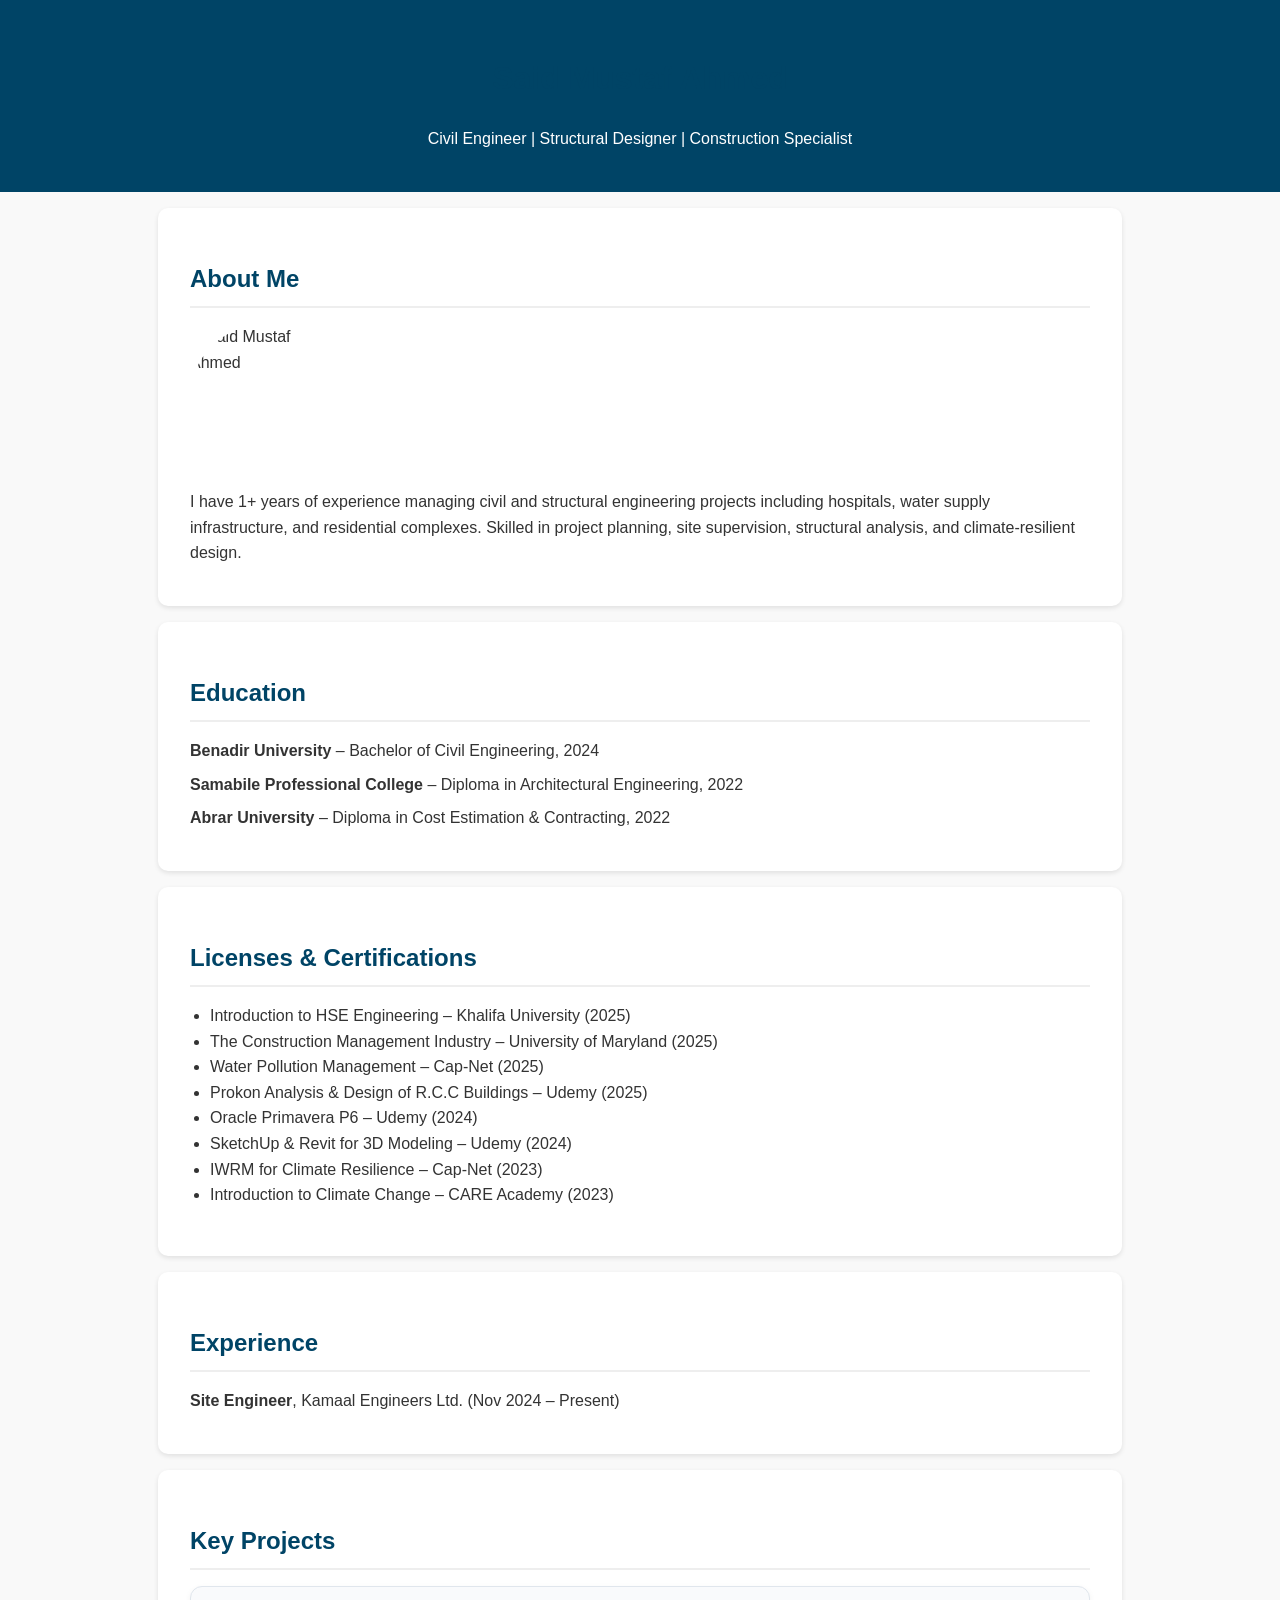
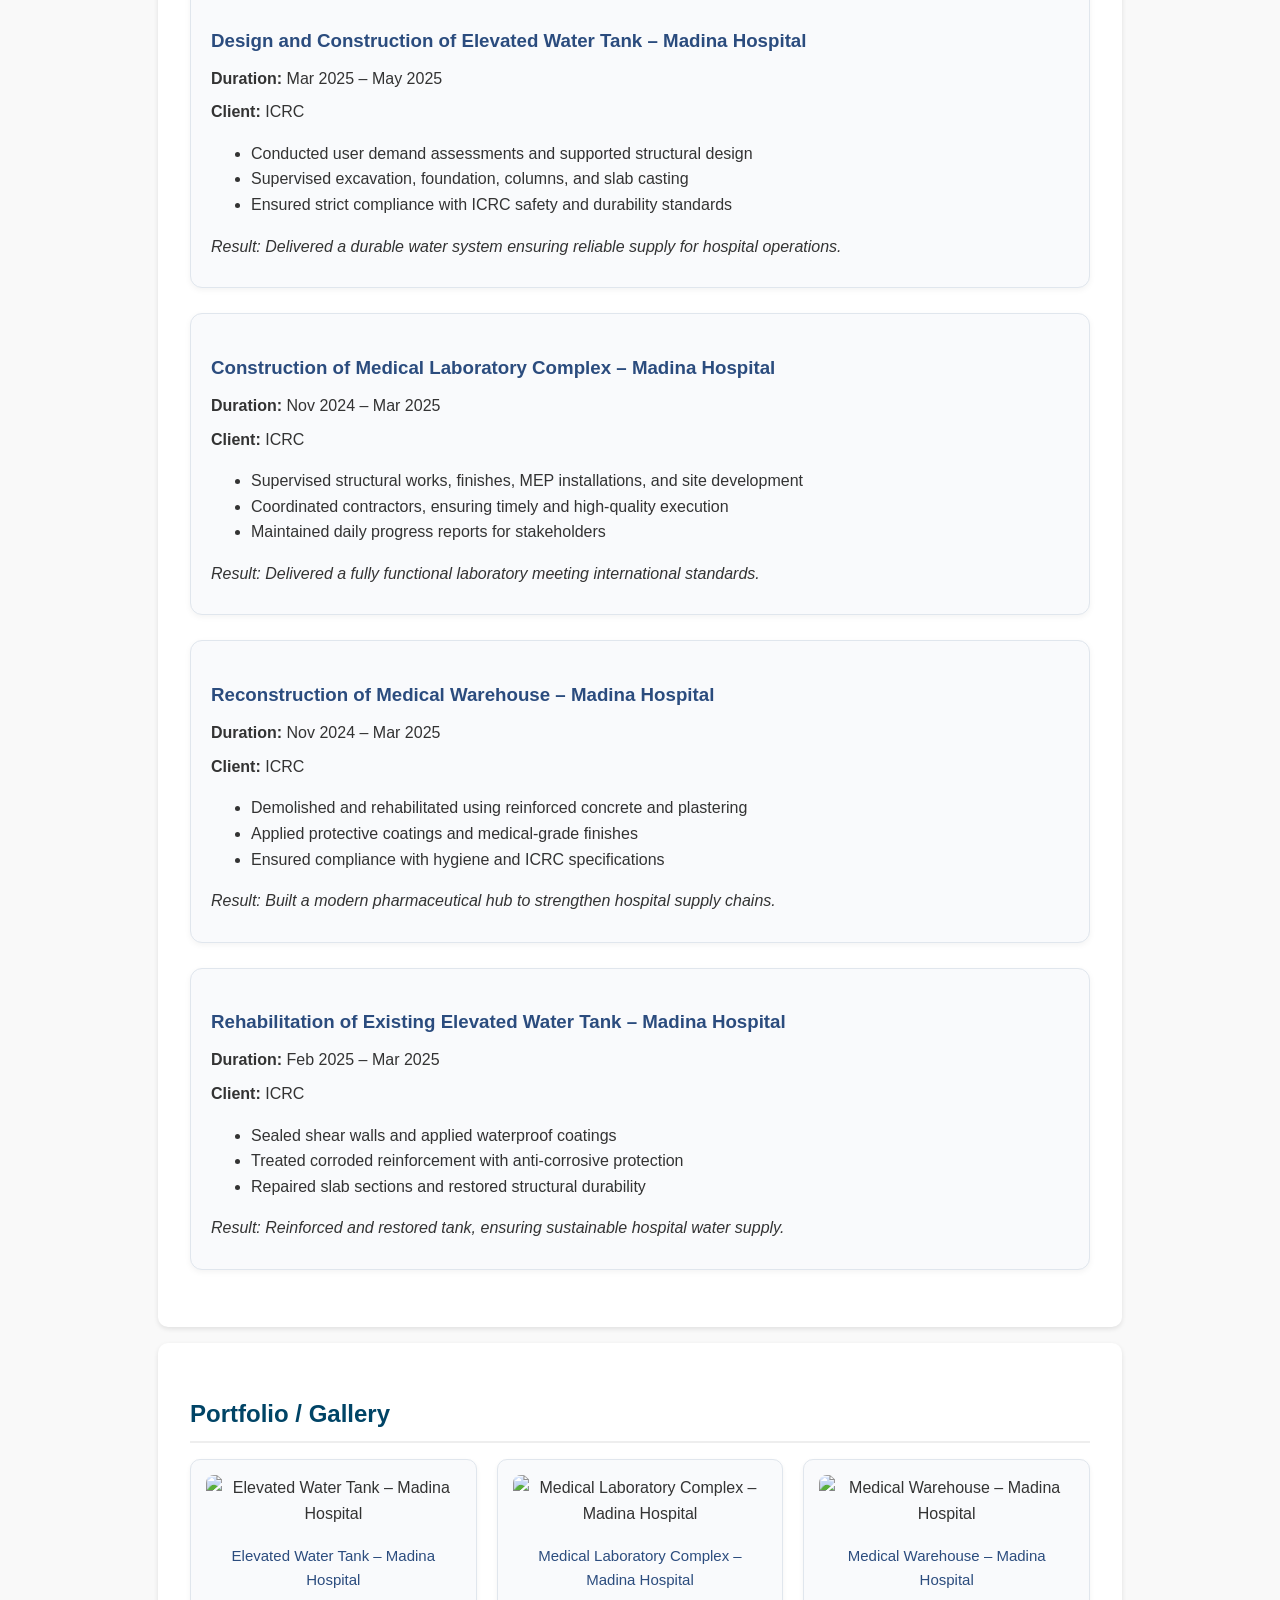
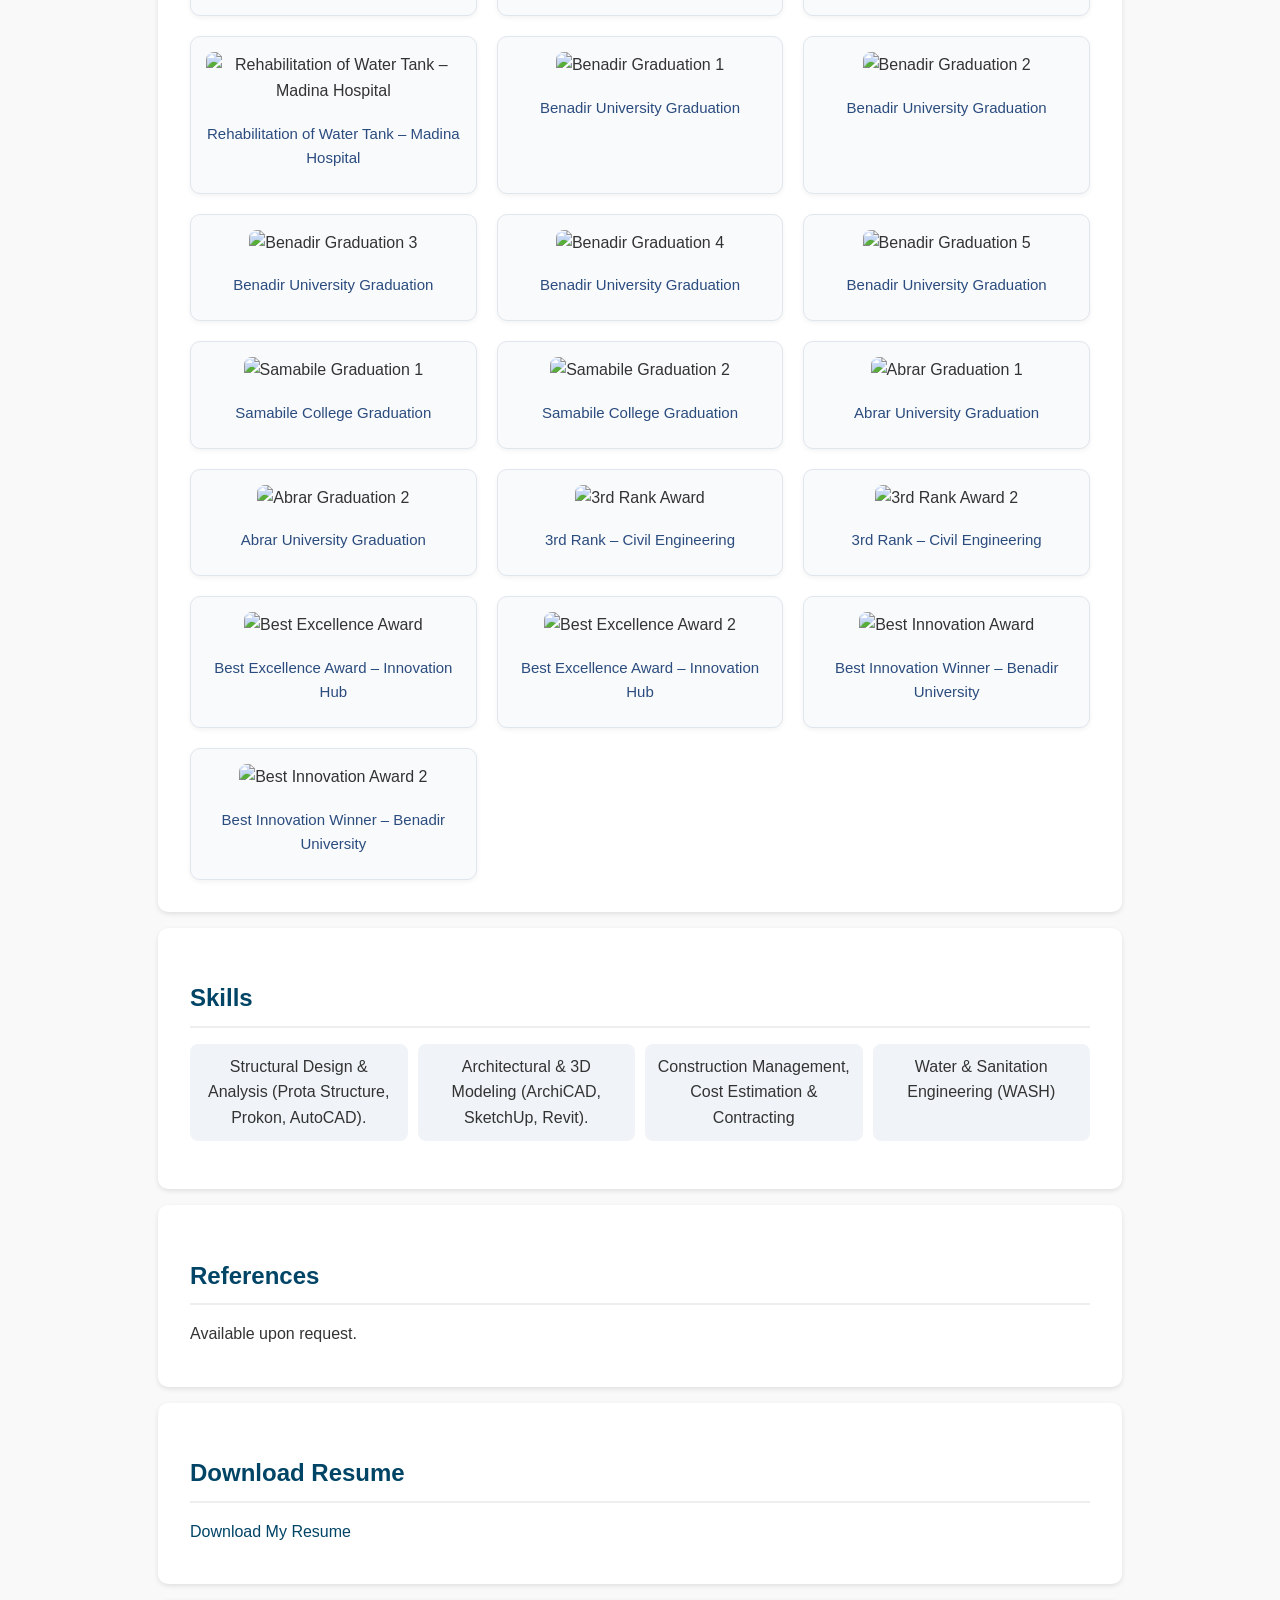
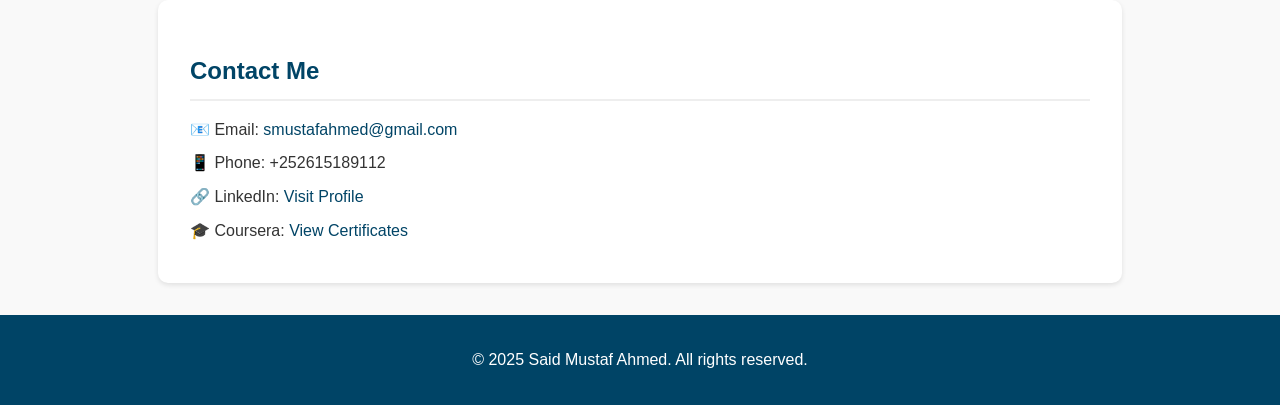
==== index.html @ cac0deac "Fix name and add images Updated index.html to include full name and uploaded all portfolio/gallery i" ====
<!DOCTYPE html>
<html lang="en">
<head>
  <meta charset="UTF-8">
  <meta name="viewport" content="width=device-width, initial-scale=1.0">
  <title>Said Mustaf Ahmed | Civil Engineer Portfolio</title>
  <style>
    body {
      font-family: Arial, sans-serif;
      margin: 0;
      padding: 0;
      line-height: 1.6;
      background-color: #f9f9f9;
      color: #333;
    }
    header {
      background: #004466;
      color: #fff;
      padding: 2rem;
      text-align: center;
    }
    section {
      padding: 2rem;
      margin: 1rem auto;
      max-width: 900px;
      background: #fff;
      border-radius: 10px;
      box-shadow: 0 2px 5px rgba(0,0,0,0.1);
    }
    h1, h2 {
      color: #004466;
    }
    h2 {
      border-bottom: 2px solid #eee;
      padding-bottom: 0.5rem;
      margin-bottom: 1rem;
    }
    h3 {
      color: #2b4c7e;
      margin-bottom: 10px;
    }
    p {
      margin: 0.5rem 0;
    }
    ul {
      padding-left: 20px;
    }
    footer {
      text-align: center;
      padding: 1.5rem;
      background: #004466;
      color: #fff;
      margin-top: 2rem;
    }
    a {
      color: #004466;
      text-decoration: none;
    }
    a:hover {
      text-decoration: underline;
    }

    /* Portfolio Gallery */
    .gallery {
      display: grid;
      grid-template-columns: repeat(auto-fit, minmax(250px, 1fr));
      gap: 20px;
    }
    .project-item {
      text-align: center;
      background: #f9fafc;
      border: 1px solid #e0e6ed;
      border-radius: 10px;
      padding: 15px;
      box-shadow: 0 2px 5px rgba(0,0,0,0.05);
      transition: transform 0.2s ease-in-out;
    }
    .project-item:hover {
      transform: scale(1.02);
    }
    .project-item img {
      width: 100%;
      height: 180px;
      object-fit: cover;
      border-radius: 8px;
      margin-bottom: 10px;
    }
    .project-item p {
      font-size: 15px;
      color: #2b4c7e;
      font-weight: 500;
    }
    /* Projects list */
    .project {
      background: #f9fafc;
      border: 1px solid #e0e6ed;
      border-radius: 12px;
      padding: 20px;
      margin-bottom: 25px;
      box-shadow: 0 2px 6px rgba(0,0,0,0.05);
    }
    .project ul {
      list-style: disc;
      margin-left: 20px;
    }
    /* Profile picture */
    .profile img {
      width: 150px;
      height: 150px;
      border-radius: 50%;
      display: block;
      margin: auto 0 15px;
    }
    /* Skills */
    #skills ul {
      list-style: none;
      padding: 0;
      display: grid;
      grid-template-columns: repeat(auto-fit, minmax(200px, 1fr));
      gap: 10px;
    }
    #skills li {
      background: #f0f4f8;
      padding: 10px;
      border-radius: 8px;
      text-align: center;
    }
  </style>
</head>
<body>

<header>
  <h1>Said Mustaf Ahmed</h1>
  <p>Civil Engineer | Structural Designer | Construction Specialist</p>
</header>

<!-- About Me -->
<section id="about">
  <h2>About Me</h2>
  <div class="profile">
    <img src="images/profile.jpg" alt="Said Mustaf Ahmed">
  </div>
  <p>
    I have 1+ years of experience managing civil and structural engineering projects including hospitals, water supply infrastructure, and residential complexes. 
    Skilled in project planning, site supervision, structural analysis, and climate-resilient design.
  </p>
</section>

<!-- Education -->
<section id="education">
  <h2>Education</h2>
  <p><strong>Benadir University</strong> – Bachelor of Civil Engineering, 2024</p>
  <p><strong>Samabile Professional College</strong> – Diploma in Architectural Engineering, 2022</p>
  <p><strong>Abrar University</strong> – Diploma in Cost Estimation & Contracting, 2022</p>
</section>

<!-- Certifications -->
<section id="certifications">
  <h2>Licenses & Certifications</h2>
  <ul>
    <li>Introduction to HSE Engineering – Khalifa University (2025)</li>
    <li>The Construction Management Industry – University of Maryland (2025)</li>
    <li>Water Pollution Management – Cap-Net (2025)</li>
    <li>Prokon Analysis & Design of R.C.C Buildings – Udemy (2025)</li>
    <li>Oracle Primavera P6 – Udemy (2024)</li>
    <li>SketchUp & Revit for 3D Modeling – Udemy (2024)</li>
    <li>IWRM for Climate Resilience – Cap-Net (2023)</li>
    <li>Introduction to Climate Change – CARE Academy (2023)</li>
  </ul>
</section>

<!-- Experience -->
<section id="experience">
  <h2>Experience</h2>
  <p><strong>Site Engineer</strong>, Kamaal Engineers Ltd. (Nov 2024 – Present)</p>
</section>

<!-- Key Projects -->
<section id="projects">
  <h2>Key Projects</h2>
  
  <div class="project">
    <h3>Design and Construction of Elevated Water Tank – Madina Hospital</h3>
    <p><strong>Duration:</strong> Mar 2025 – May 2025</p>
    <p><strong>Client:</strong> ICRC</p>
    <ul>
      <li>Conducted user demand assessments and supported structural design</li>
      <li>Supervised excavation, foundation, columns, and slab casting</li>
      <li>Ensured strict compliance with ICRC safety and durability standards</li>
    </ul>
    <p><em>Result: Delivered a durable water system ensuring reliable supply for hospital operations.</em></p>
  </div>

  <div class="project">
    <h3>Construction of Medical Laboratory Complex – Madina Hospital</h3>
    <p><strong>Duration:</strong> Nov 2024 – Mar 2025</p>
    <p><strong>Client:</strong> ICRC</p>
    <ul>
      <li>Supervised structural works, finishes, MEP installations, and site development</li>
      <li>Coordinated contractors, ensuring timely and high-quality execution</li>
      <li>Maintained daily progress reports for stakeholders</li>
    </ul>
    <p><em>Result: Delivered a fully functional laboratory meeting international standards.</em></p>
  </div>

  <div class="project">
    <h3>Reconstruction of Medical Warehouse – Madina Hospital</h3>
    <p><strong>Duration:</strong> Nov 2024 – Mar 2025</p>
    <p><strong>Client:</strong> ICRC</p>
    <ul>
      <li>Demolished and rehabilitated using reinforced concrete and plastering</li>
      <li>Applied protective coatings and medical-grade finishes</li>
      <li>Ensured compliance with hygiene and ICRC specifications</li>
    </ul>
    <p><em>Result: Built a modern pharmaceutical hub to strengthen hospital supply chains.</em></p>
  </div>

  <div class="project">
    <h3>Rehabilitation of Existing Elevated Water Tank – Madina Hospital</h3>
    <p><strong>Duration:</strong> Feb 2025 – Mar 2025</p>
    <p><strong>Client:</strong> ICRC</p>
    <ul>
      <li>Sealed shear walls and applied waterproof coatings</li>
      <li>Treated corroded reinforcement with anti-corrosive protection</li>
      <li>Repaired slab sections and restored structural durability</li>
    </ul>
    <p><em>Result: Reinforced and restored tank, ensuring sustainable hospital water supply.</em></p>
  </div>
</section>

<!-- Portfolio / Gallery -->
<section id="portfolio">
  <h2>Portfolio / Gallery</h2>
  <div class="gallery">
    <!-- Projects images -->
    <div class="project-item">
      <img src="images/water-tank.jpg" alt="Elevated Water Tank – Madina Hospital">
      <p>Elevated Water Tank – Madina Hospital</p>
    </div>
    <div class="project-item">
      <img src="images/medical-lab.jpg" alt="Medical Laboratory Complex – Madina Hospital">
      <p>Medical Laboratory Complex – Madina Hospital</p>
    </div>
    <div class="project-item">
      <img src="images/warehouse.jpg" alt="Medical Warehouse – Madina Hospital">
      <p>Medical Warehouse – Madina Hospital</p>
    </div>
    <div class="project-item">
      <img src="images/water-tank-rehab.jpg" alt="Rehabilitation of Water Tank – Madina Hospital">
      <p>Rehabilitation of Water Tank – Madina Hospital</p>
    </div>

    <!-- Education images -->
    <div class="project-item">
      <img src="images/benadir1.jpg" alt="Benadir Graduation 1">
      <p>Benadir University Graduation</p>
    </div>
    <div class="project-item">
      <img src="images/benadir2.jpg" alt="Benadir Graduation 2">
      <p>Benadir University Graduation</p>
    </div>
    <div class="project-item">
      <img src="images/benadir3.jpg" alt="Benadir Graduation 3">
      <p>Benadir University Graduation</p>
    </div>
    <div class="project-item">
      <img src="images/benadir4.jpg" alt="Benadir Graduation 4">
      <p>Benadir University Graduation</p>
    </div>
    <div class="project-item">
      <img src="images/benadir5.jpg" alt="Benadir Graduation 5">
      <p>Benadir University Graduation</p>
    </div>
    <div class="project-item">
      <img src="images/samabile1.jpg" alt="Samabile Graduation 1">
      <p>Samabile College Graduation</p>
    </div>
    <div class="project-item">
      <img src="images/samabile2.jpg" alt="Samabile Graduation 2">
      <p>Samabile College Graduation</p>
    </div>
    <div class="project-item">
      <img src="images/abrar1.jpg" alt="Abrar Graduation 1">
      <p>Abrar University Graduation</p>
    </div>
    <div class="project-item">
      <img src="images/abrar2.jpg" alt="Abrar Graduation 2">
      <p>Abrar University Graduation</p>
    </div>

    <!-- Awards -->
    <div class="project-item">
      <img src="images/award1a.jpg" alt="3rd Rank Award">
      <p>3rd Rank – Civil Engineering</p>
    </div>
    <div class="project-item">
      <img src="images/award1b.jpg" alt="3rd Rank Award 2">
      <p>3rd Rank – Civil Engineering</p>
    </div>
    <div class="project-item">
      <img src="images/award2a.jpg" alt="Best Excellence Award">
      <p>Best Excellence Award – Innovation Hub</p>
    </div>
    <div class="project-item">
      <img src="images/award2b.jpg" alt="Best Excellence Award 2">
      <p>Best Excellence Award – Innovation Hub</p>
    </div>
    <div class="project-item">
      <img src="images/award3a.jpg" alt="Best Innovation Award">
      <p>Best Innovation Winner – Benadir University</p>
    </div>
    <div class="project-item">
      <img src="images/award3b.jpg" alt="Best Innovation Award 2">
      <p>Best Innovation Winner – Benadir University</p>
    </div>
  </div>
</section>

<!-- Skills -->
<section id="skills">
  <h2>Skills</h2>
  <ul>
    <li>Structural Design & Analysis (Prota Structure, Prokon, AutoCAD).</li>
    <li>Architectural & 3D Modeling (ArchiCAD, SketchUp, Revit).</li>
    <li>Construction Management, Cost Estimation & Contracting</li>
    <li>Water & Sanitation Engineering (WASH)</li>
  </ul>
</section>

<!-- References -->
<section id="references">
  <h2>References</h2>
  <p>Available upon request.</p>
</section>

<!-- Resume -->
<section id="resume">
  <h2>Download Resume</h2>
  <p><a href="SaidMustafAhmed_Resume.pdf" target="_blank">Download My Resume</a></p>
</section>

<!-- Contact -->
<section id="contact">
  <h2>Contact Me</h2>
  <p>📧 Email: <a href="mailto:smustafahmed@gmail.com">smustafahmed@gmail.com</a></p>
  <p>📱 Phone: +252615189112</p>
  <p>🔗 LinkedIn: <a href="https://www.linkedin.com/in/said-mustaf-ahmed-91b057261" target="_blank">Visit Profile</a></p>
  <p>🎓 Coursera: <a href="https://www.coursera.org/user/694917381c6d16af2bbca8b3efa19165" target="_blank">View Certificates</a></p>
</section>

<footer>
  <p>© 2025 Said Mustaf Ahmed. All rights reserved.</p>
</footer>

</body>
</html>
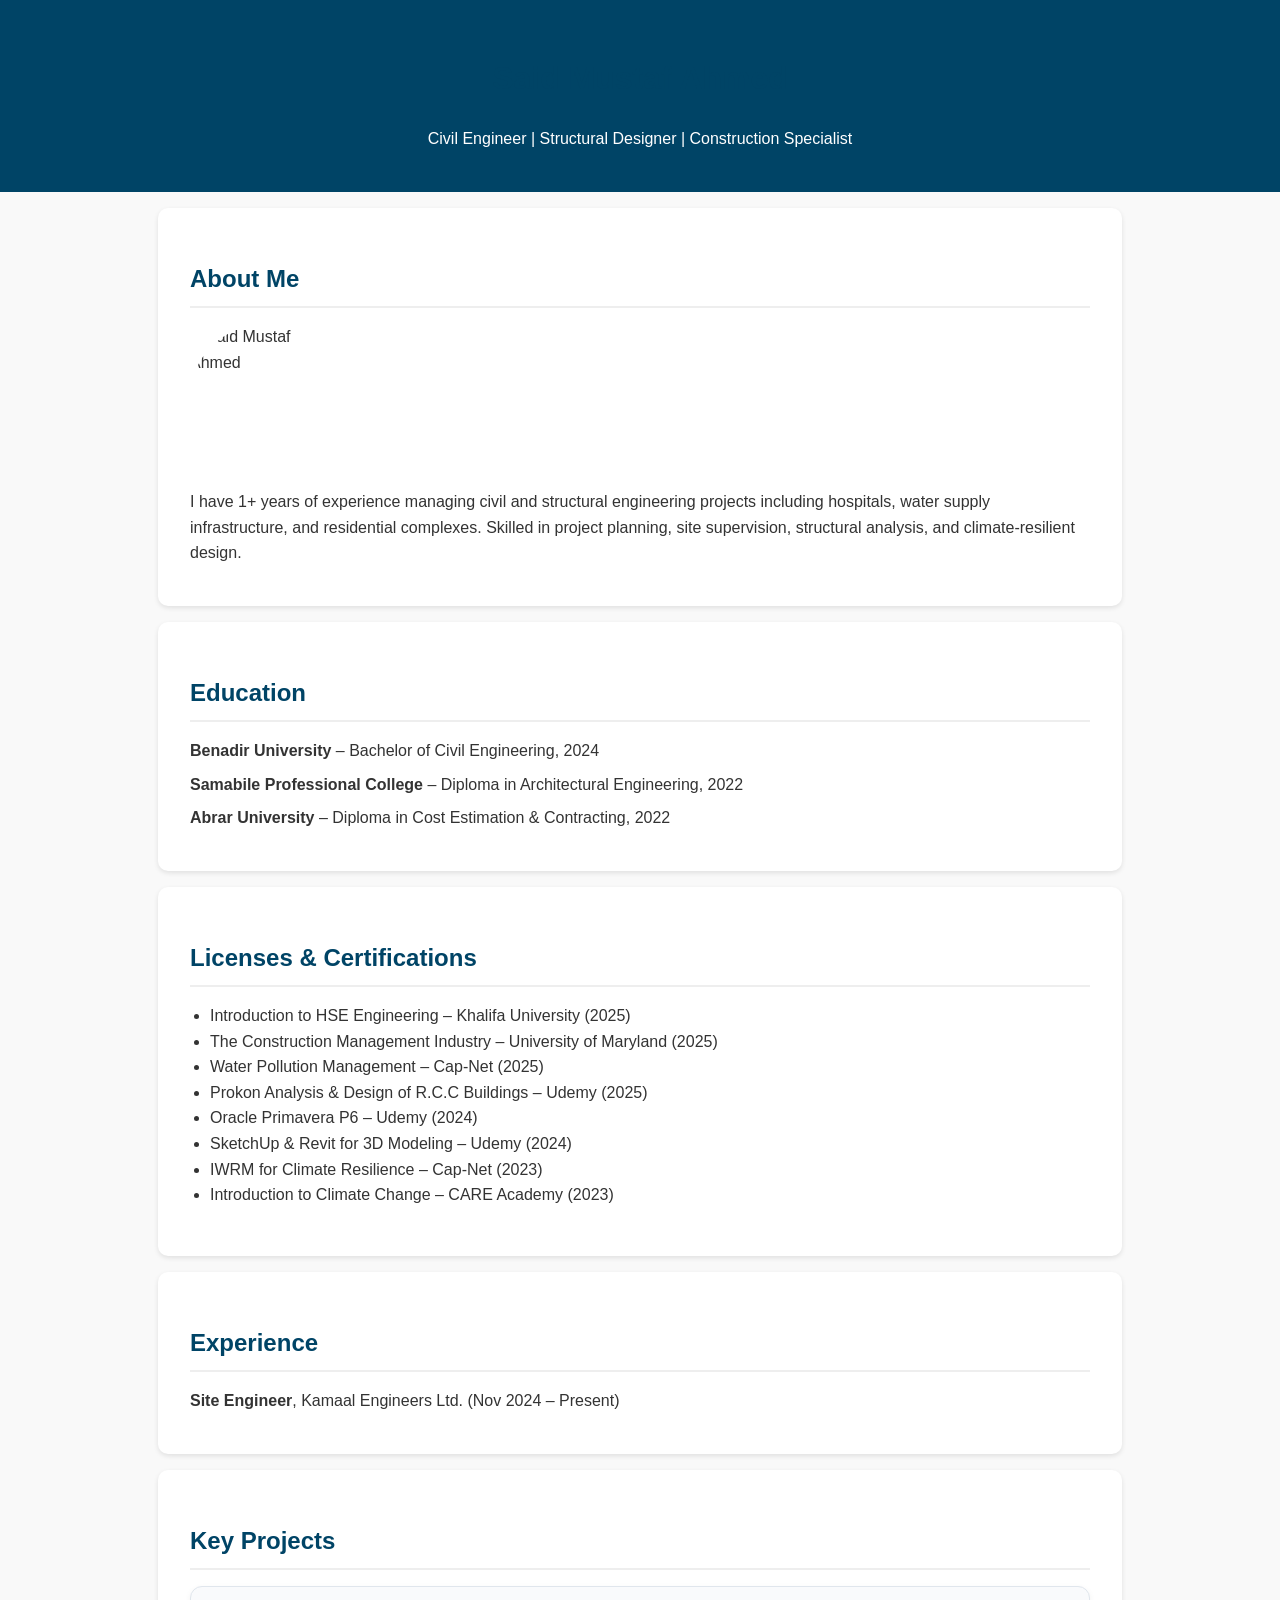
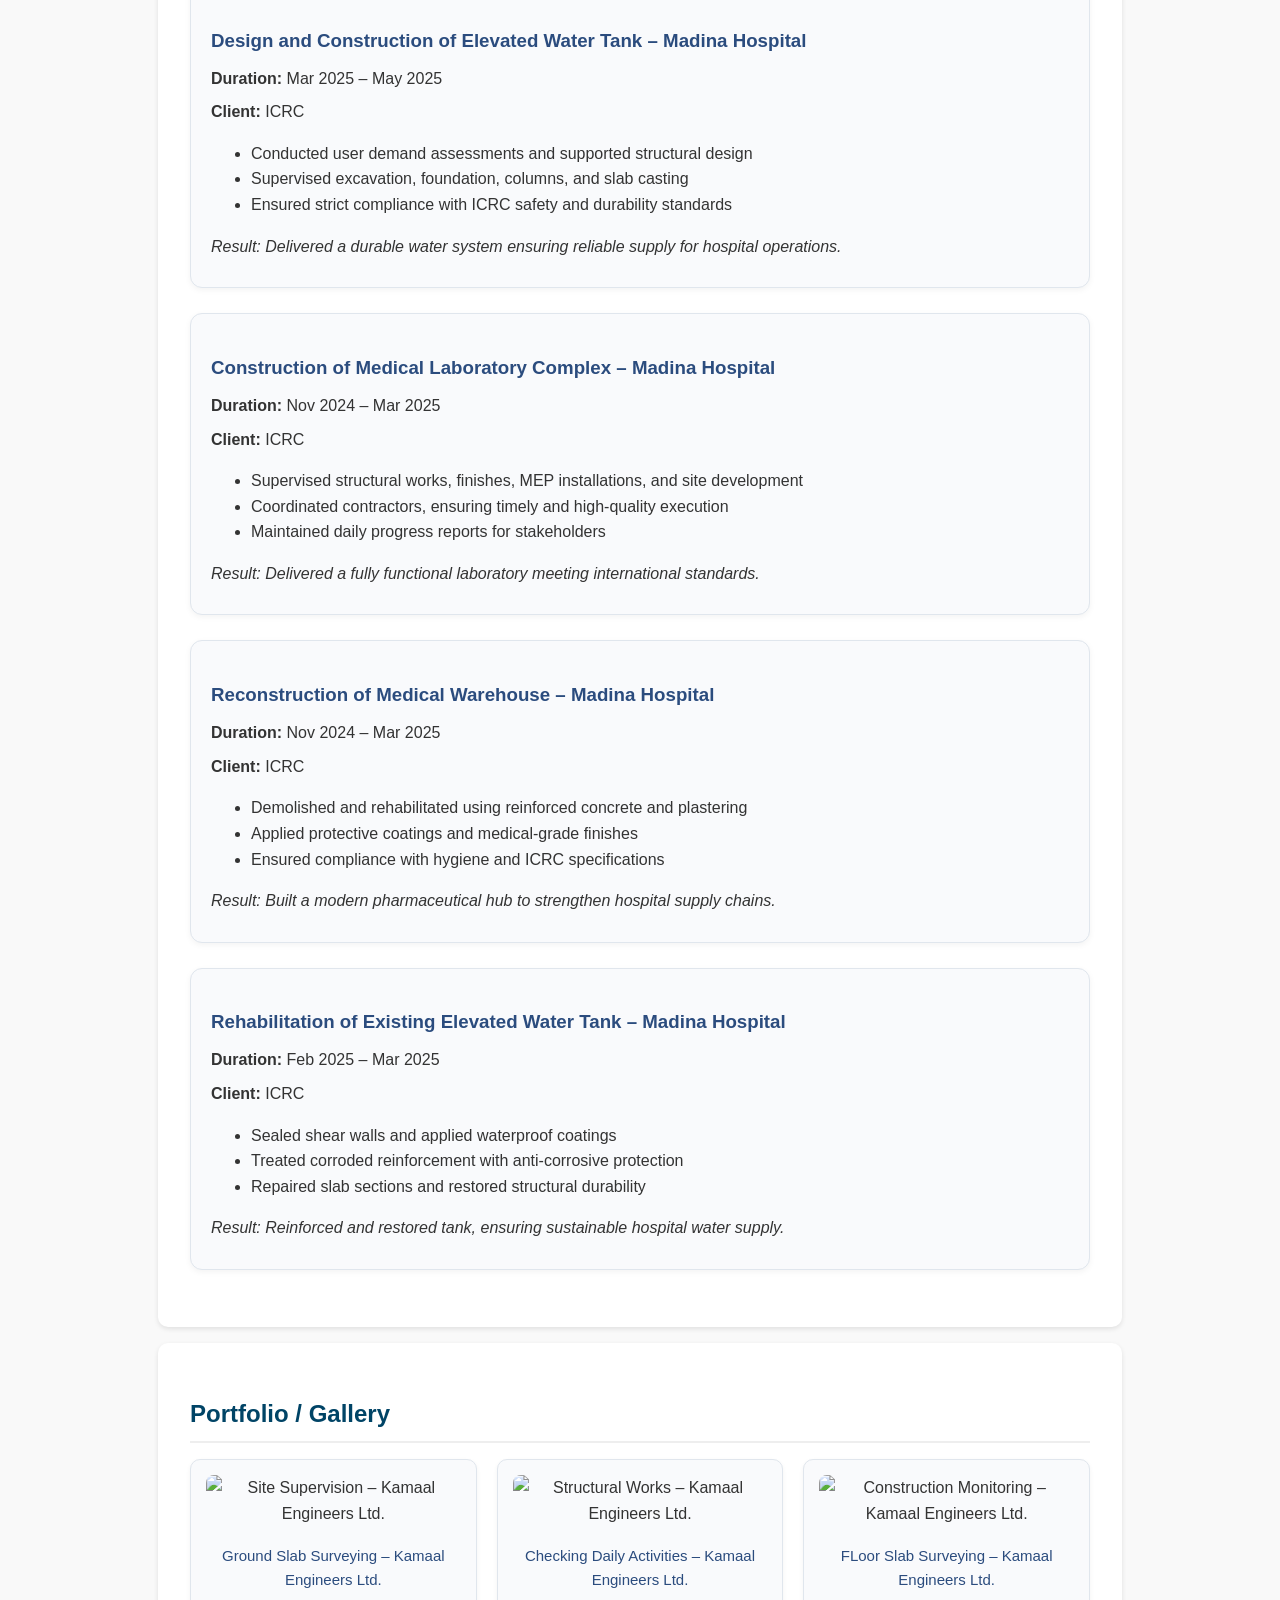
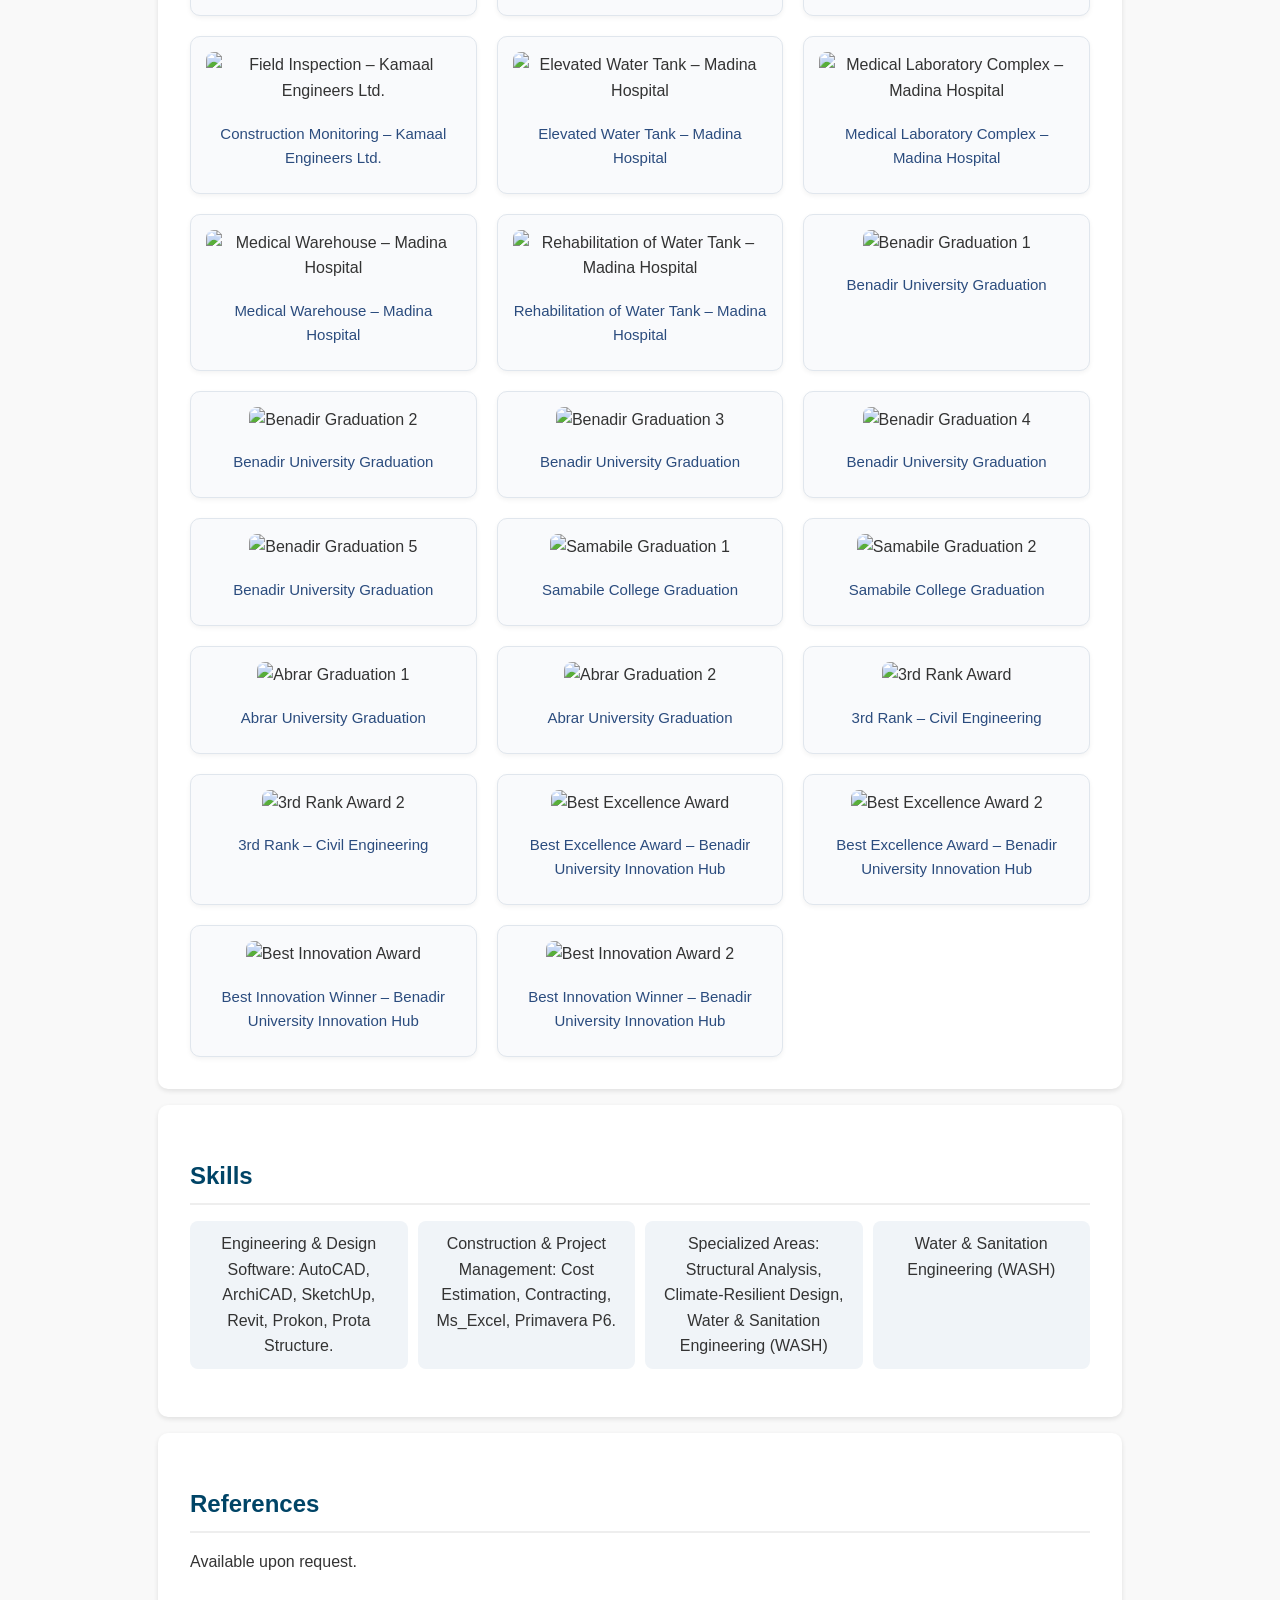
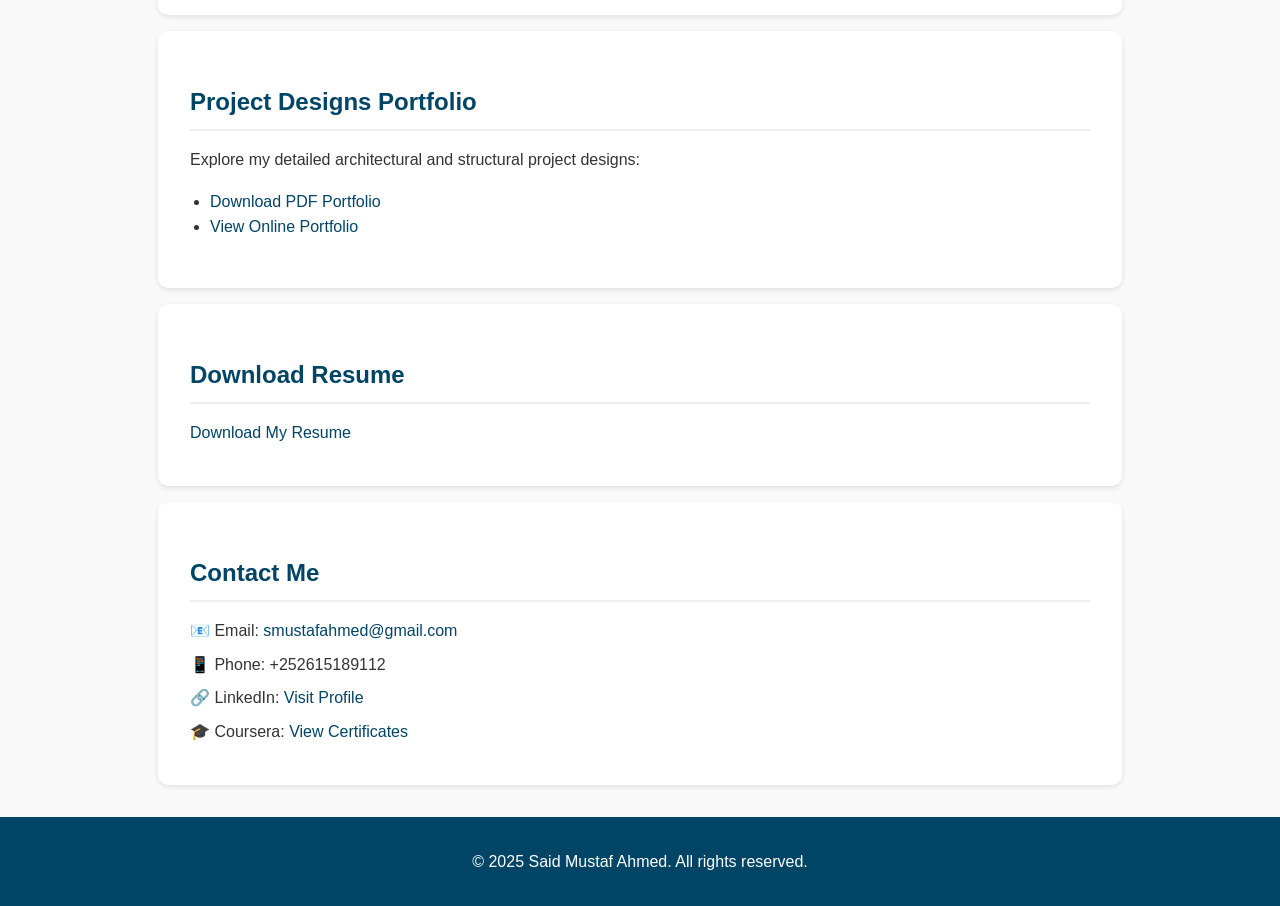
==== commit 3f8e6f14: "Update portfolio images and paths" ====
--- a/index.html
+++ b/index.html
@@ -232,6 +232,25 @@
 <section id="portfolio">
   <h2>Portfolio / Gallery</h2>
   <div class="gallery">
+
+    <!-- Work Experience (Kamaal Engineers Ltd.) -->
+    <div class="project-item">
+      <img src="images/site1.jpg" alt="Site Supervision – Kamaal Engineers Ltd.">
+      <p>Ground Slab Surveying – Kamaal Engineers Ltd.</p>
+    </div>
+    <div class="project-item">
+      <img src="images/site2.jpg" alt="Structural Works – Kamaal Engineers Ltd.">
+      <p>Checking Daily Activities – Kamaal Engineers Ltd.</p>
+    </div>
+    <div class="project-item">
+      <img src="images/site3.jpg" alt="Construction Monitoring – Kamaal Engineers Ltd.">
+      <p>FLoor Slab Surveying – Kamaal Engineers Ltd.</p>
+    </div>
+    <div class="project-item">
+      <img src="images/site4.jpg" alt="Field Inspection – Kamaal Engineers Ltd.">
+      <p>Construction Monitoring – Kamaal Engineers Ltd.</p>
+    </div>
+
     <!-- Projects images -->
     <div class="project-item">
       <img src="images/water-tank.jpg" alt="Elevated Water Tank – Madina Hospital">
@@ -299,30 +318,31 @@
     </div>
     <div class="project-item">
       <img src="images/award2a.jpg" alt="Best Excellence Award">
-      <p>Best Excellence Award – Innovation Hub</p>
+      <p>Best Excellence Award – Benadir University Innovation Hub</p>
     </div>
     <div class="project-item">
       <img src="images/award2b.jpg" alt="Best Excellence Award 2">
-      <p>Best Excellence Award – Innovation Hub</p>
+      <p>Best Excellence Award – Benadir University Innovation Hub</p>
     </div>
     <div class="project-item">
       <img src="images/award3a.jpg" alt="Best Innovation Award">
-      <p>Best Innovation Winner – Benadir University</p>
+      <p>Best Innovation Winner – Benadir University Innovation Hub</p>
     </div>
     <div class="project-item">
       <img src="images/award3b.jpg" alt="Best Innovation Award 2">
-      <p>Best Innovation Winner – Benadir University</p>
-    </div>
-  </div>
-</section>
+      <p>Best Innovation Winner – Benadir University Innovation Hub</p>
+    </div>
+  </div>
+</section>
+
 
 <!-- Skills -->
 <section id="skills">
   <h2>Skills</h2>
   <ul>
-    <li>Structural Design & Analysis (Prota Structure, Prokon, AutoCAD).</li>
-    <li>Architectural & 3D Modeling (ArchiCAD, SketchUp, Revit).</li>
-    <li>Construction Management, Cost Estimation & Contracting</li>
+    <li>Engineering & Design Software: AutoCAD, ArchiCAD, SketchUp, Revit, Prokon, Prota Structure.</li>
+    <li>Construction & Project Management: Cost Estimation, Contracting, Ms_Excel, Primavera P6.</li>
+    <li>Specialized Areas: Structural Analysis, Climate-Resilient Design, Water & Sanitation Engineering (WASH)</li>
     <li>Water & Sanitation Engineering (WASH)</li>
   </ul>
 </section>
@@ -331,6 +351,16 @@
 <section id="references">
   <h2>References</h2>
   <p>Available upon request.</p>
+</section>
+
+<!-- Project Designs Portfolio -->
+<section id="project-designs">
+  <h2>Project Designs Portfolio</h2>
+  <p>Explore my detailed architectural and structural project designs:</p>
+  <ul>
+    <li><a href="SaidMustafAhmed_DesignPortfolio.pdf" target="_blank">Download PDF Portfolio</a></li>
+    <li><a href="https://www.behance.net/saidmustafahmed" target="_blank">View Online Portfolio</a></li>
+  </ul>
 </section>
 
 <!-- Resume -->
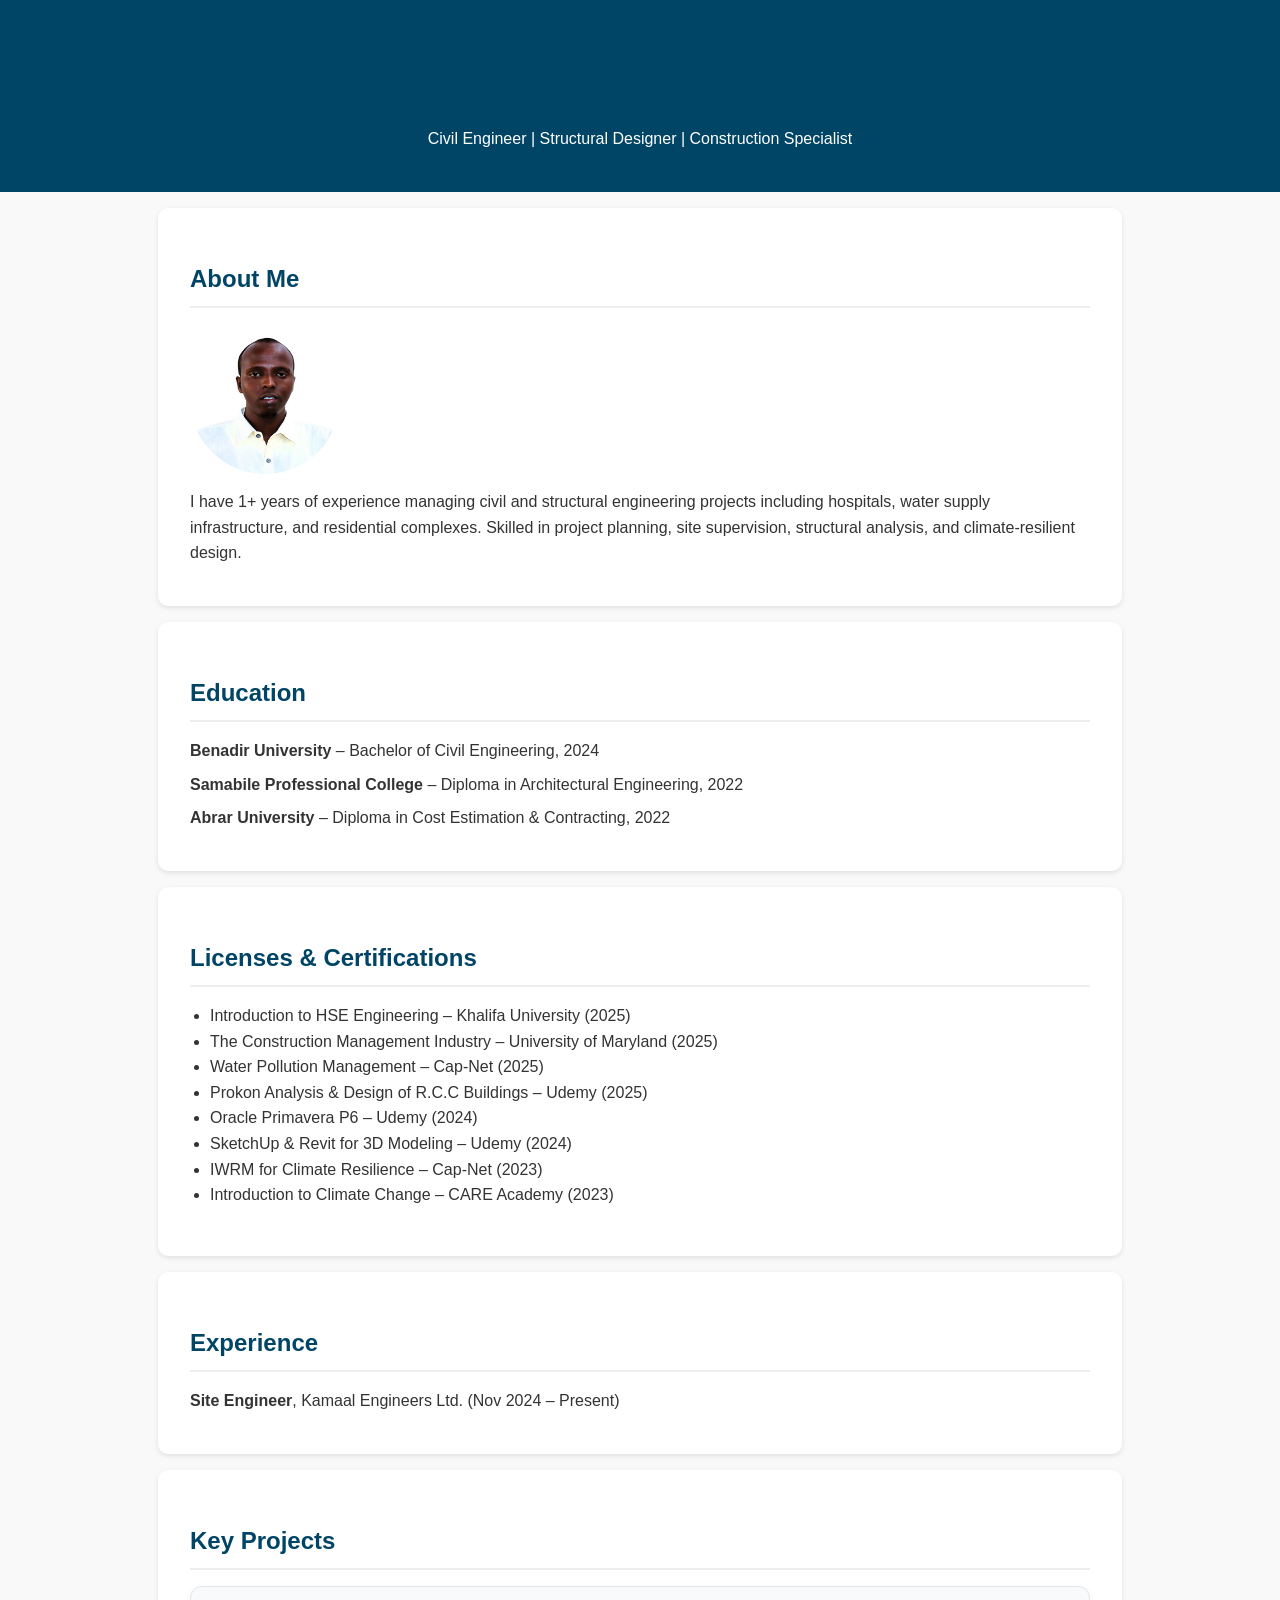
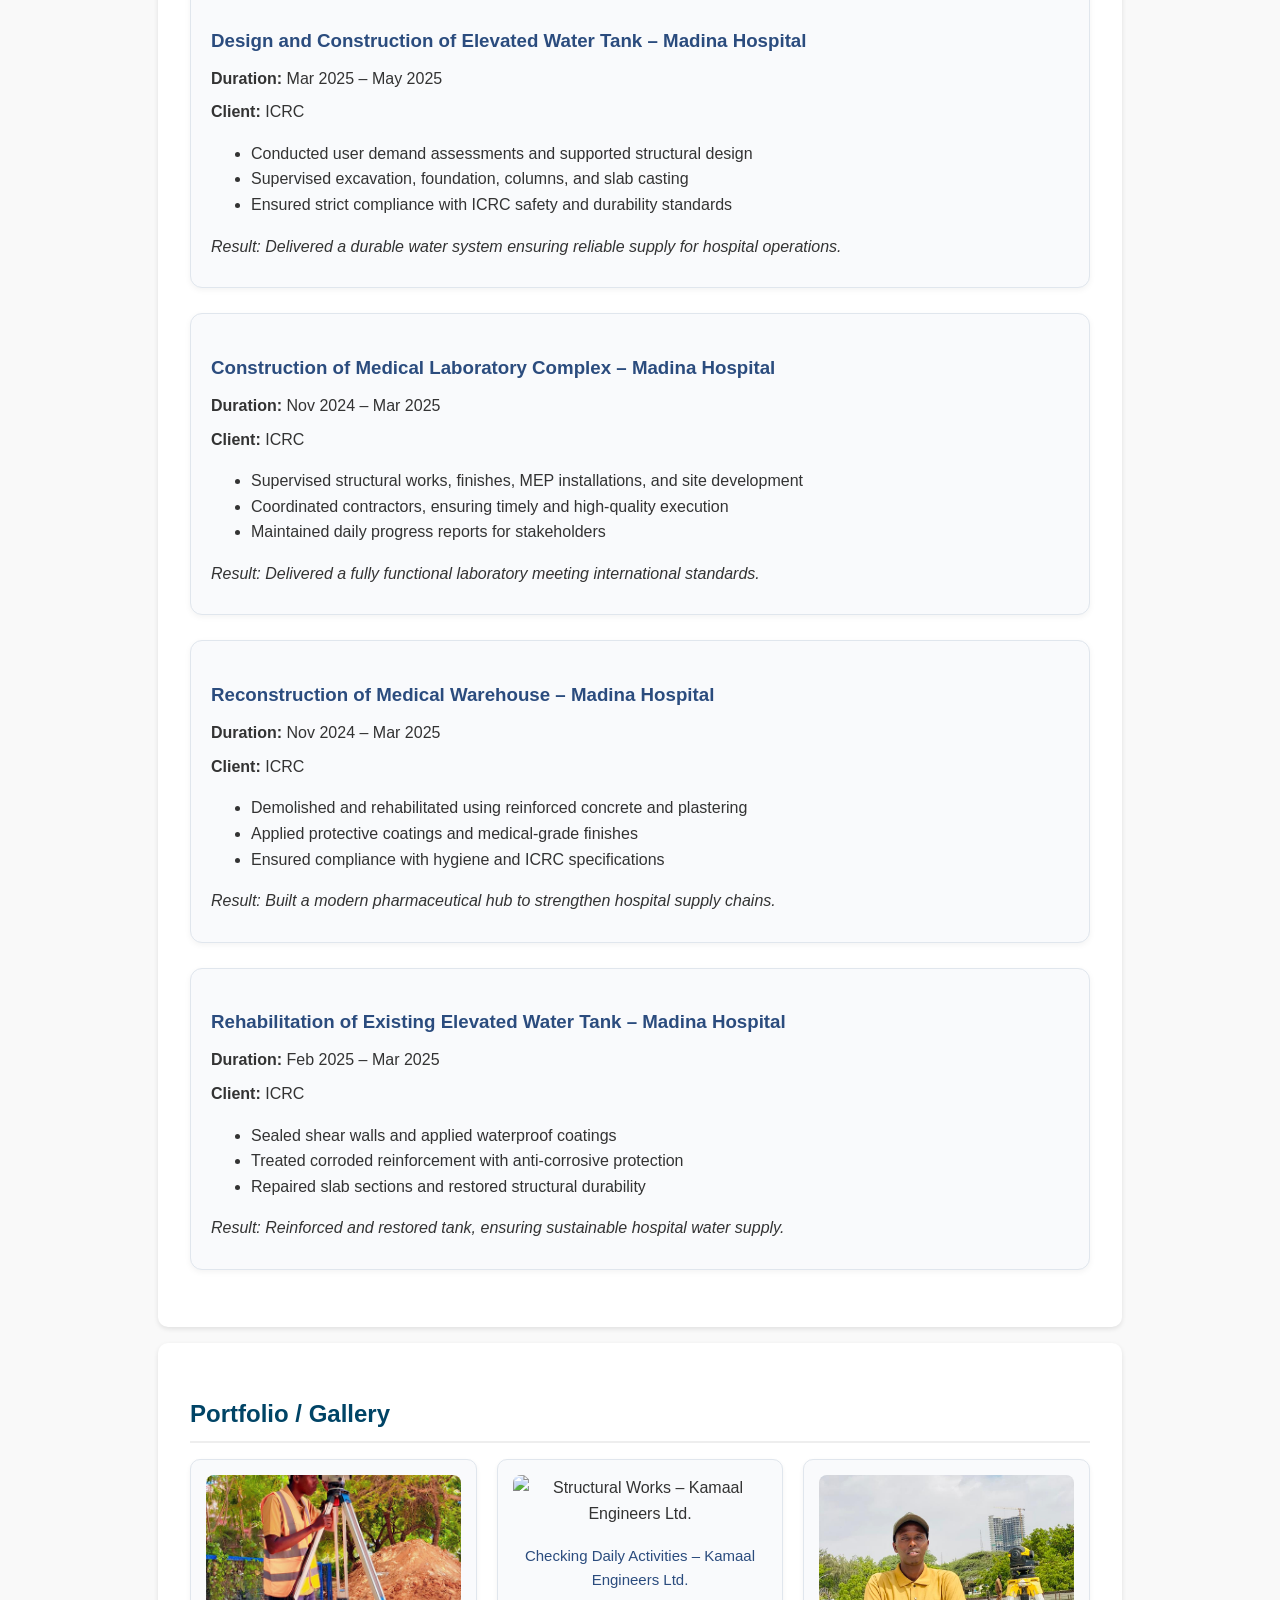
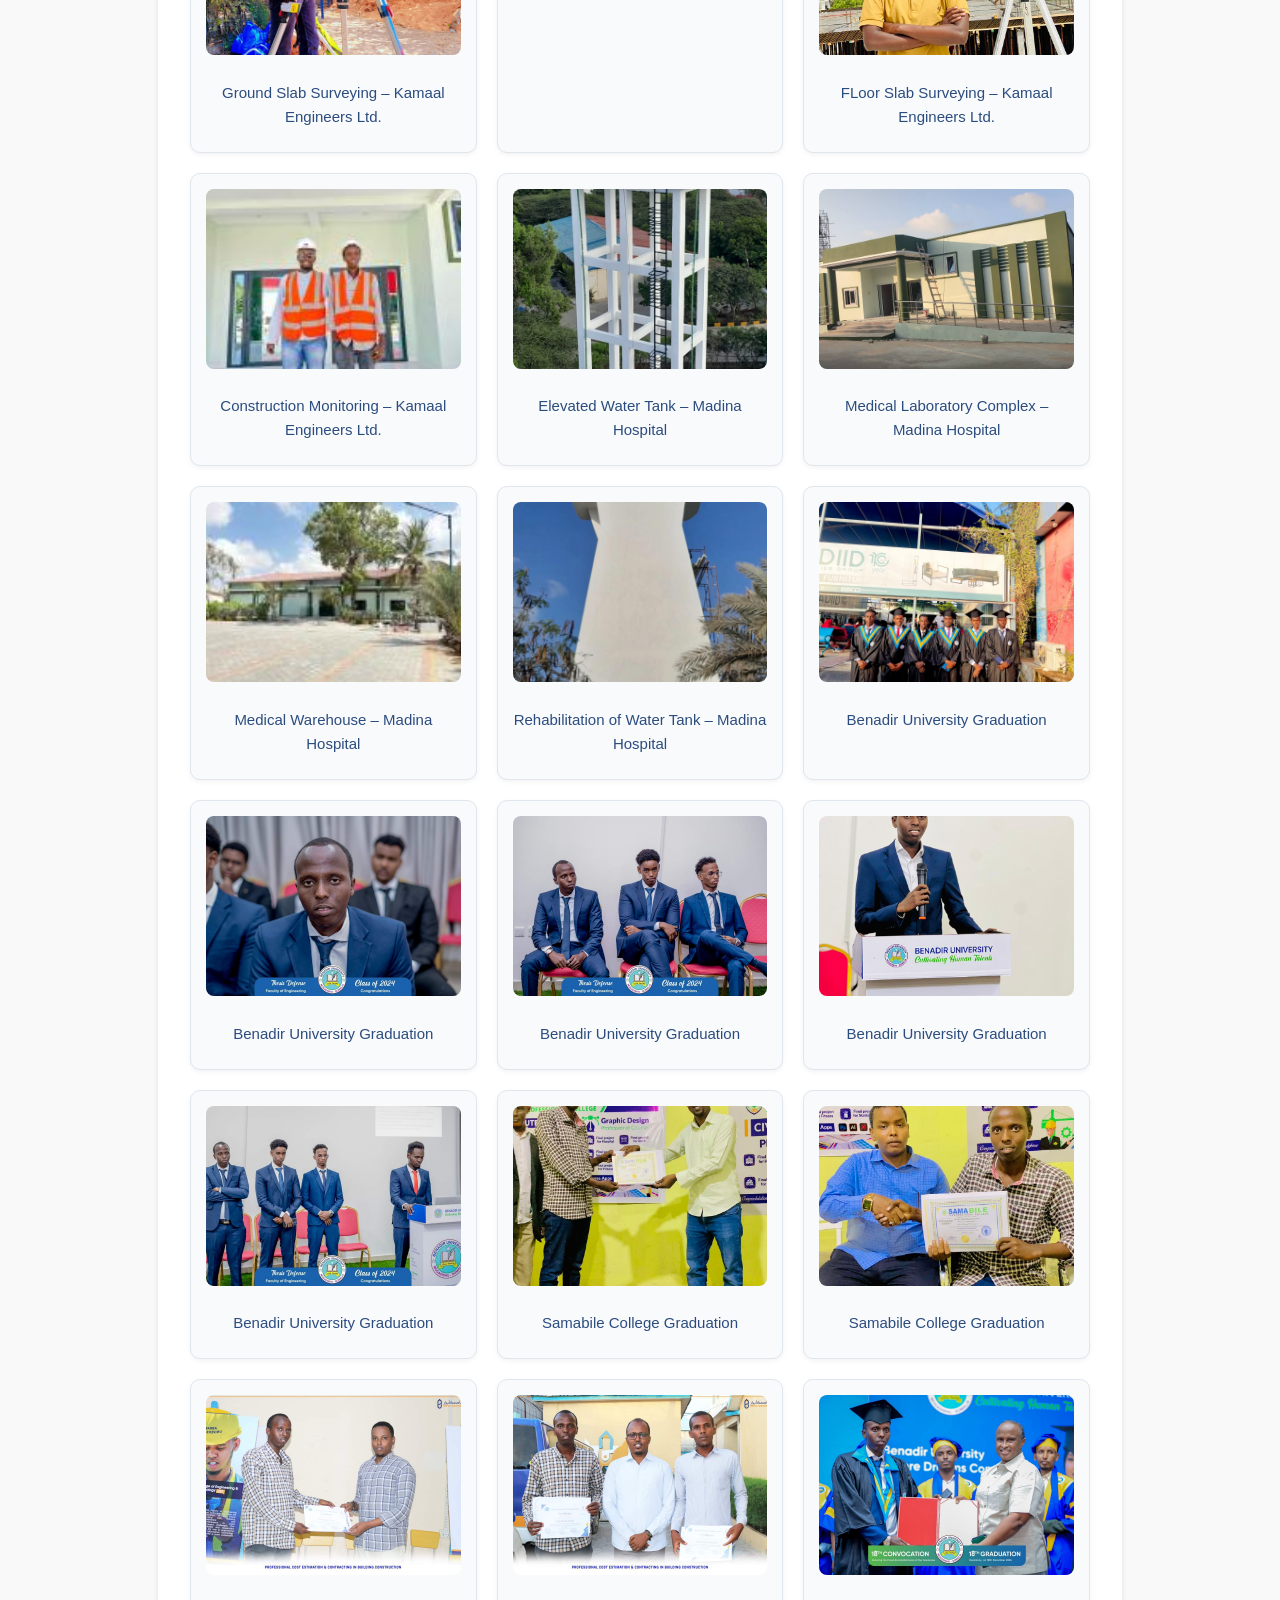
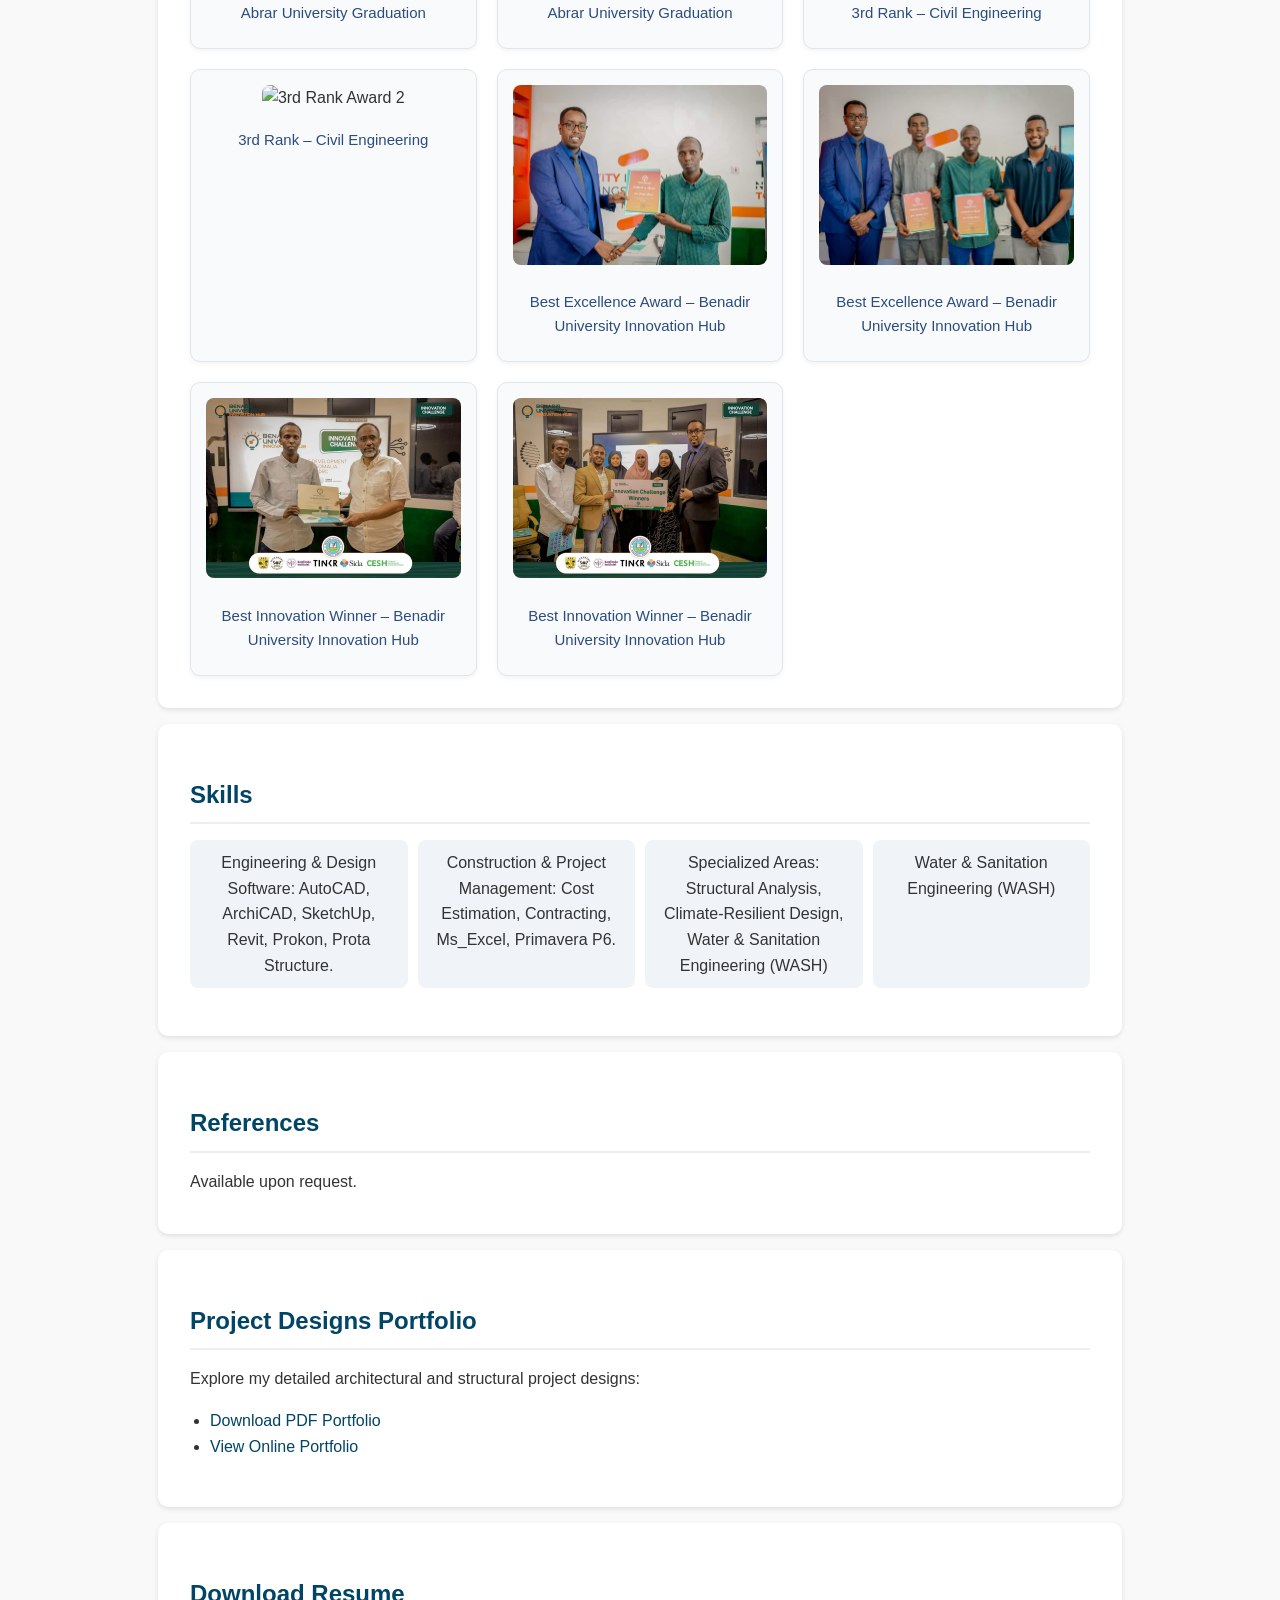
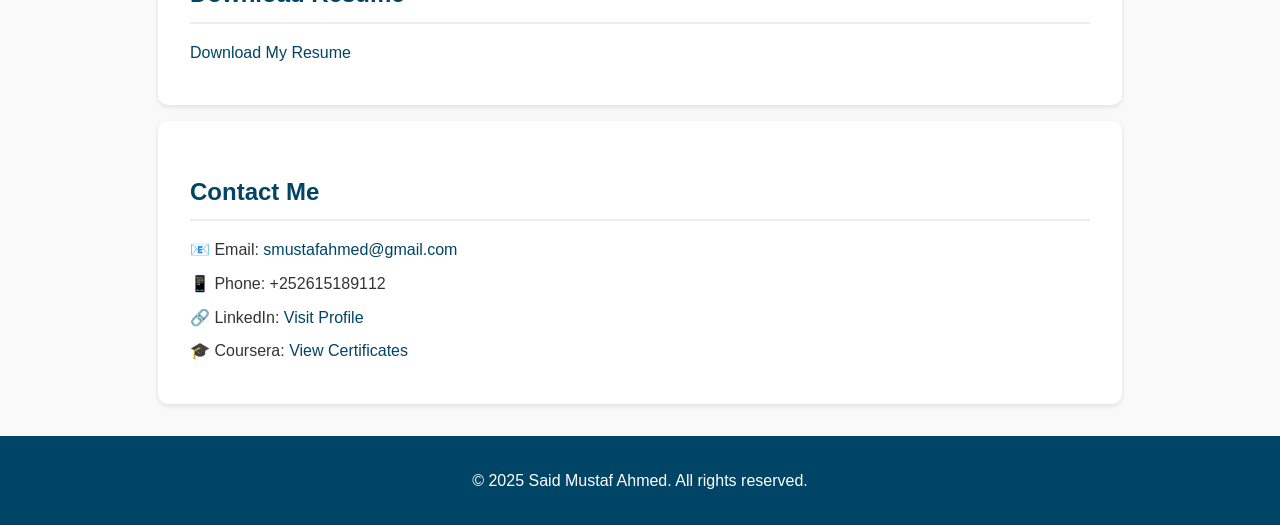
==== commit 70b63260: "Fix image paths to root" ====
--- a/index.html
+++ b/index.html
@@ -138,7 +138,7 @@
 <section id="about">
   <h2>About Me</h2>
   <div class="profile">
-    <img src="images/profile.jpg" alt="Said Mustaf Ahmed">
+    <img src="profile.jpg" alt="Said Mustaf Ahmed">
   </div>
   <p>
     I have 1+ years of experience managing civil and structural engineering projects including hospitals, water supply infrastructure, and residential complexes. 
@@ -235,7 +235,7 @@
 
     <!-- Work Experience (Kamaal Engineers Ltd.) -->
     <div class="project-item">
-      <img src="images/site1.jpg" alt="Site Supervision – Kamaal Engineers Ltd.">
+      <img src="site1.jpg" alt="Site Supervision – Kamaal Engineers Ltd.">
       <p>Ground Slab Surveying – Kamaal Engineers Ltd.</p>
     </div>
     <div class="project-item">
@@ -243,93 +243,93 @@
       <p>Checking Daily Activities – Kamaal Engineers Ltd.</p>
     </div>
     <div class="project-item">
-      <img src="images/site3.jpg" alt="Construction Monitoring – Kamaal Engineers Ltd.">
+      <img src="site3.jpg" alt="Construction Monitoring – Kamaal Engineers Ltd.">
       <p>FLoor Slab Surveying – Kamaal Engineers Ltd.</p>
     </div>
     <div class="project-item">
-      <img src="images/site4.jpg" alt="Field Inspection – Kamaal Engineers Ltd.">
+      <img src="site4.jpg" alt="Field Inspection – Kamaal Engineers Ltd.">
       <p>Construction Monitoring – Kamaal Engineers Ltd.</p>
     </div>
 
     <!-- Projects images -->
     <div class="project-item">
-      <img src="images/water-tank.jpg" alt="Elevated Water Tank – Madina Hospital">
+      <img src="water-tank.jpg" alt="Elevated Water Tank – Madina Hospital">
       <p>Elevated Water Tank – Madina Hospital</p>
     </div>
     <div class="project-item">
-      <img src="images/medical-lab.jpg" alt="Medical Laboratory Complex – Madina Hospital">
+      <img src="medical-lab.jpg" alt="Medical Laboratory Complex – Madina Hospital">
       <p>Medical Laboratory Complex – Madina Hospital</p>
     </div>
     <div class="project-item">
-      <img src="images/warehouse.jpg" alt="Medical Warehouse – Madina Hospital">
+      <img src="warehouse.jpg" alt="Medical Warehouse – Madina Hospital">
       <p>Medical Warehouse – Madina Hospital</p>
     </div>
     <div class="project-item">
-      <img src="images/water-tank-rehab.jpg" alt="Rehabilitation of Water Tank – Madina Hospital">
+      <img src="water-tank-rehab.jpg" alt="Rehabilitation of Water Tank – Madina Hospital">
       <p>Rehabilitation of Water Tank – Madina Hospital</p>
     </div>
 
     <!-- Education images -->
     <div class="project-item">
-      <img src="images/benadir1.jpg" alt="Benadir Graduation 1">
-      <p>Benadir University Graduation</p>
-    </div>
-    <div class="project-item">
-      <img src="images/benadir2.jpg" alt="Benadir Graduation 2">
-      <p>Benadir University Graduation</p>
-    </div>
-    <div class="project-item">
-      <img src="images/benadir3.jpg" alt="Benadir Graduation 3">
-      <p>Benadir University Graduation</p>
-    </div>
-    <div class="project-item">
-      <img src="images/benadir4.jpg" alt="Benadir Graduation 4">
-      <p>Benadir University Graduation</p>
-    </div>
-    <div class="project-item">
-      <img src="images/benadir5.jpg" alt="Benadir Graduation 5">
-      <p>Benadir University Graduation</p>
-    </div>
-    <div class="project-item">
-      <img src="images/samabile1.jpg" alt="Samabile Graduation 1">
+      <img src="benadir1.jpg" alt="Benadir Graduation 1">
+      <p>Benadir University Graduation</p>
+    </div>
+    <div class="project-item">
+      <img src="benadir2.jpg" alt="Benadir Graduation 2">
+      <p>Benadir University Graduation</p>
+    </div>
+    <div class="project-item">
+      <img src="benadir3.jpg" alt="Benadir Graduation 3">
+      <p>Benadir University Graduation</p>
+    </div>
+    <div class="project-item">
+      <img src="benadir4.jpg" alt="Benadir Graduation 4">
+      <p>Benadir University Graduation</p>
+    </div>
+    <div class="project-item">
+      <img src="benadir5.jpg" alt="Benadir Graduation 5">
+      <p>Benadir University Graduation</p>
+    </div>
+    <div class="project-item">
+      <img src="samabile1.jpg" alt="Samabile Graduation 1">
       <p>Samabile College Graduation</p>
     </div>
     <div class="project-item">
-      <img src="images/samabile2.jpg" alt="Samabile Graduation 2">
+      <img src="samabile2.jpg" alt="Samabile Graduation 2">
       <p>Samabile College Graduation</p>
     </div>
     <div class="project-item">
-      <img src="images/abrar1.jpg" alt="Abrar Graduation 1">
+      <img src="abrar1.jpg" alt="Abrar Graduation 1">
       <p>Abrar University Graduation</p>
     </div>
     <div class="project-item">
-      <img src="images/abrar2.jpg" alt="Abrar Graduation 2">
+      <img src="abrar2.jpg" alt="Abrar Graduation 2">
       <p>Abrar University Graduation</p>
     </div>
 
     <!-- Awards -->
     <div class="project-item">
-      <img src="images/award1a.jpg" alt="3rd Rank Award">
+      <img src="award1a.jpg" alt="3rd Rank Award">
       <p>3rd Rank – Civil Engineering</p>
     </div>
     <div class="project-item">
-      <img src="images/award1b.jpg" alt="3rd Rank Award 2">
+      <img src="award1b.jpg" alt="3rd Rank Award 2">
       <p>3rd Rank – Civil Engineering</p>
     </div>
     <div class="project-item">
-      <img src="images/award2a.jpg" alt="Best Excellence Award">
+      <img src="award2a.jpg" alt="Best Excellence Award">
       <p>Best Excellence Award – Benadir University Innovation Hub</p>
     </div>
     <div class="project-item">
-      <img src="images/award2b.jpg" alt="Best Excellence Award 2">
+      <img src="award2b.jpg" alt="Best Excellence Award 2">
       <p>Best Excellence Award – Benadir University Innovation Hub</p>
     </div>
     <div class="project-item">
-      <img src="images/award3a.jpg" alt="Best Innovation Award">
+      <img src="award3a.jpg" alt="Best Innovation Award">
       <p>Best Innovation Winner – Benadir University Innovation Hub</p>
     </div>
     <div class="project-item">
-      <img src="images/award3b.jpg" alt="Best Innovation Award 2">
+      <img src="award3b.jpg" alt="Best Innovation Award 2">
       <p>Best Innovation Winner – Benadir University Innovation Hub</p>
     </div>
   </div>
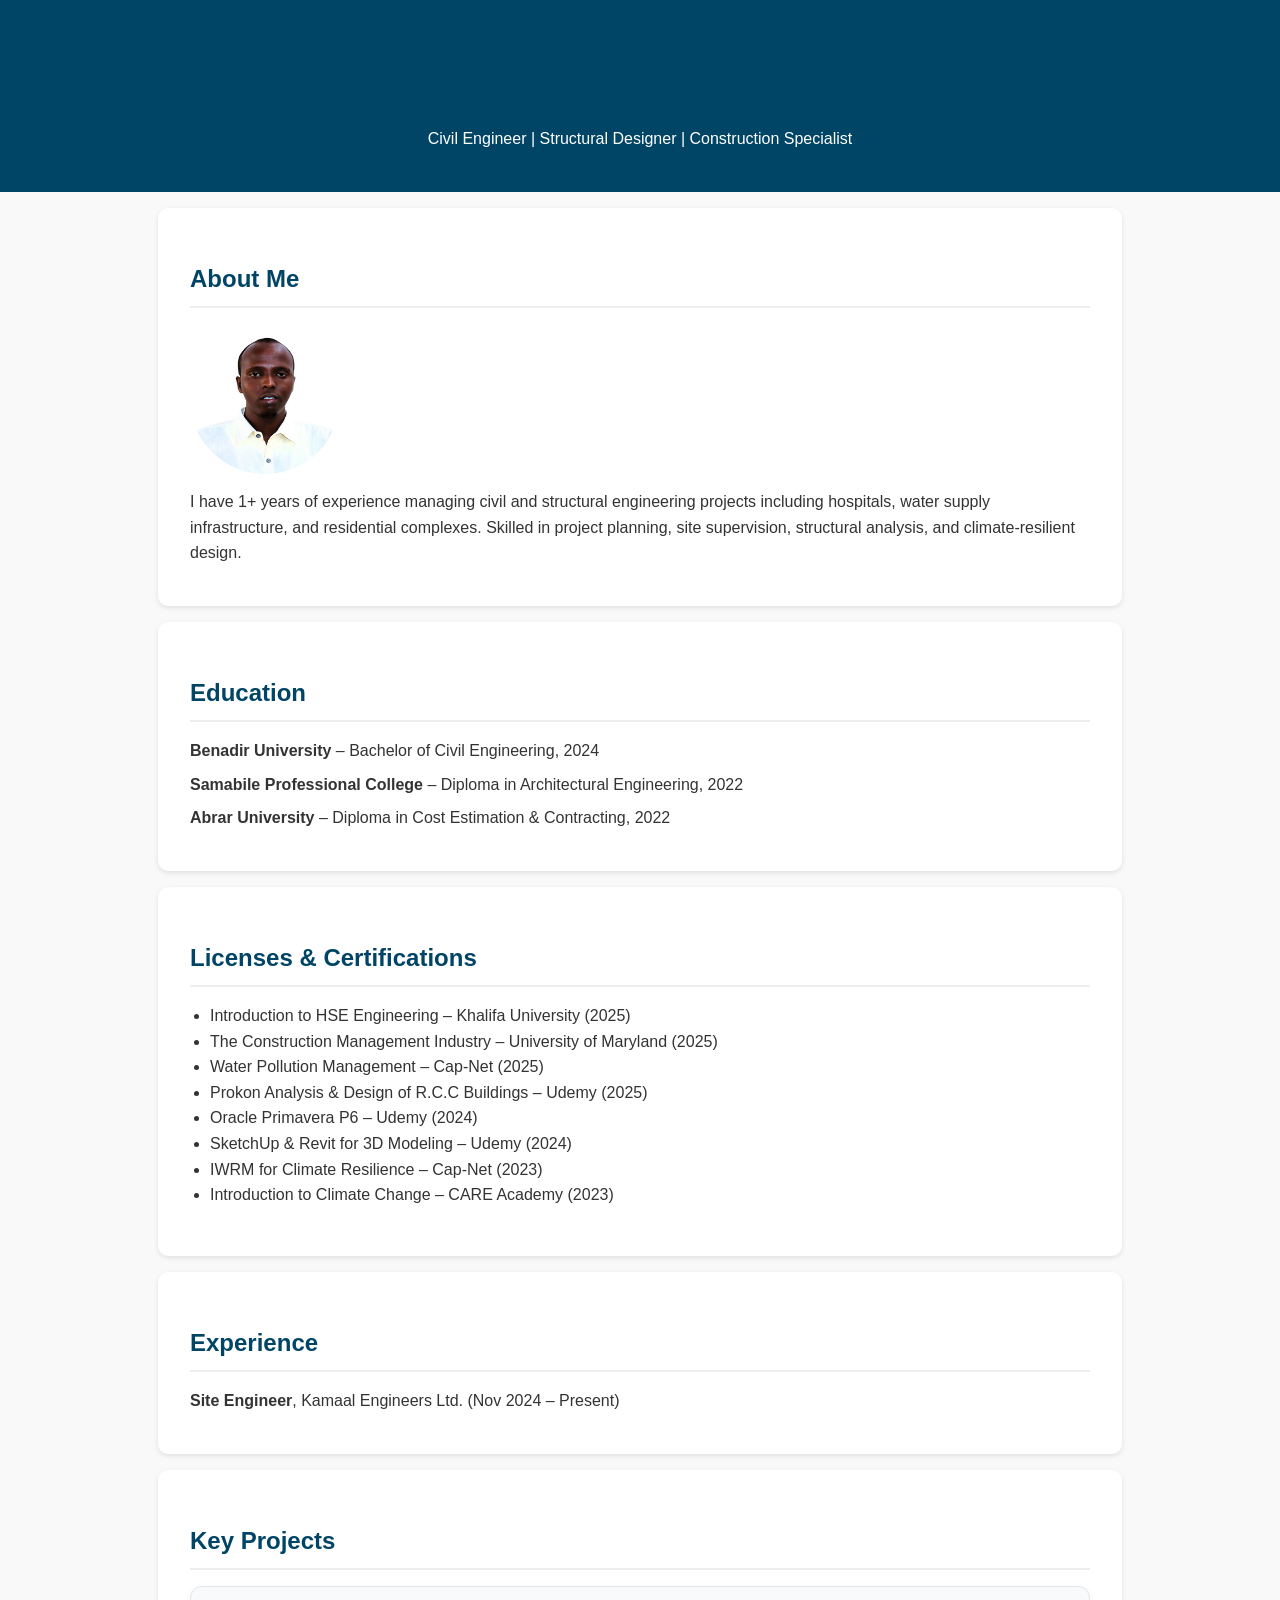
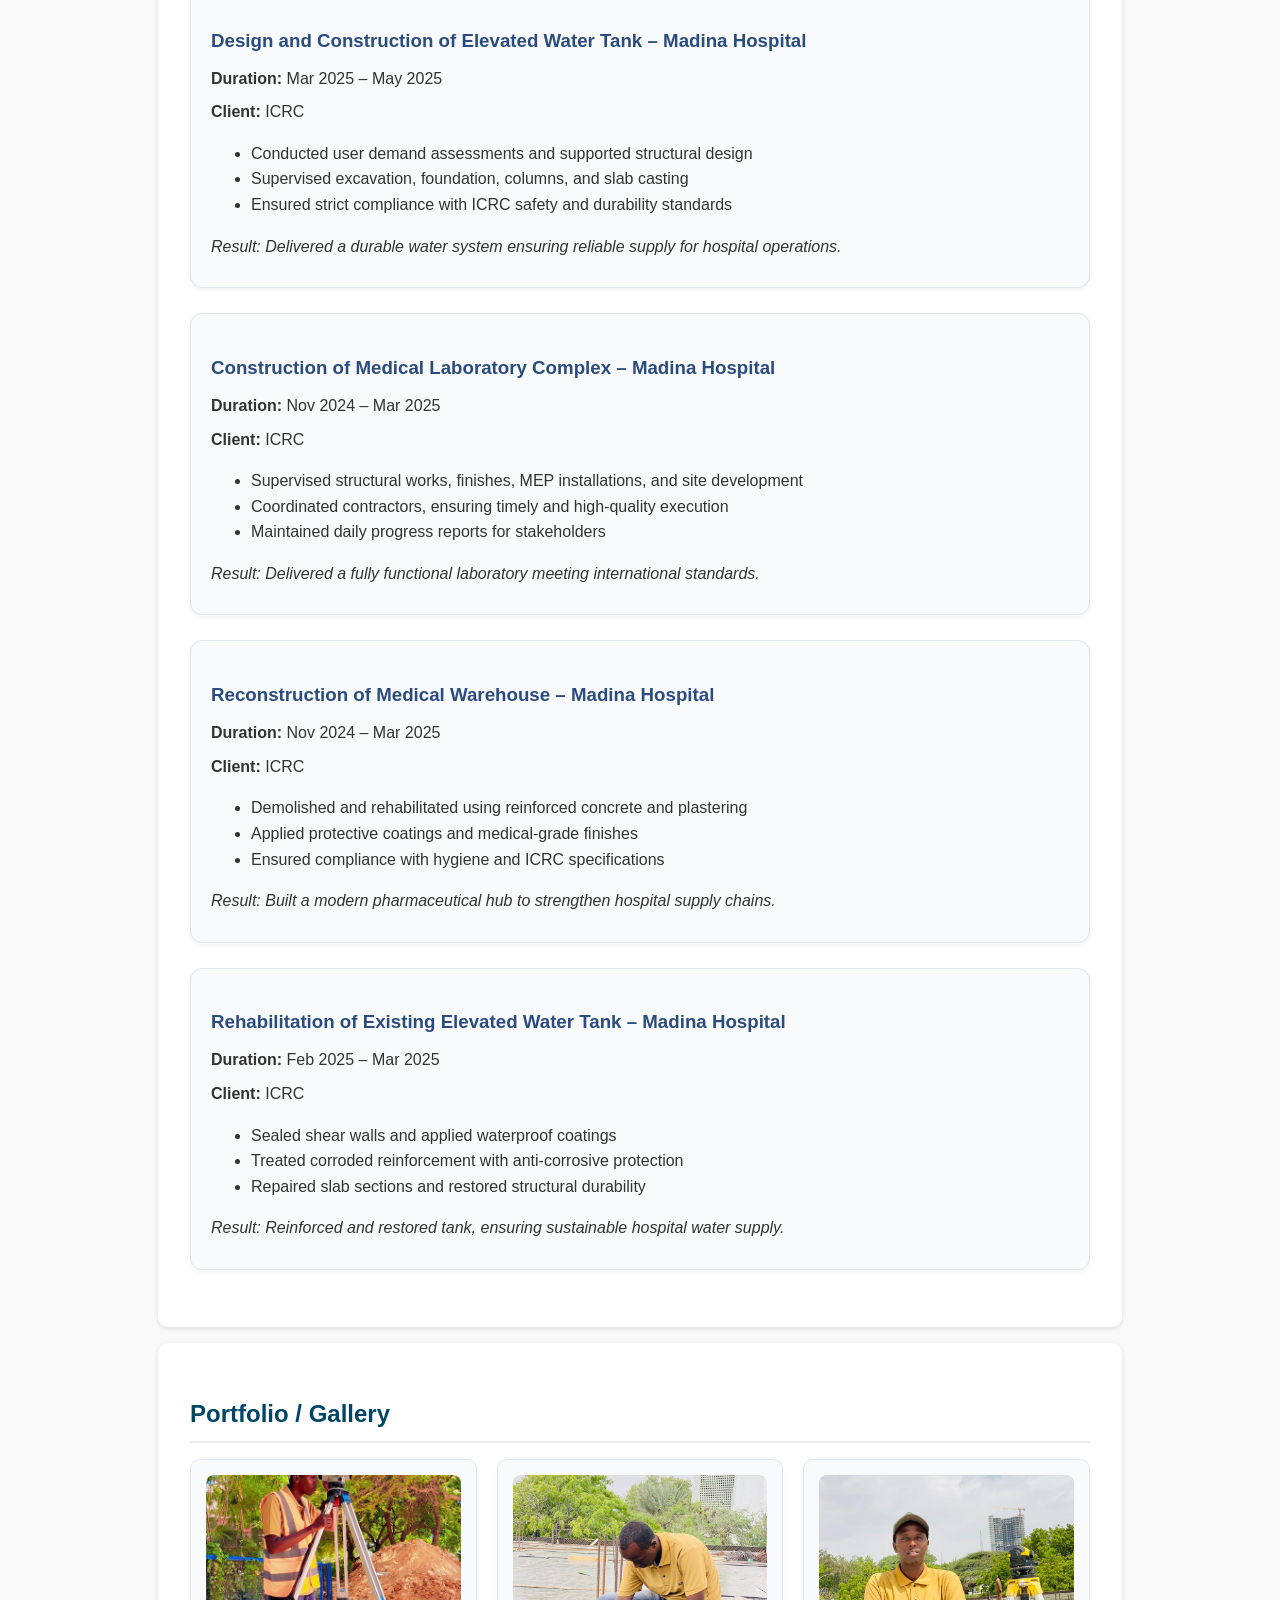
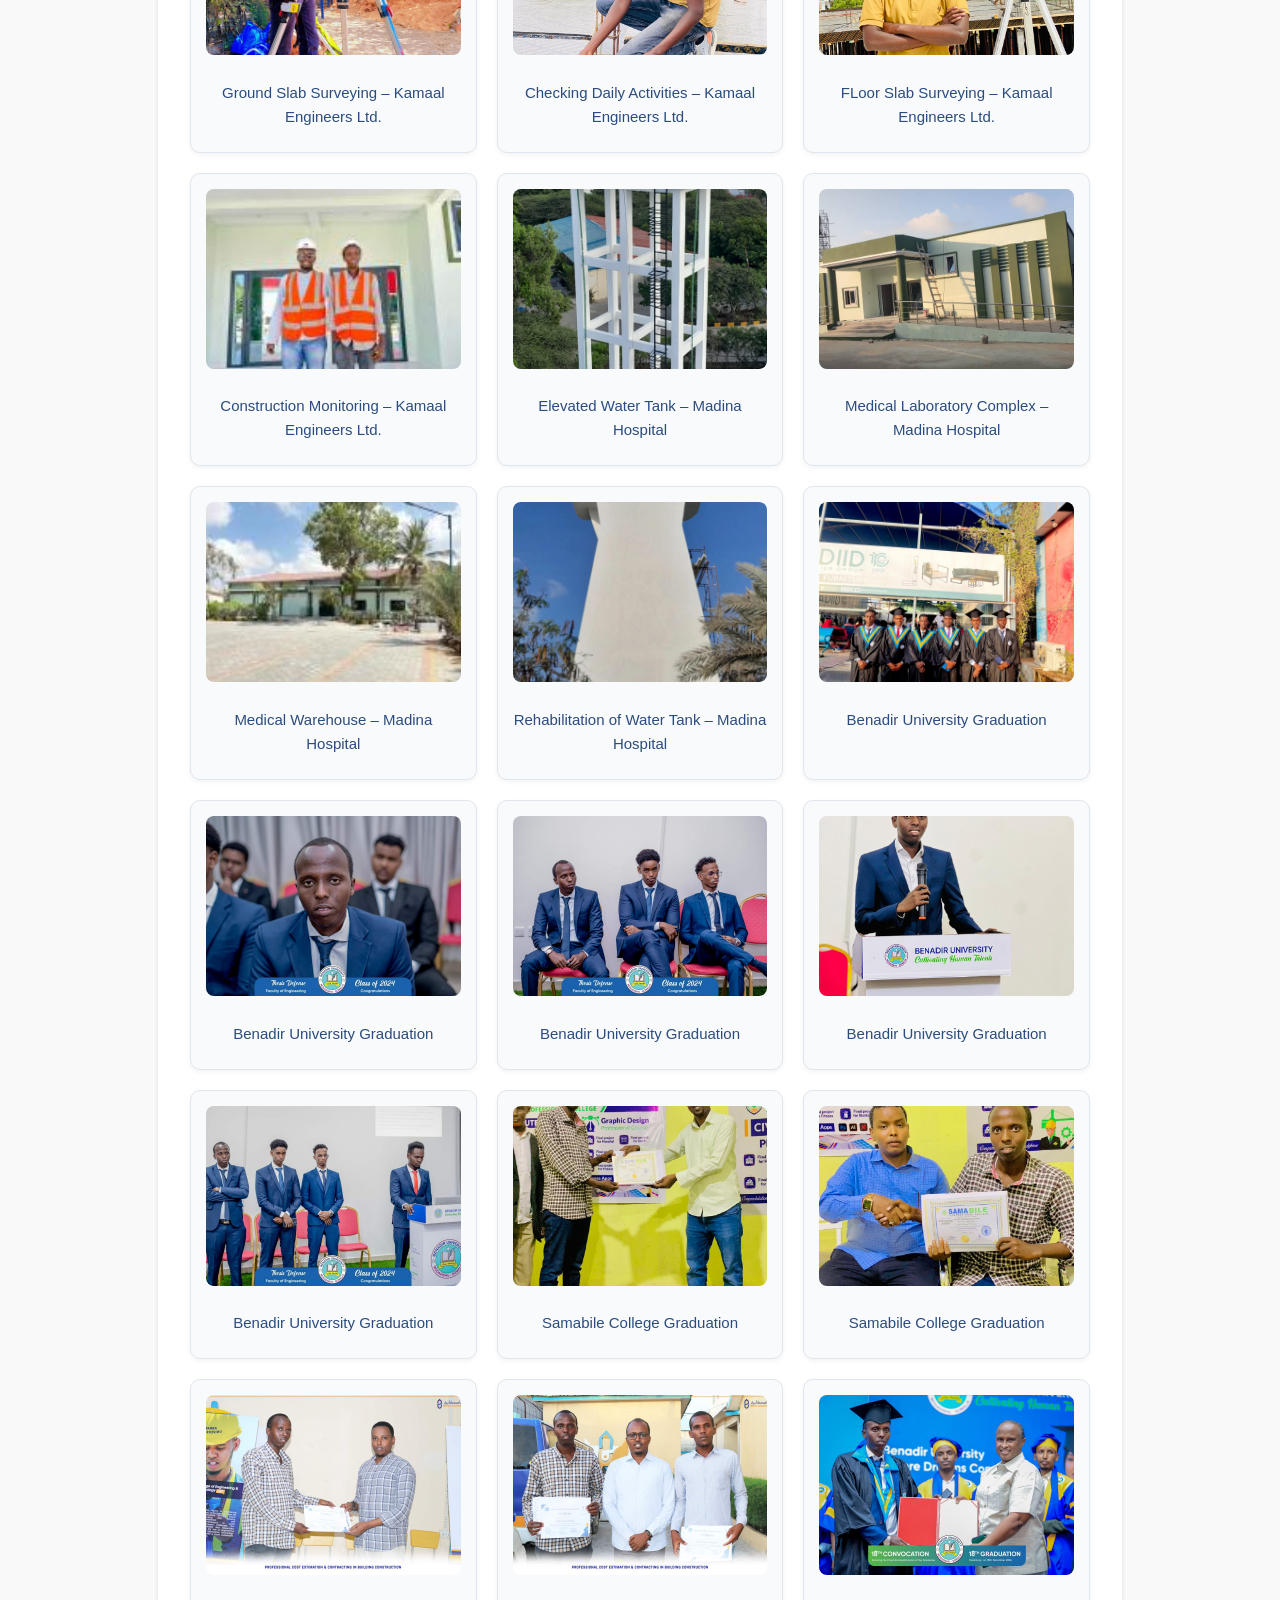
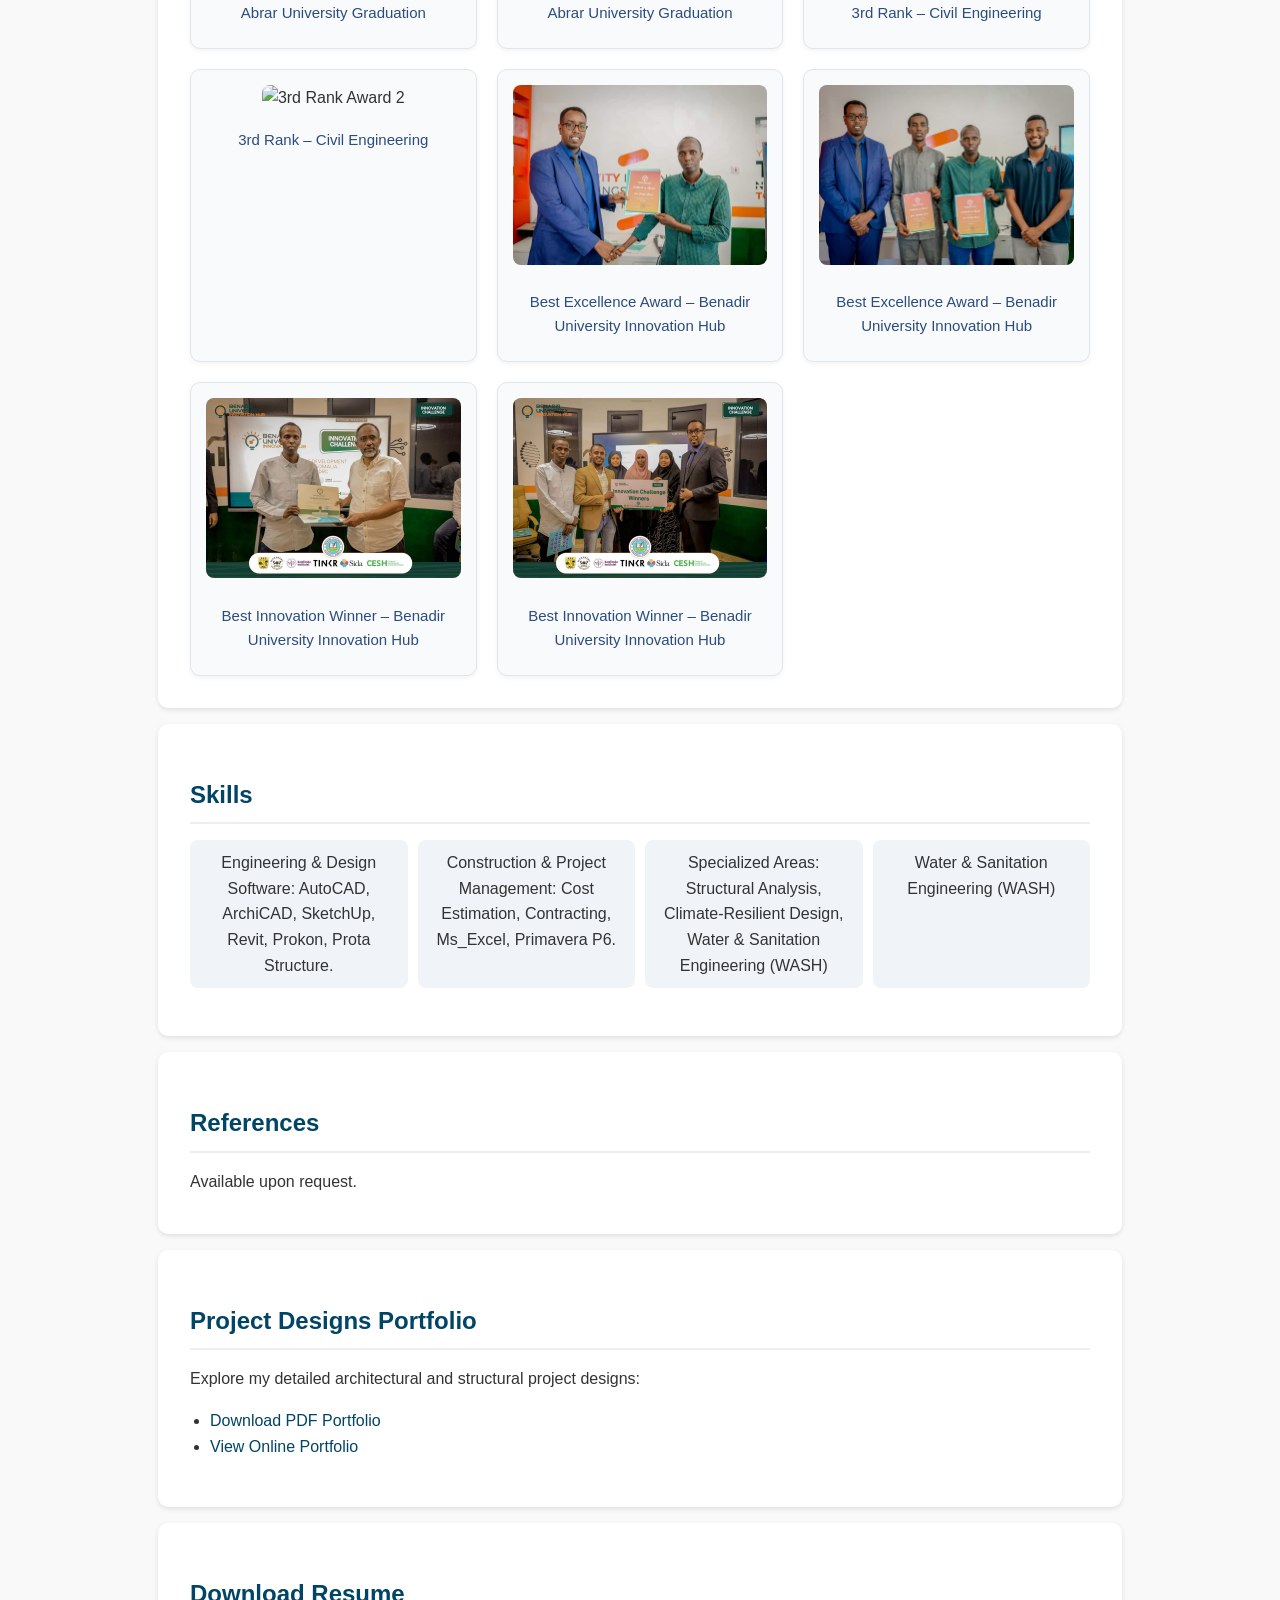
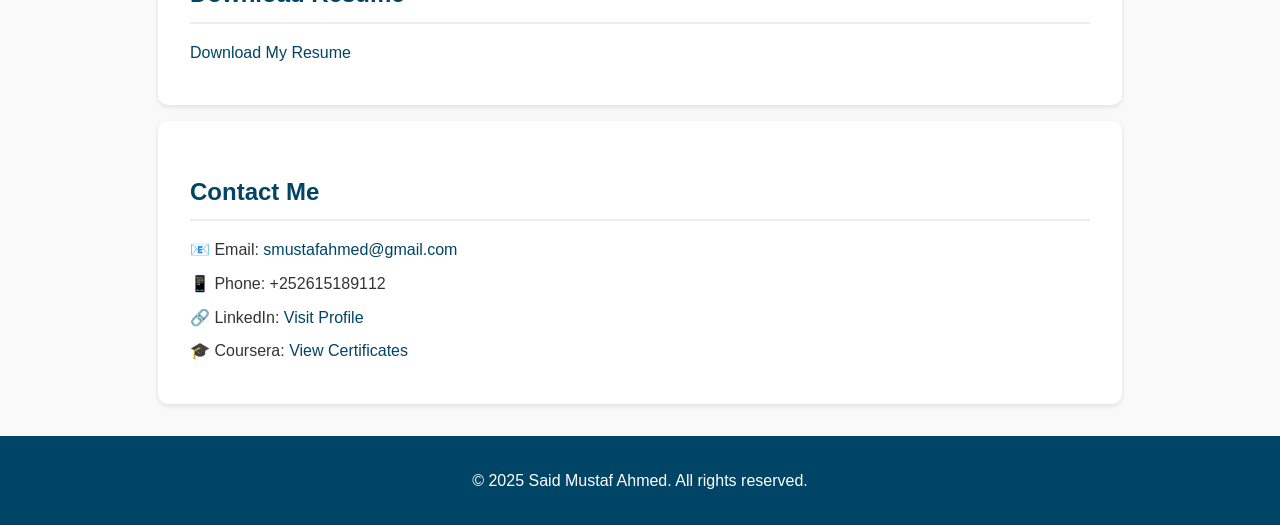
==== commit 225b7741: "Fix image paths to root" ====
--- a/index.html
+++ b/index.html
@@ -239,7 +239,7 @@
       <p>Ground Slab Surveying – Kamaal Engineers Ltd.</p>
     </div>
     <div class="project-item">
-      <img src="images/site2.jpg" alt="Structural Works – Kamaal Engineers Ltd.">
+      <img src="site2.jpg" alt="Structural Works – Kamaal Engineers Ltd.">
       <p>Checking Daily Activities – Kamaal Engineers Ltd.</p>
     </div>
     <div class="project-item">
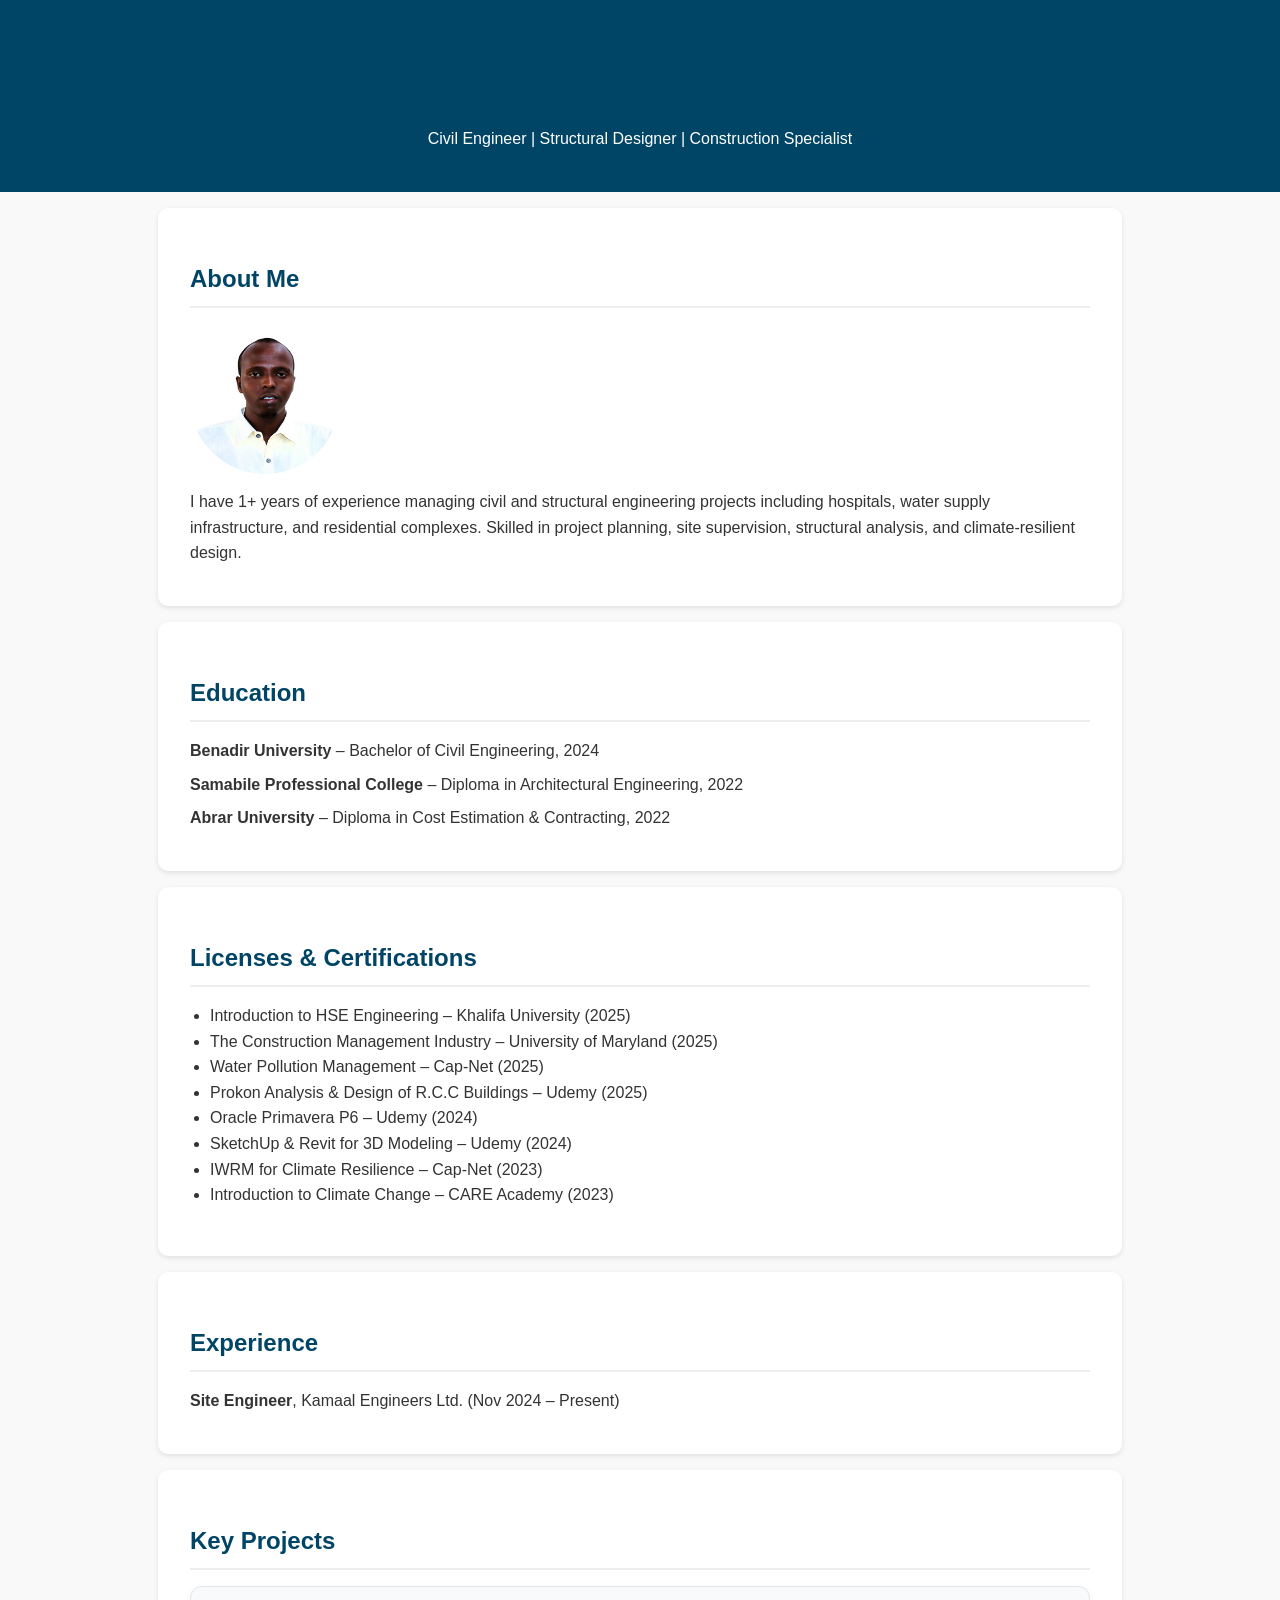
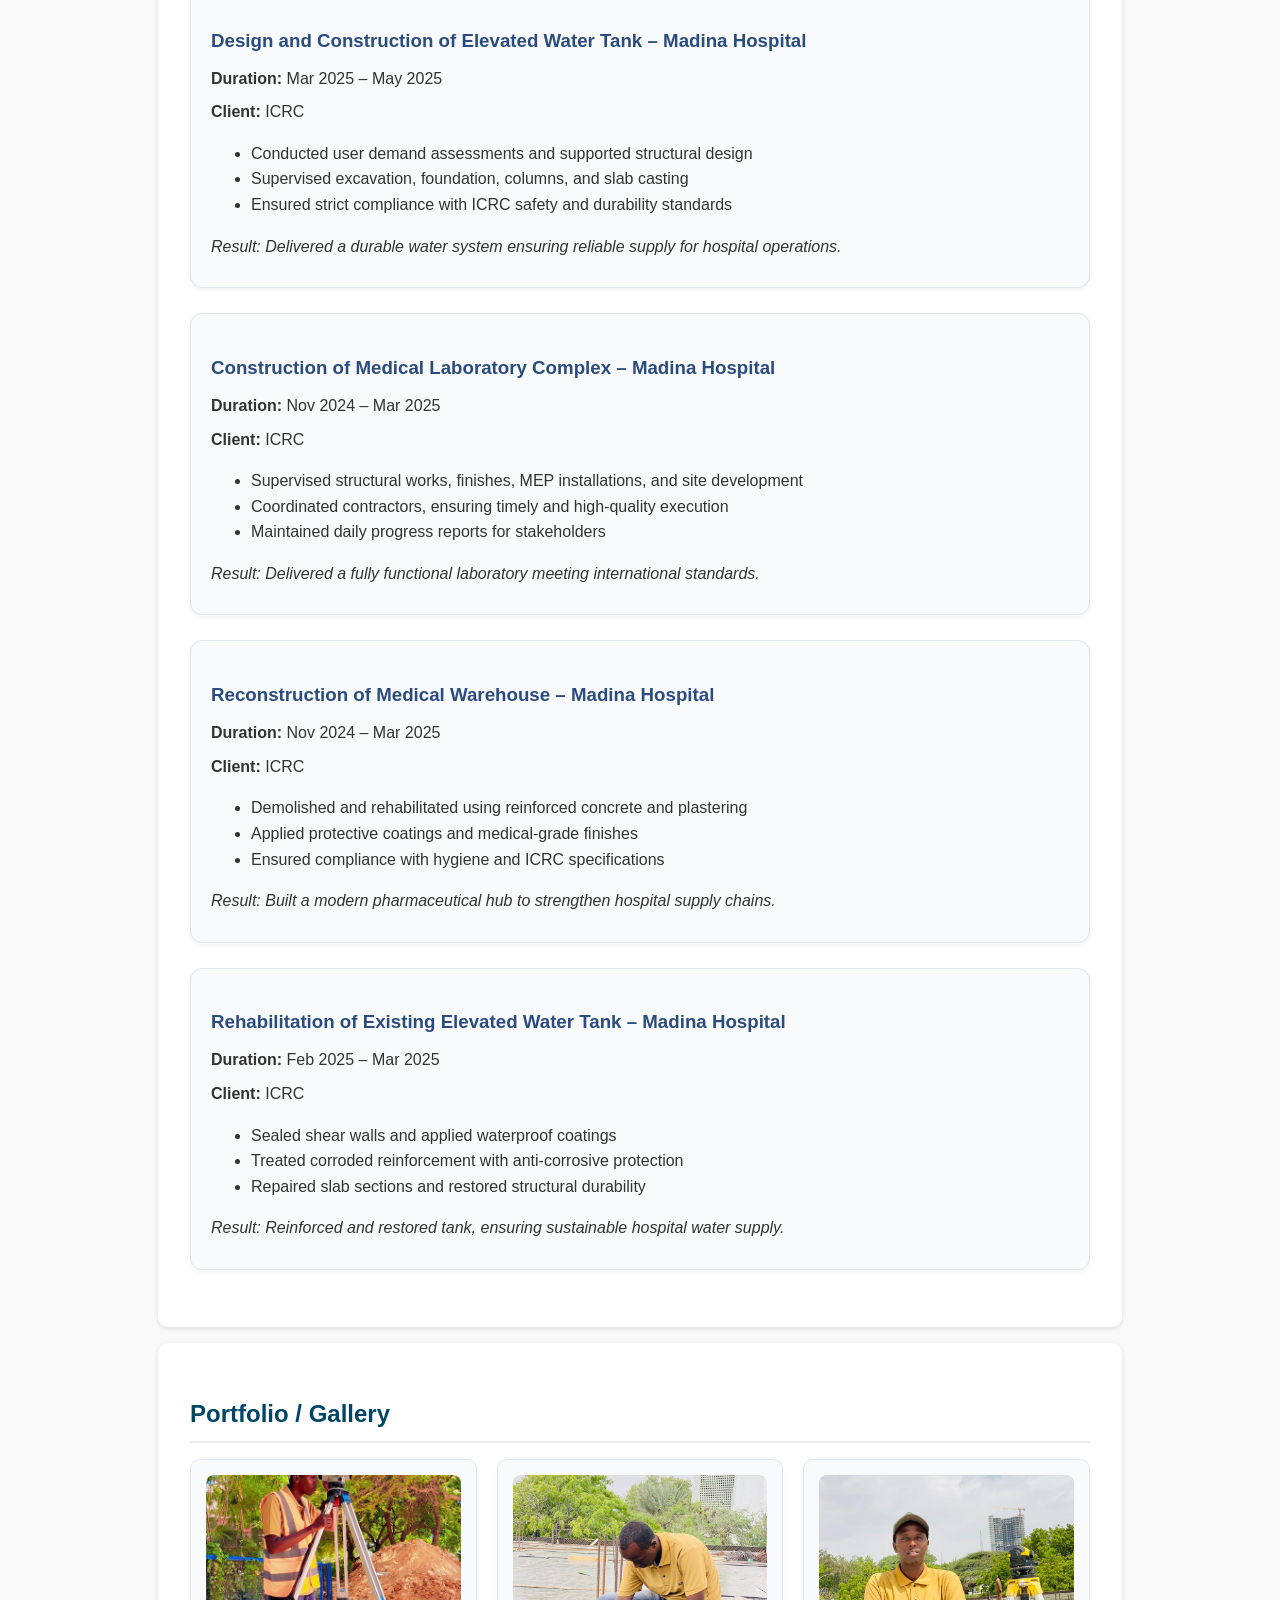
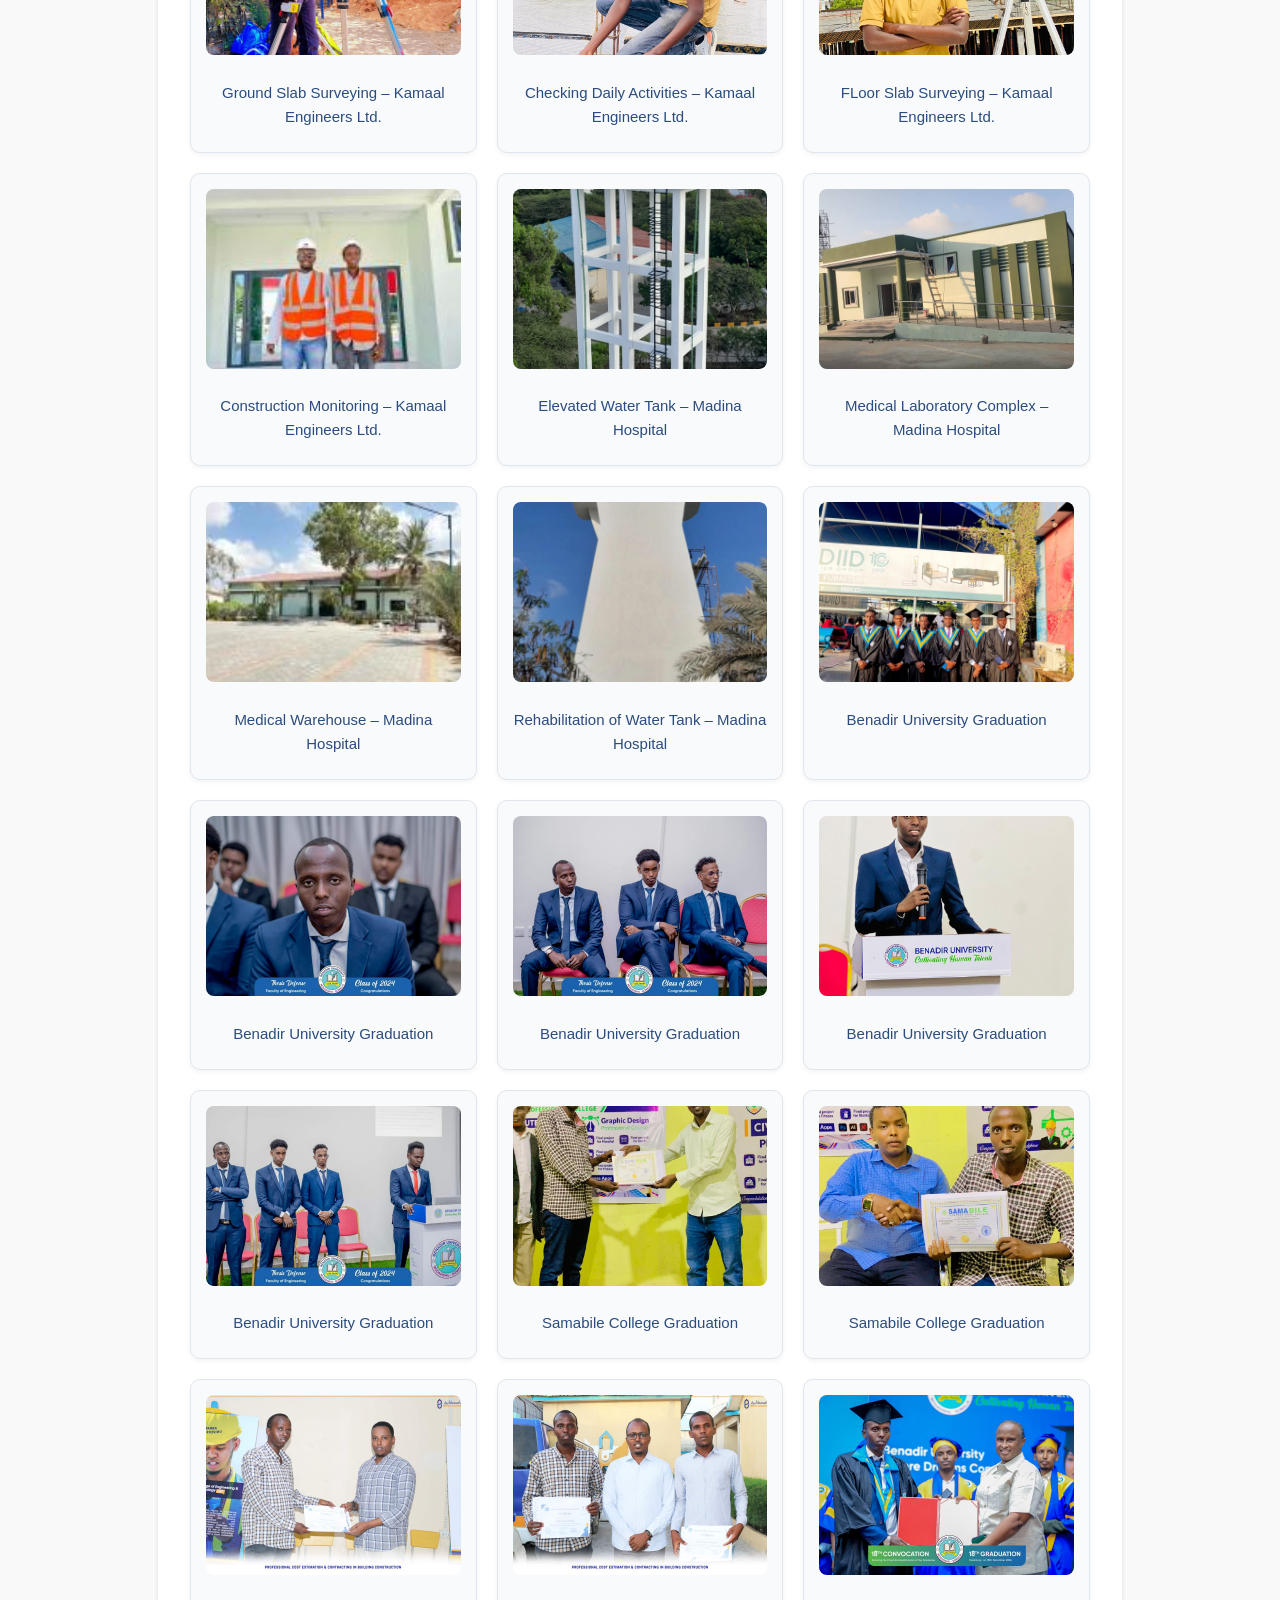
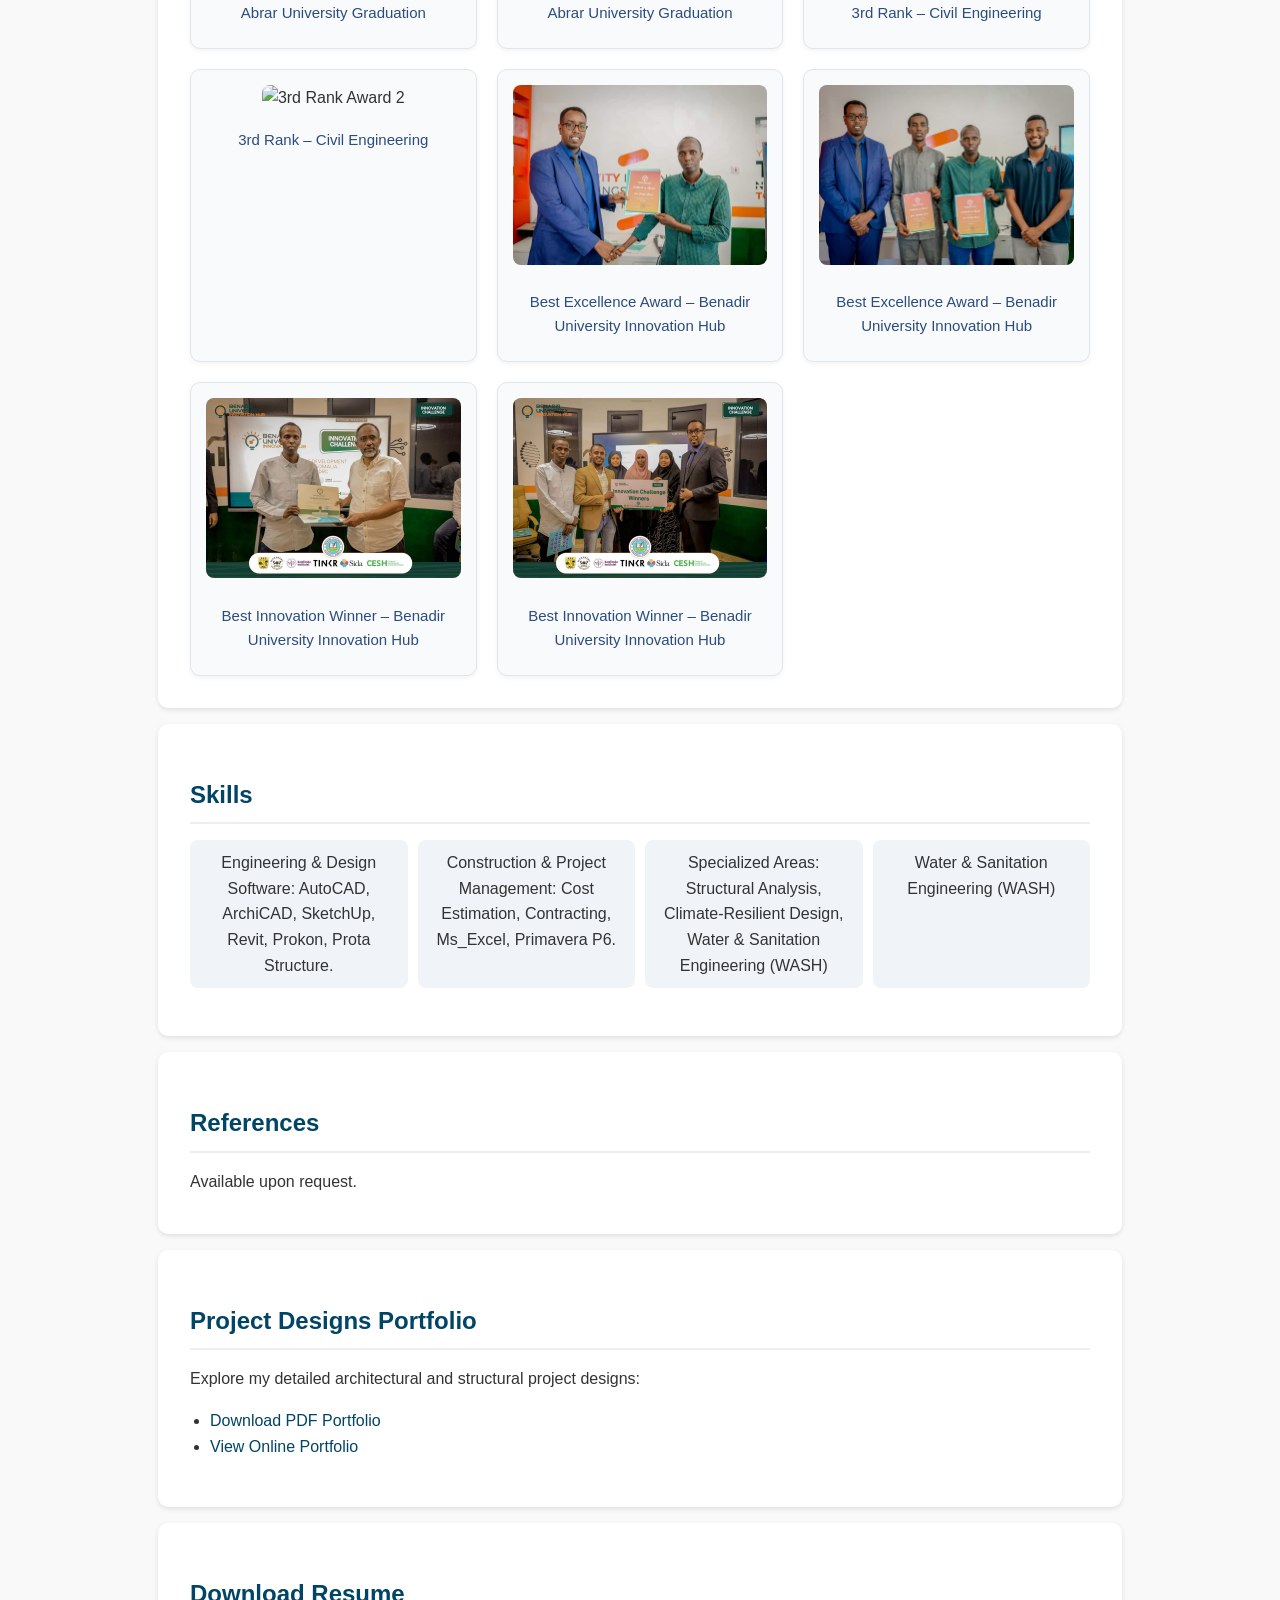
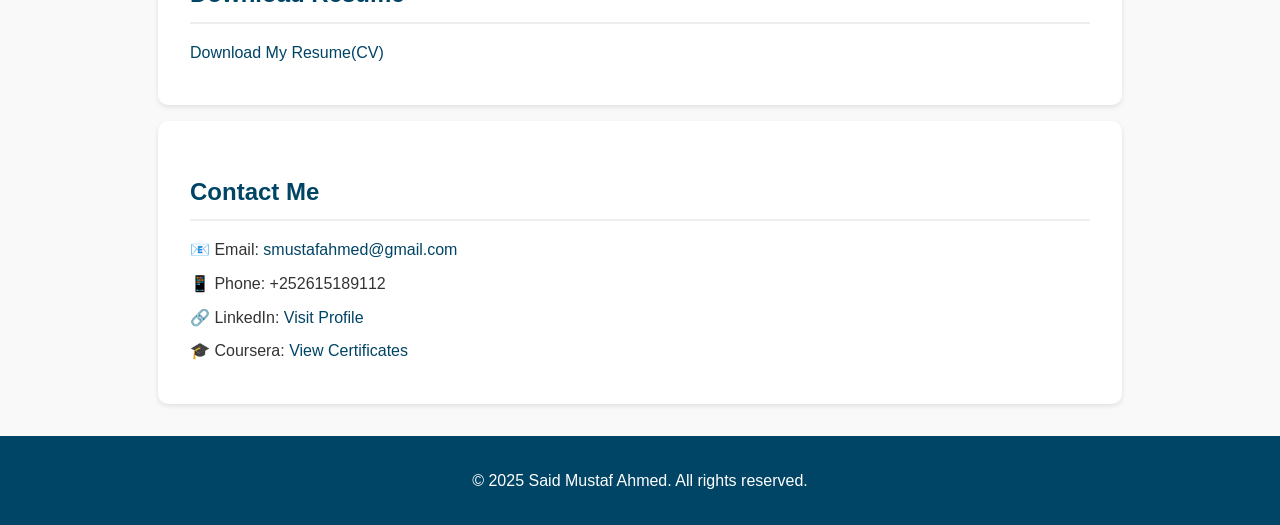
==== commit f0b0c04b: "Update index.html" ====
--- a/index.html
+++ b/index.html
@@ -366,7 +366,7 @@
 <!-- Resume -->
 <section id="resume">
   <h2>Download Resume</h2>
-  <p><a href="SaidMustafAhmed_Resume.pdf" target="_blank">Download My Resume</a></p>
+  <p><a href="SaidMustafAhmed_Resume.pdf" target="_blank">Download My Resume(CV)</a></p>
 </section>
 
 <!-- Contact -->
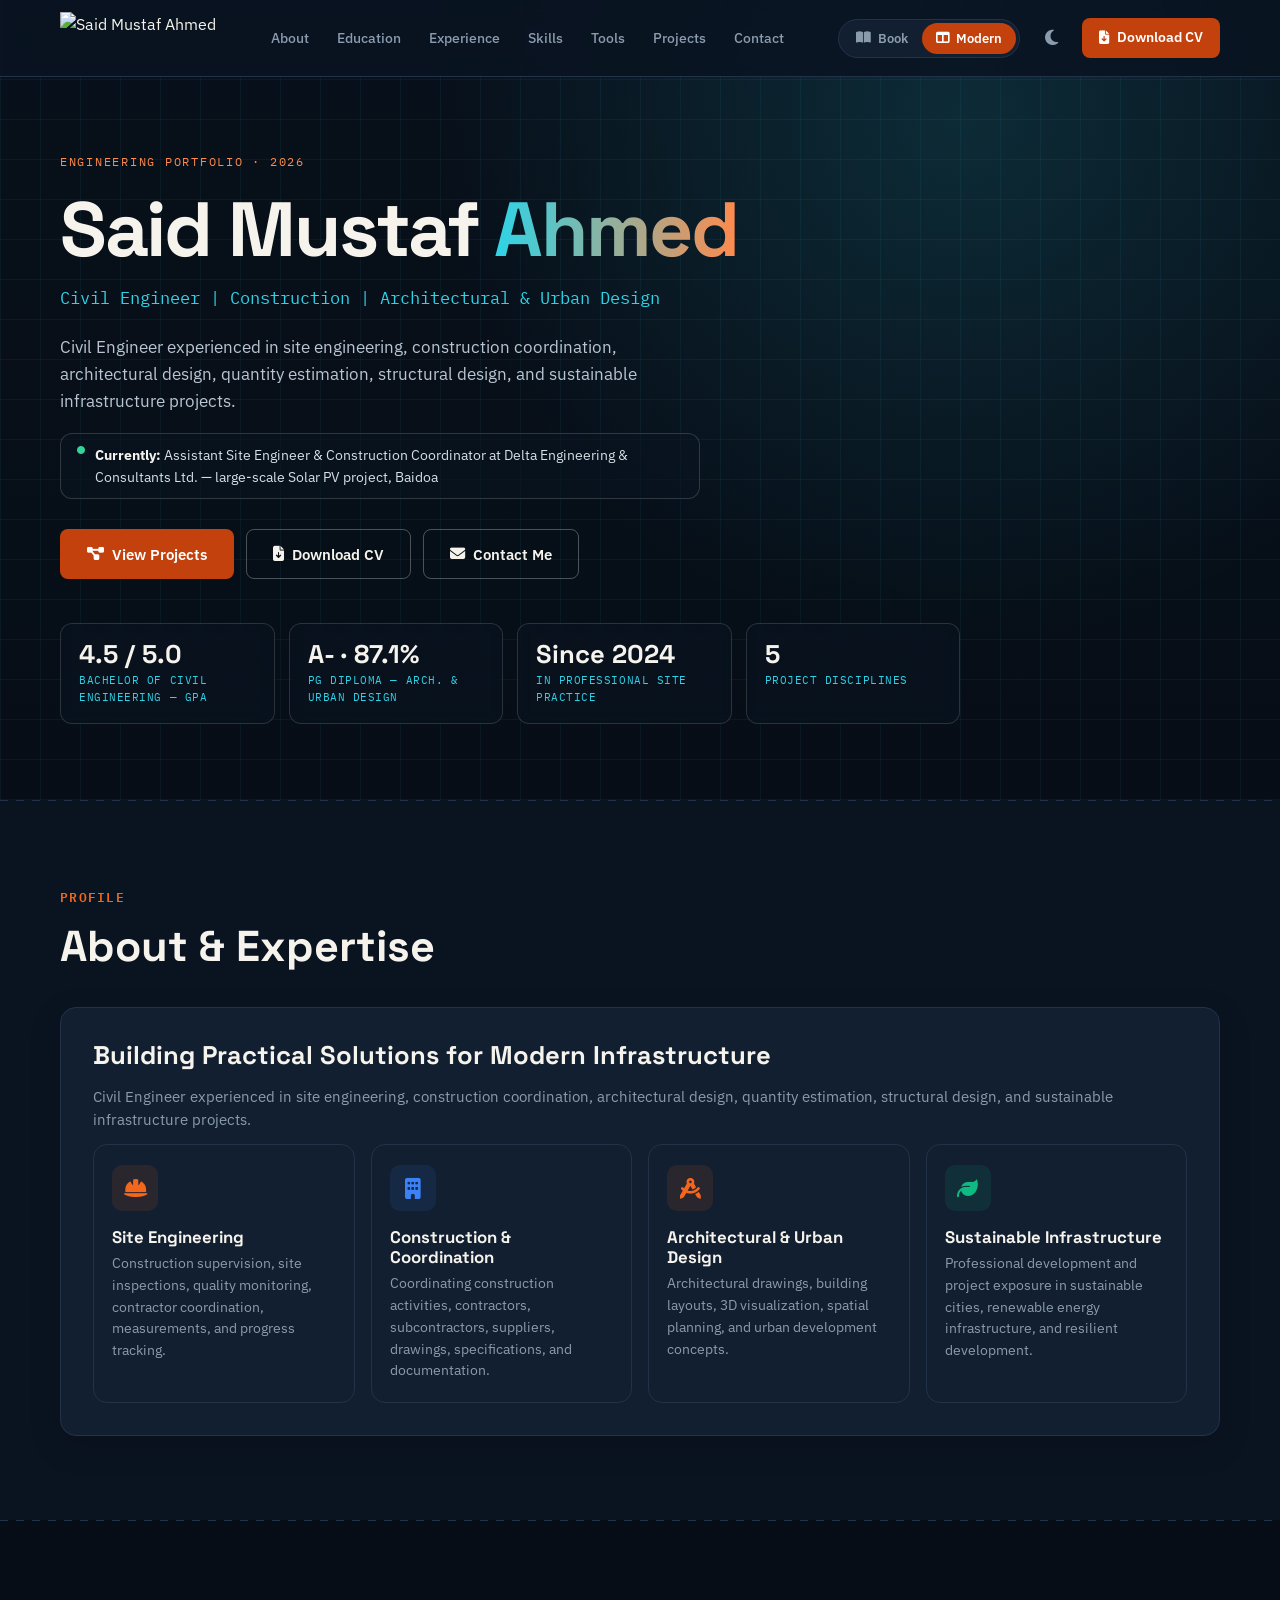
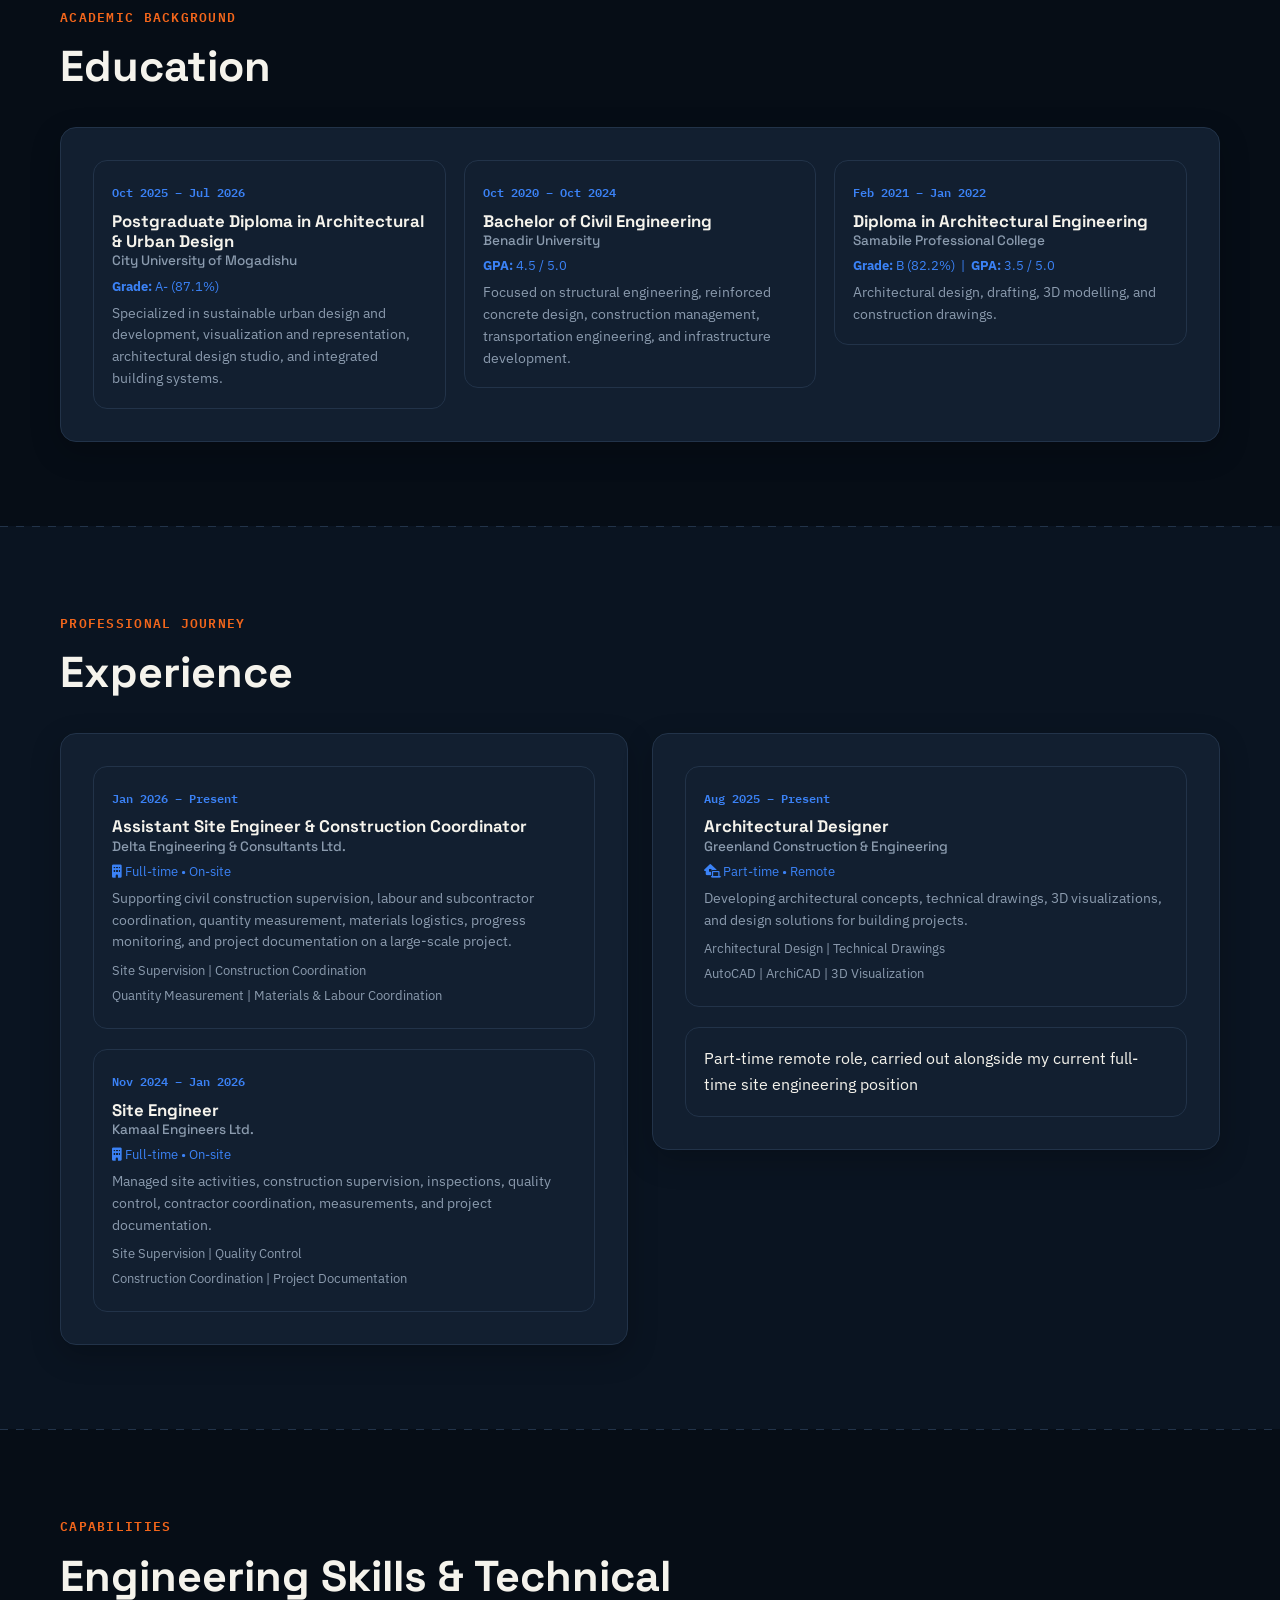
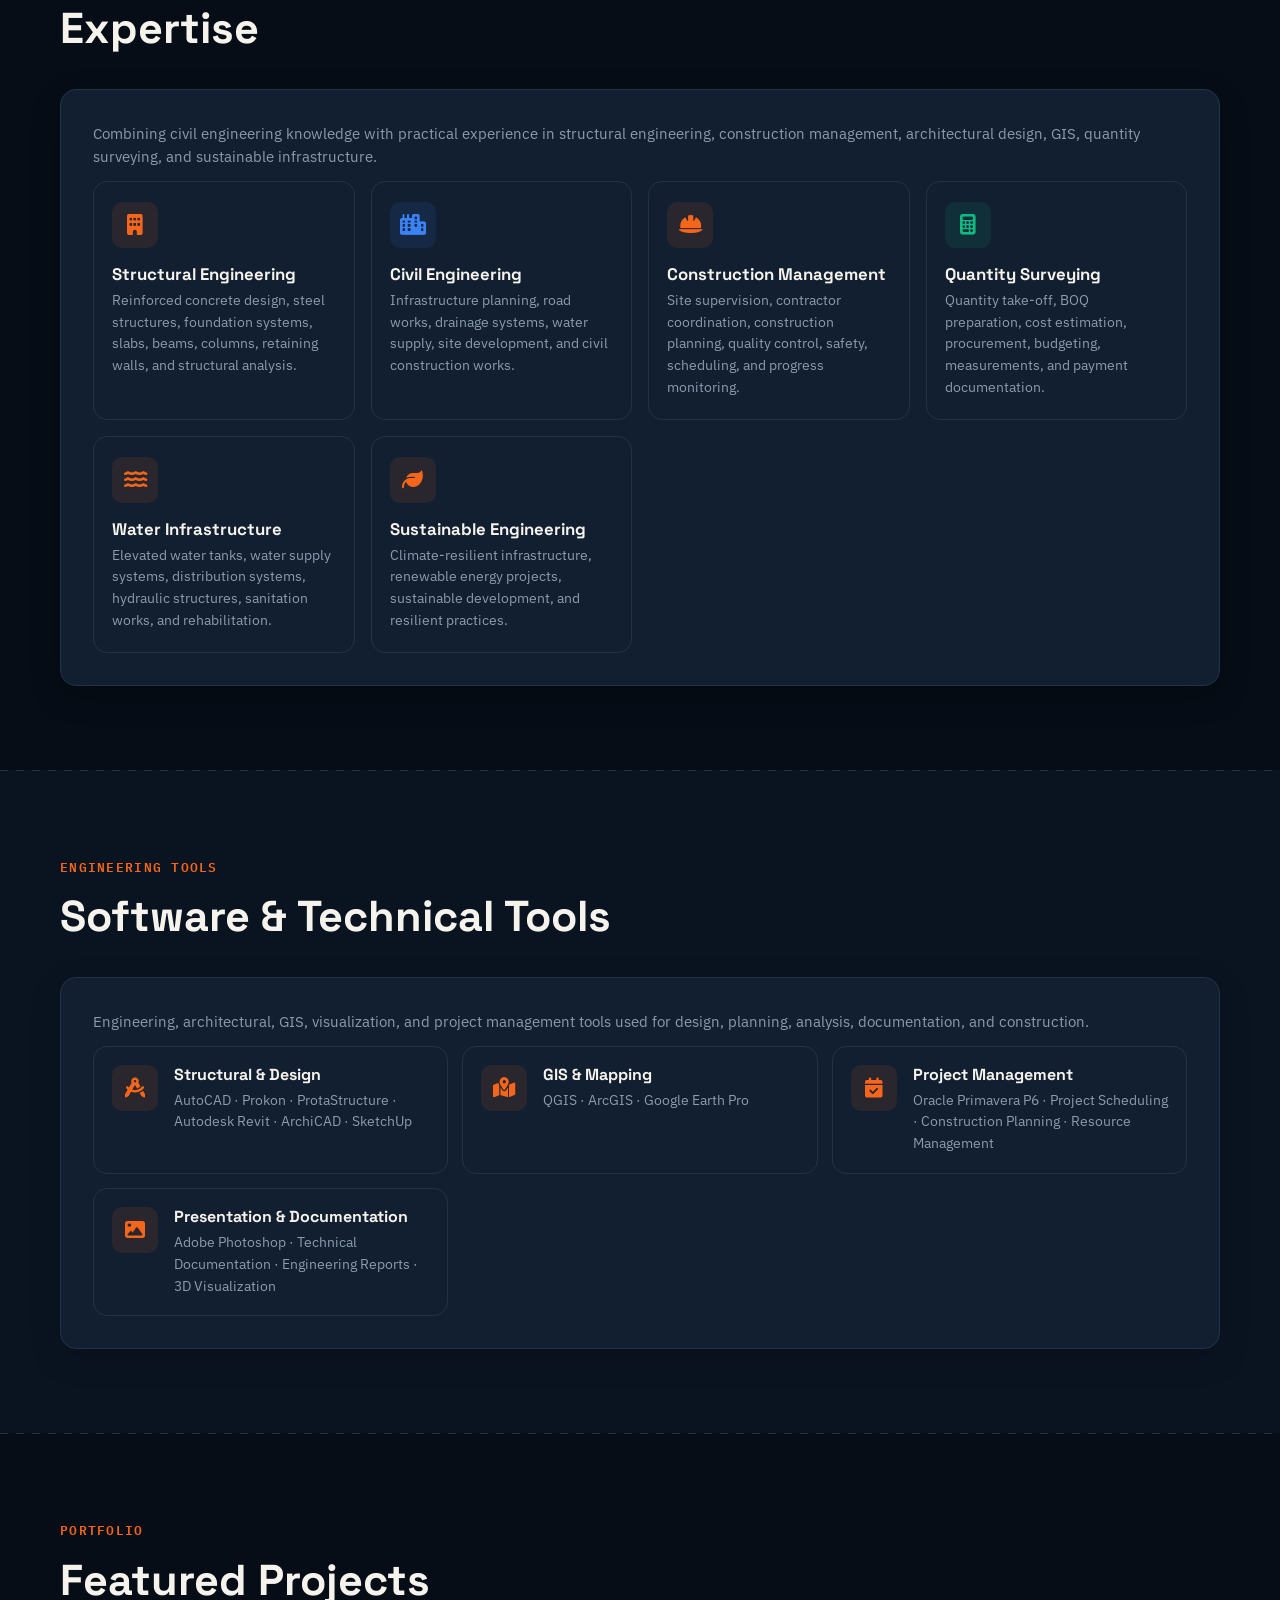
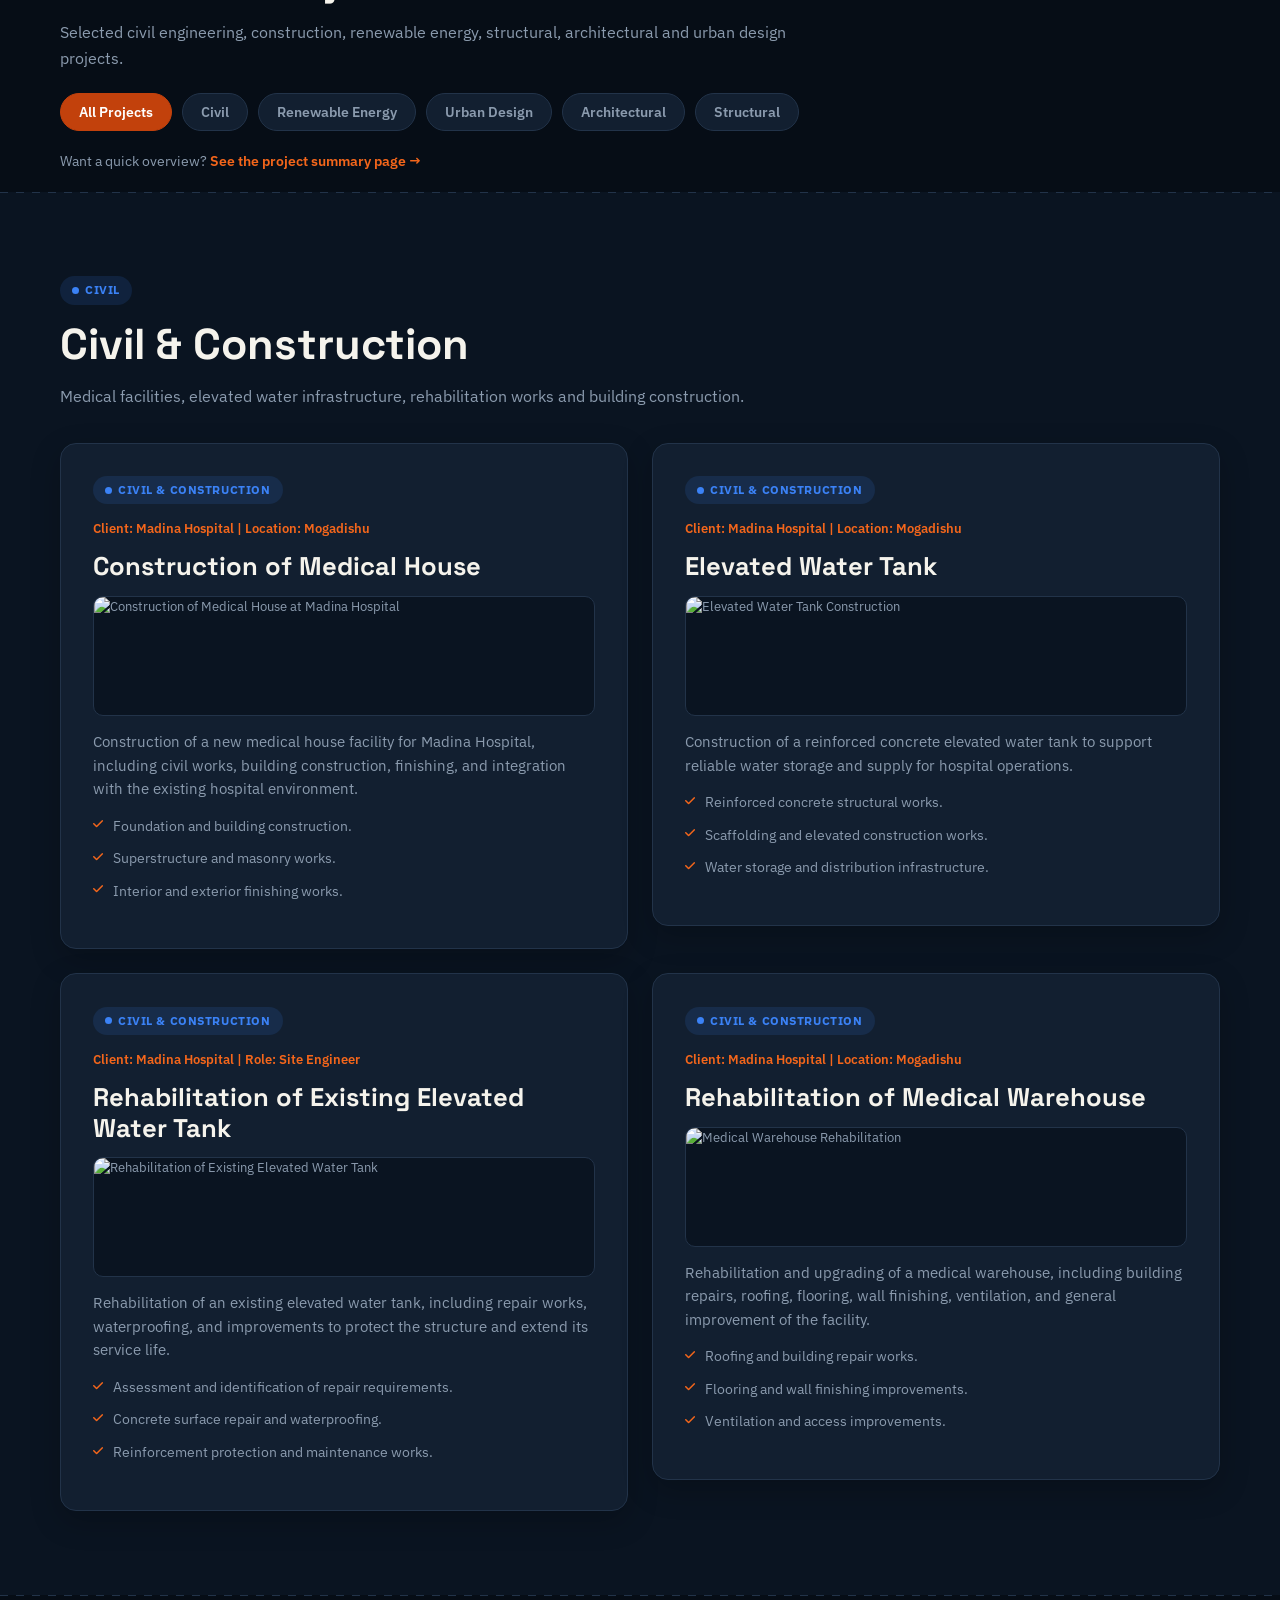
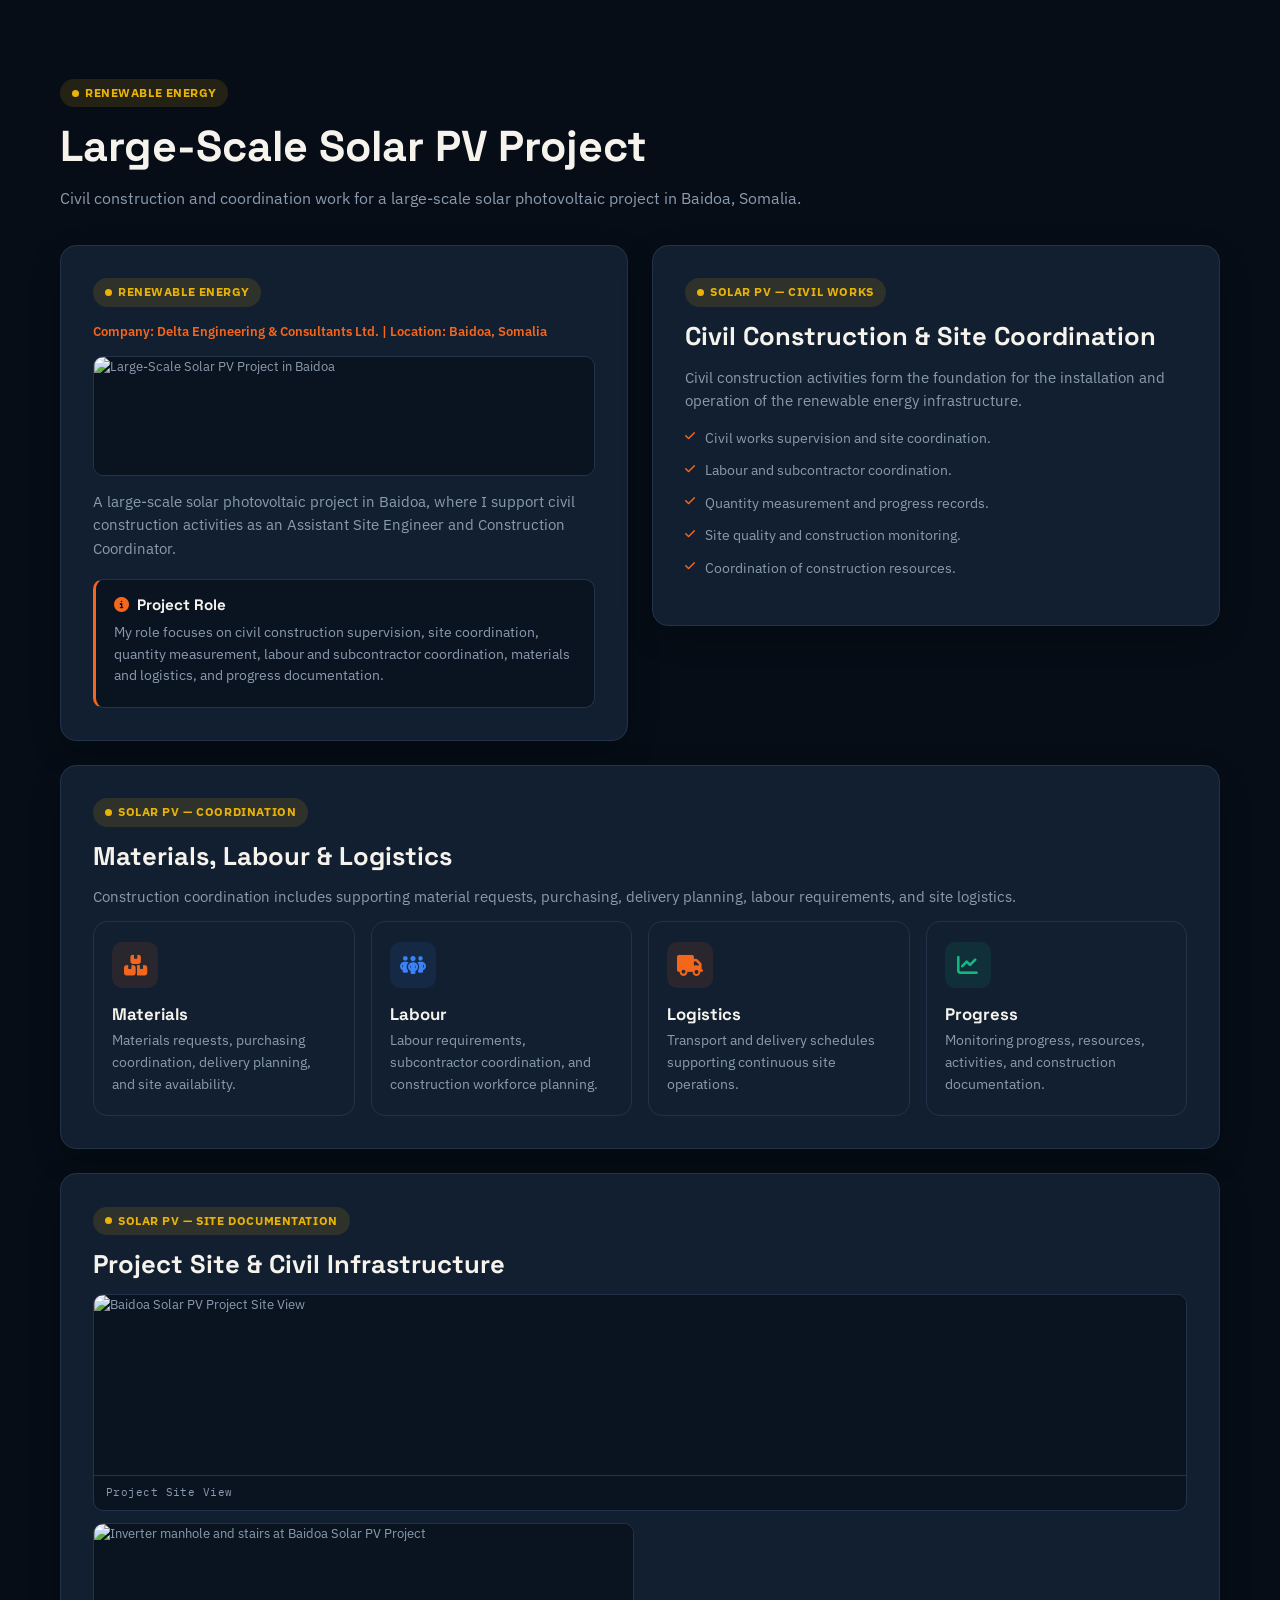
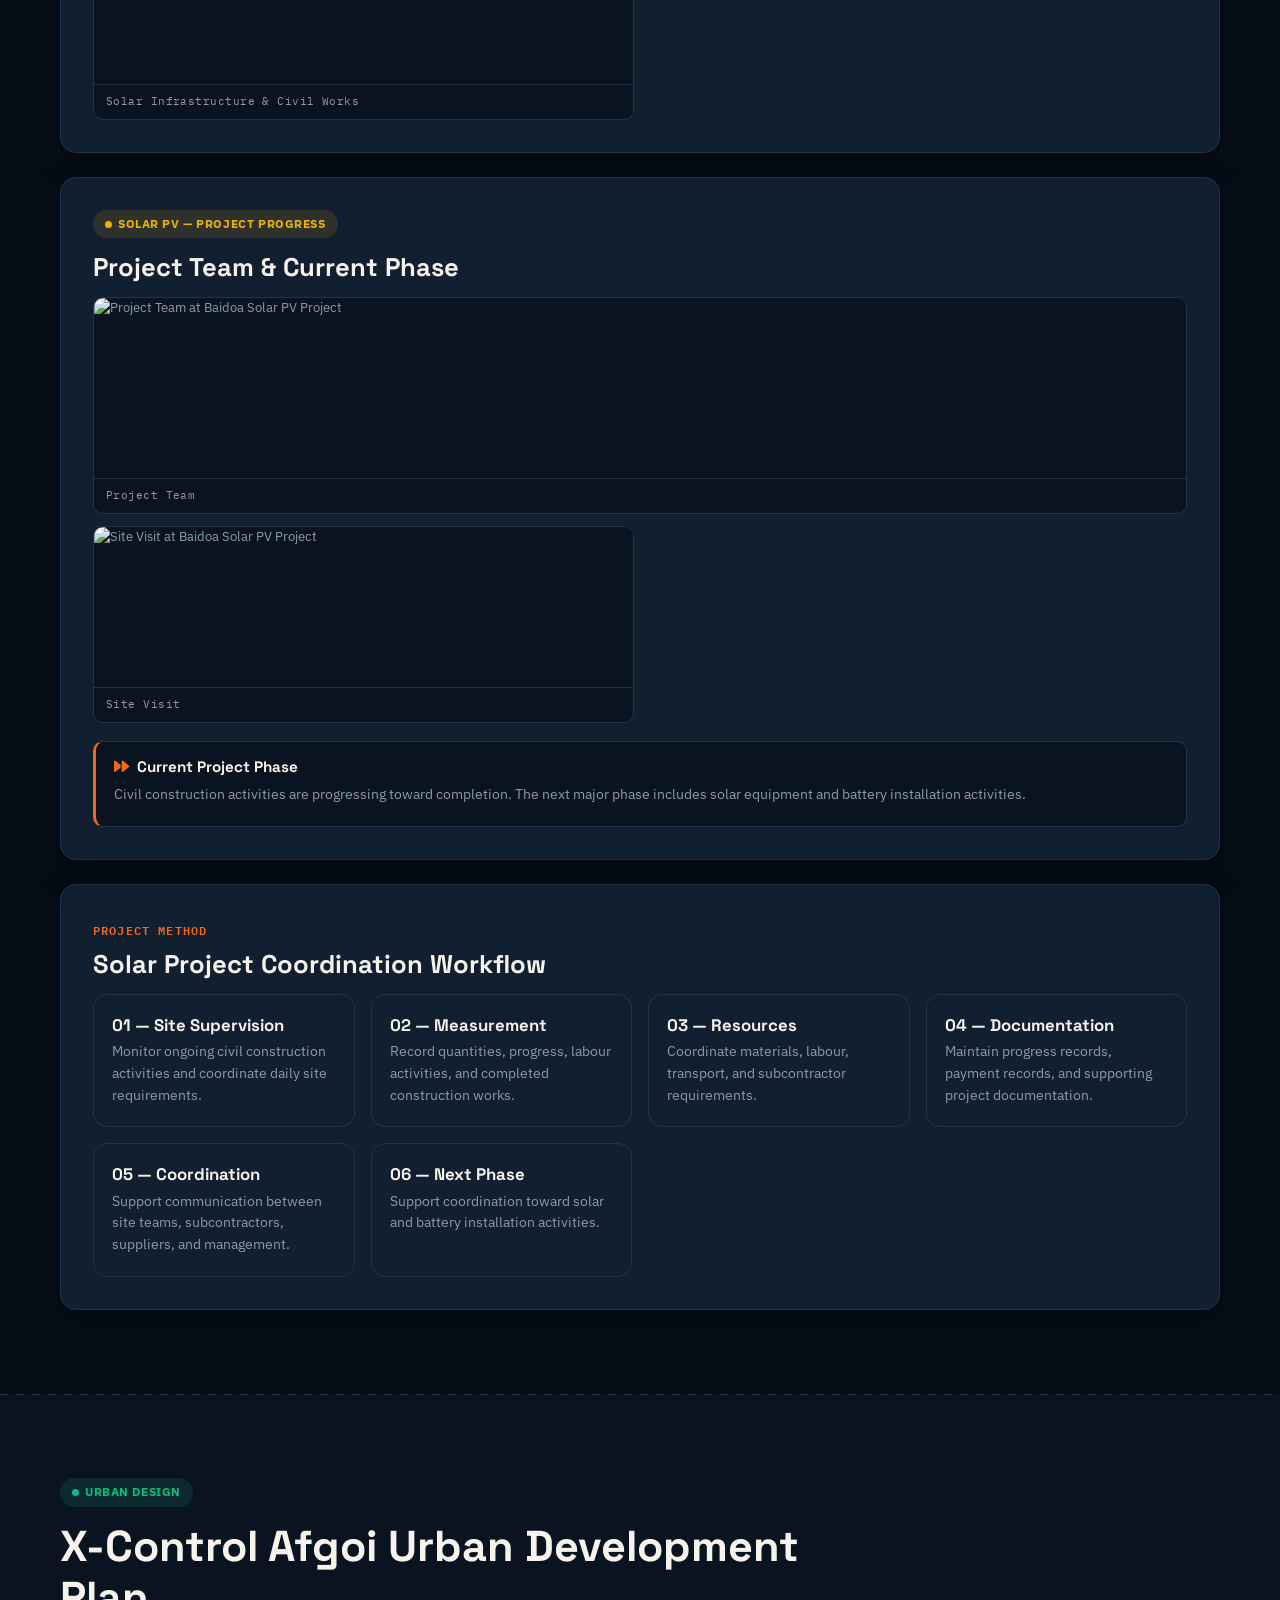
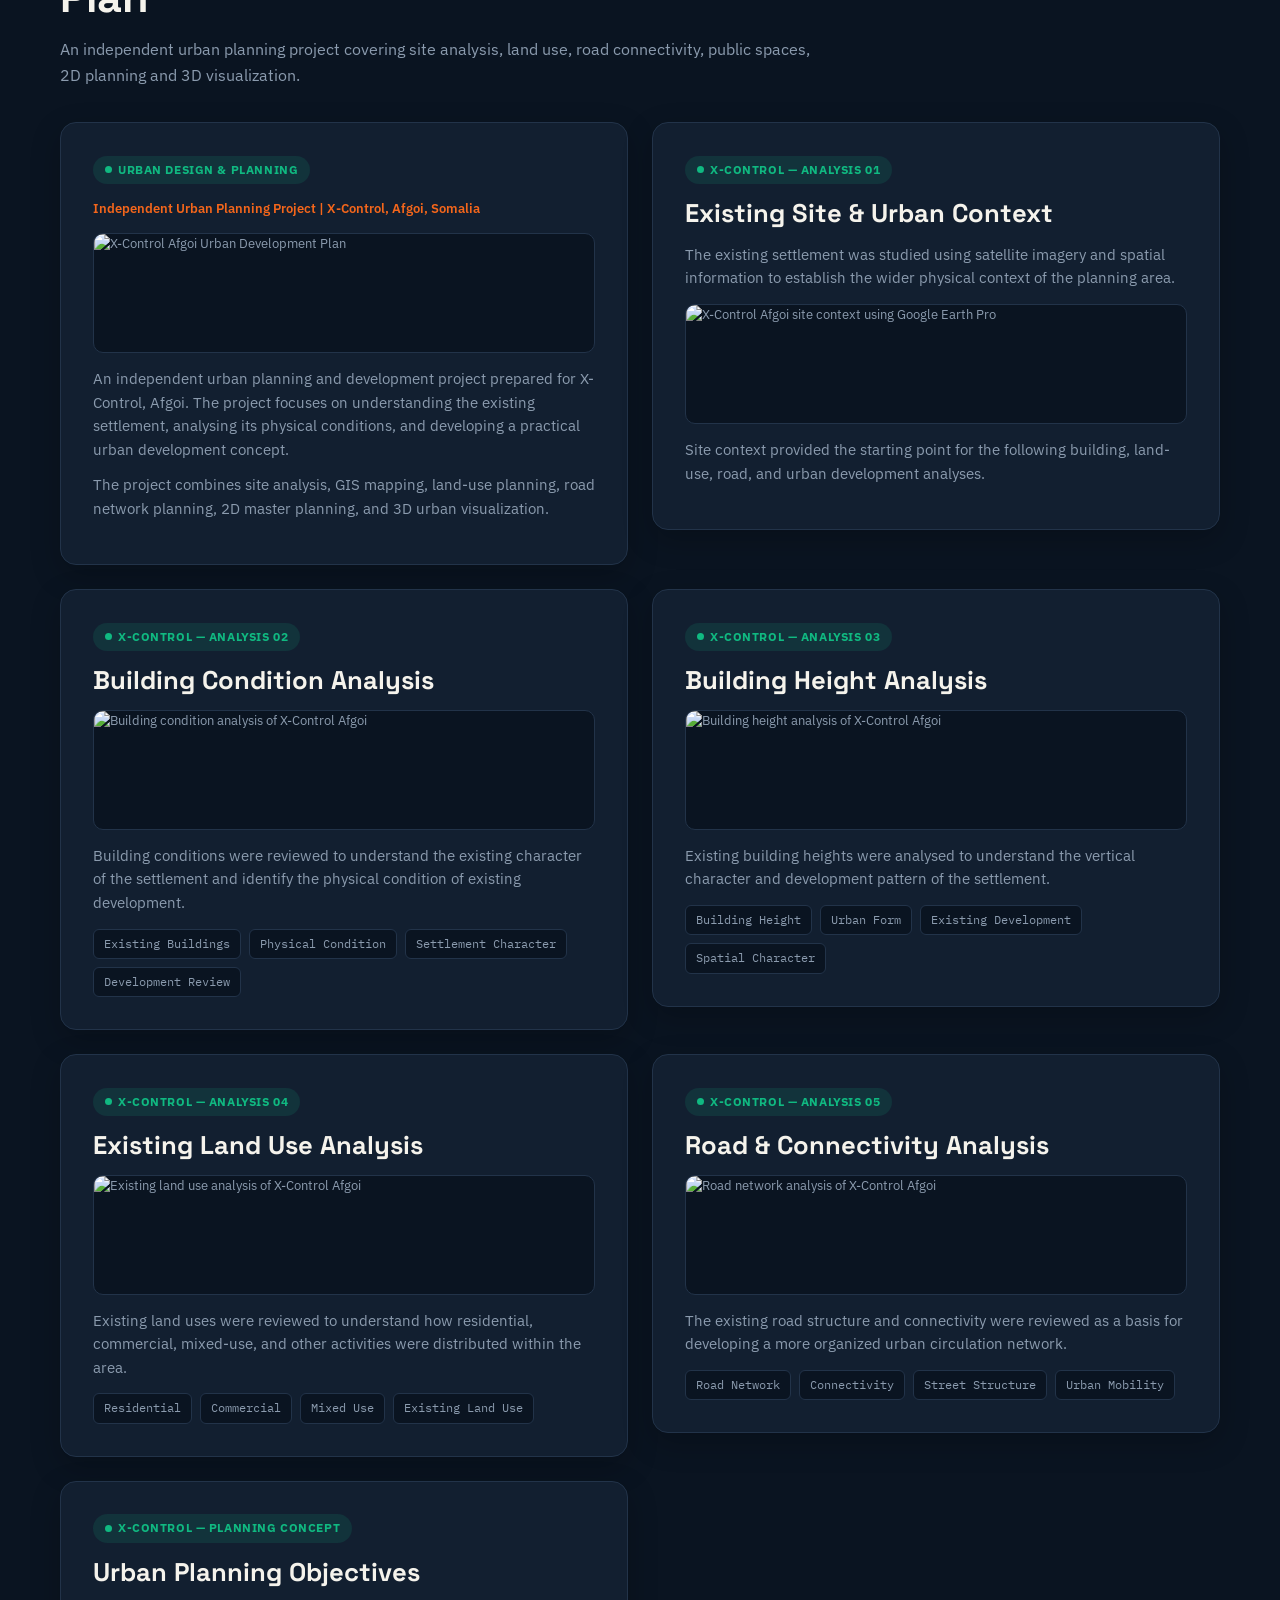
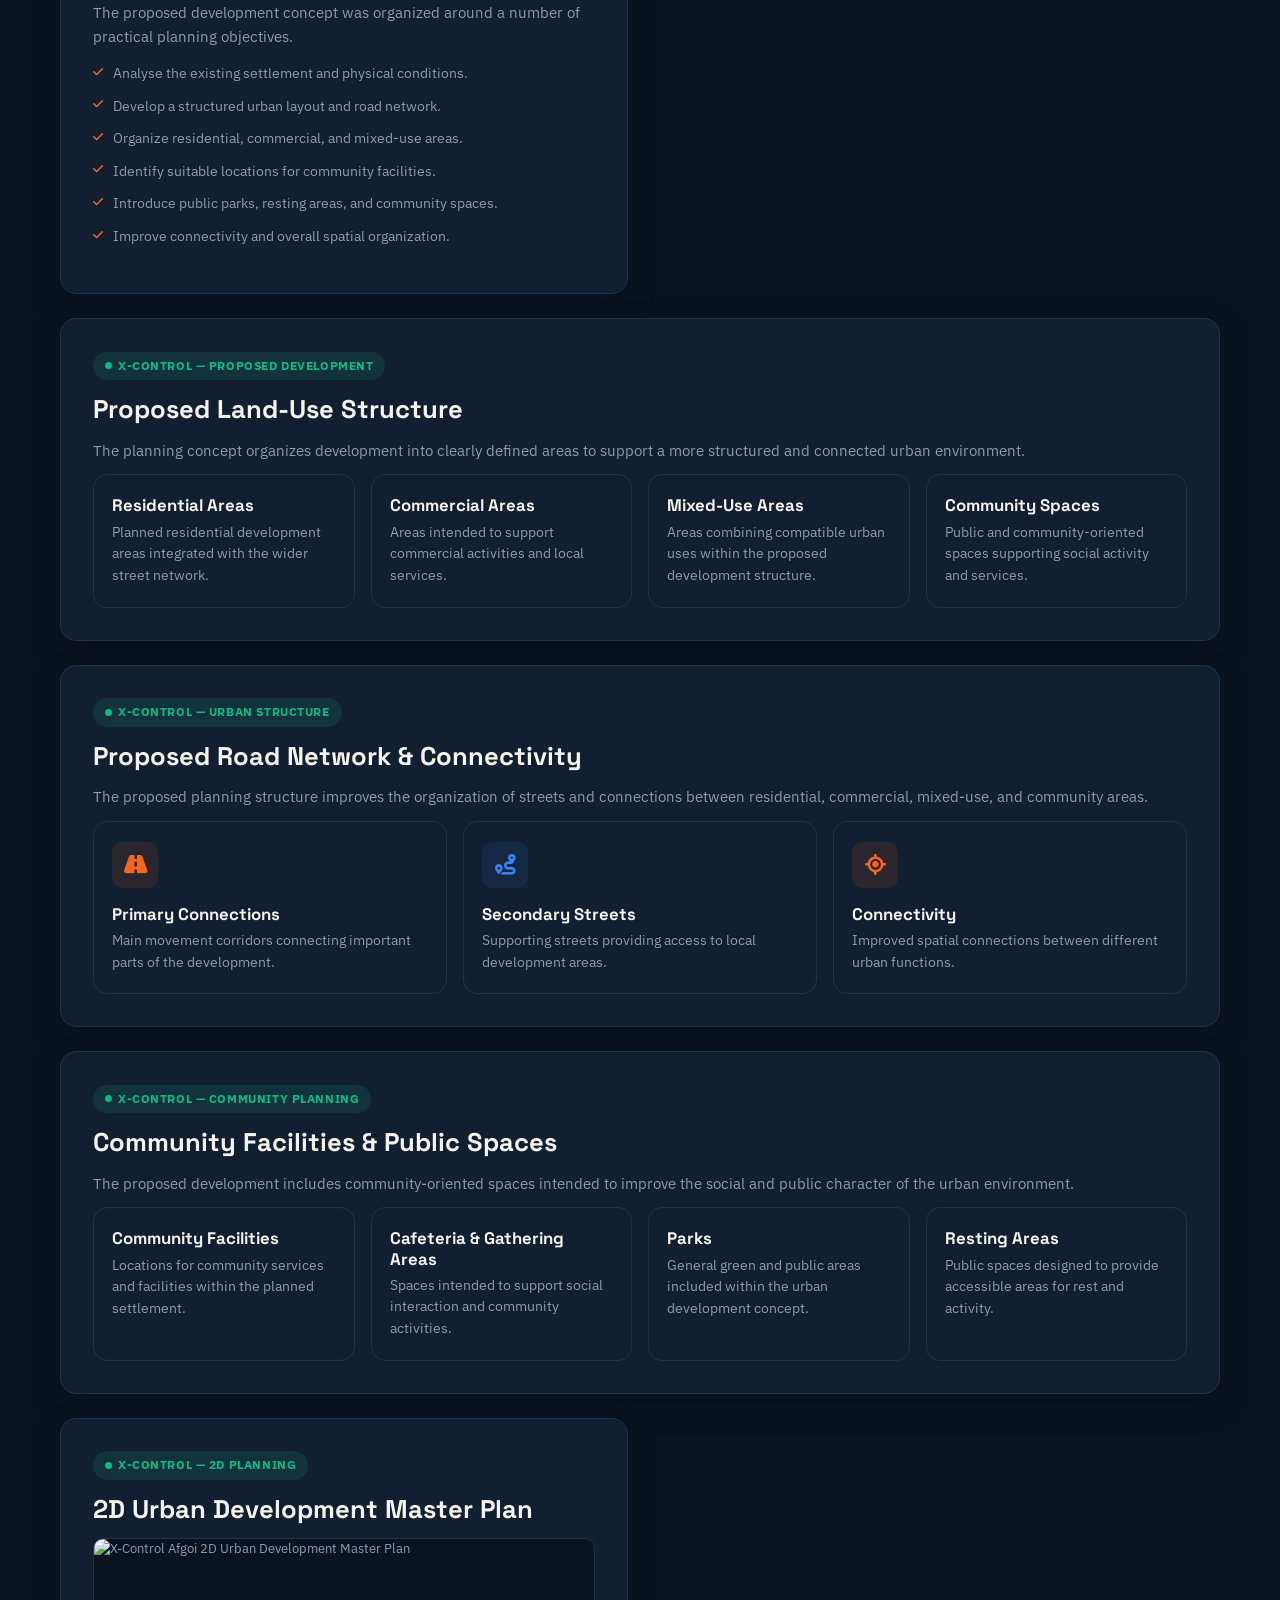
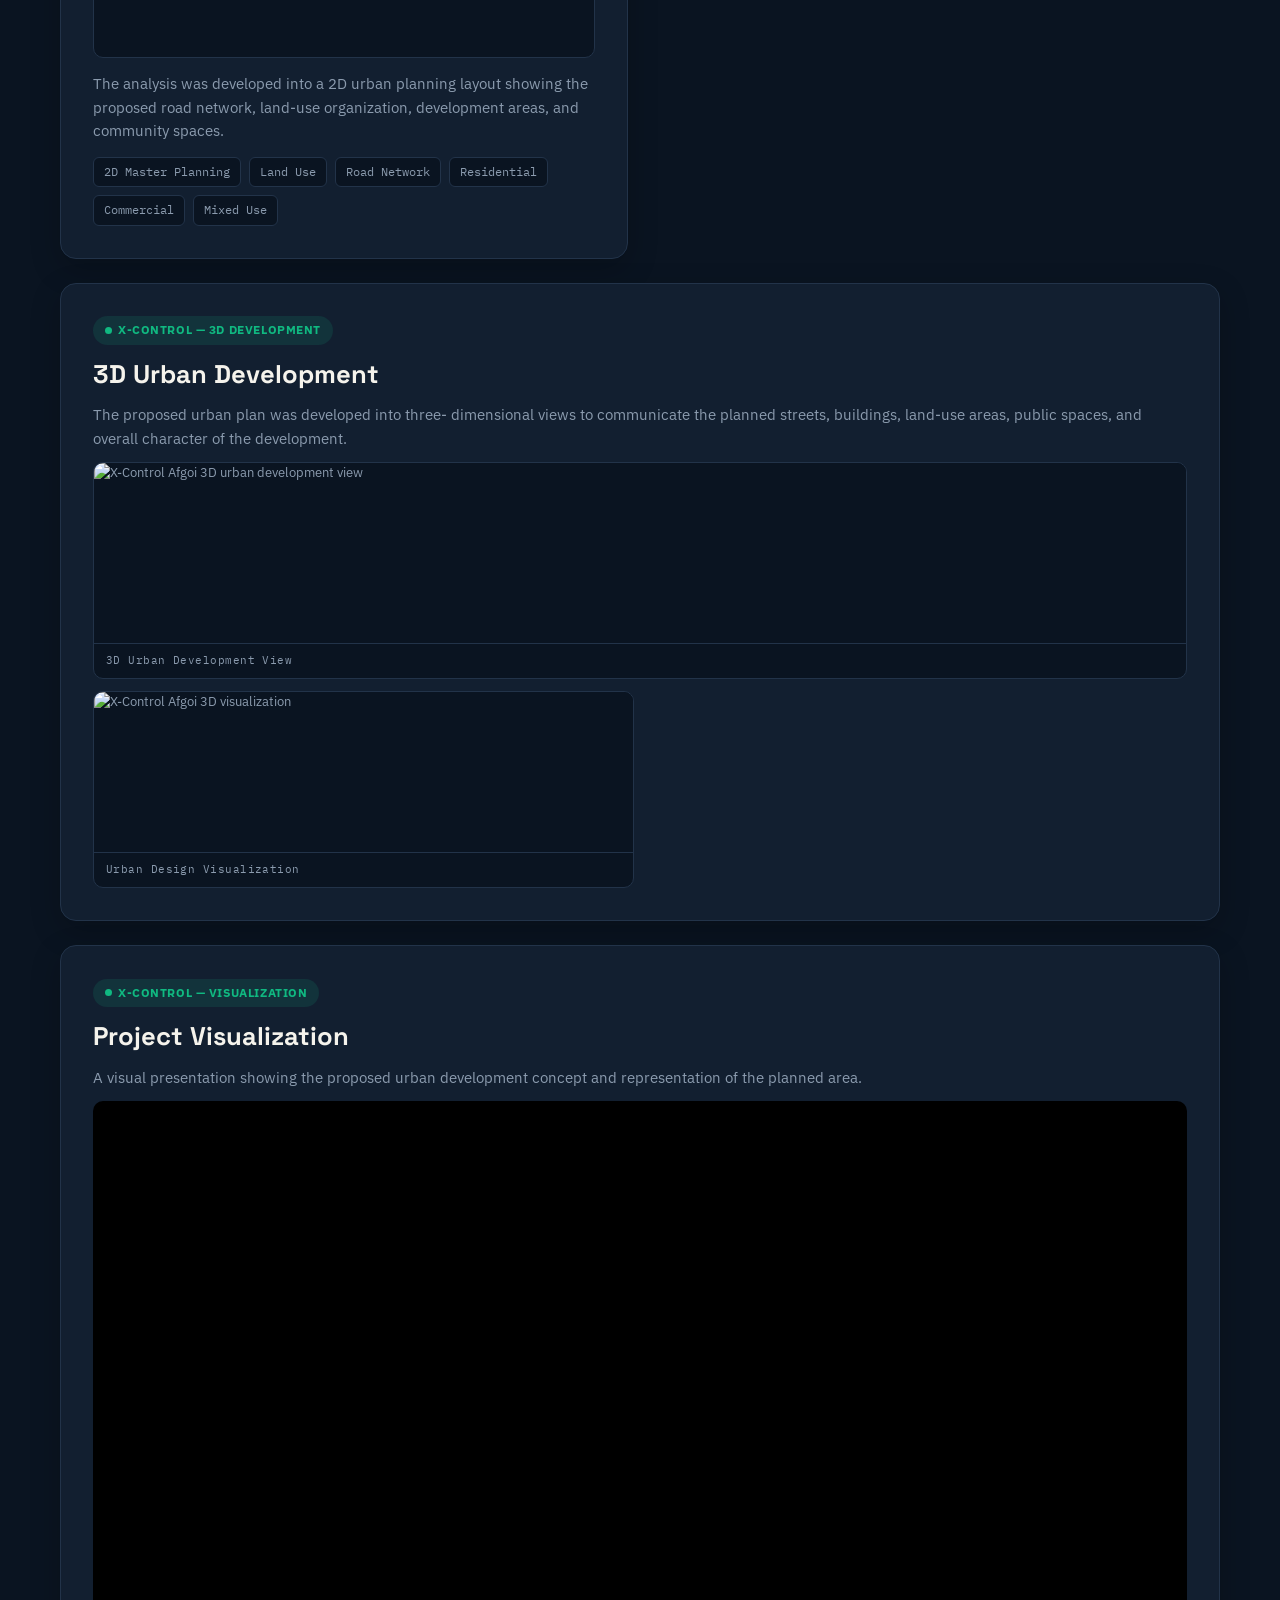
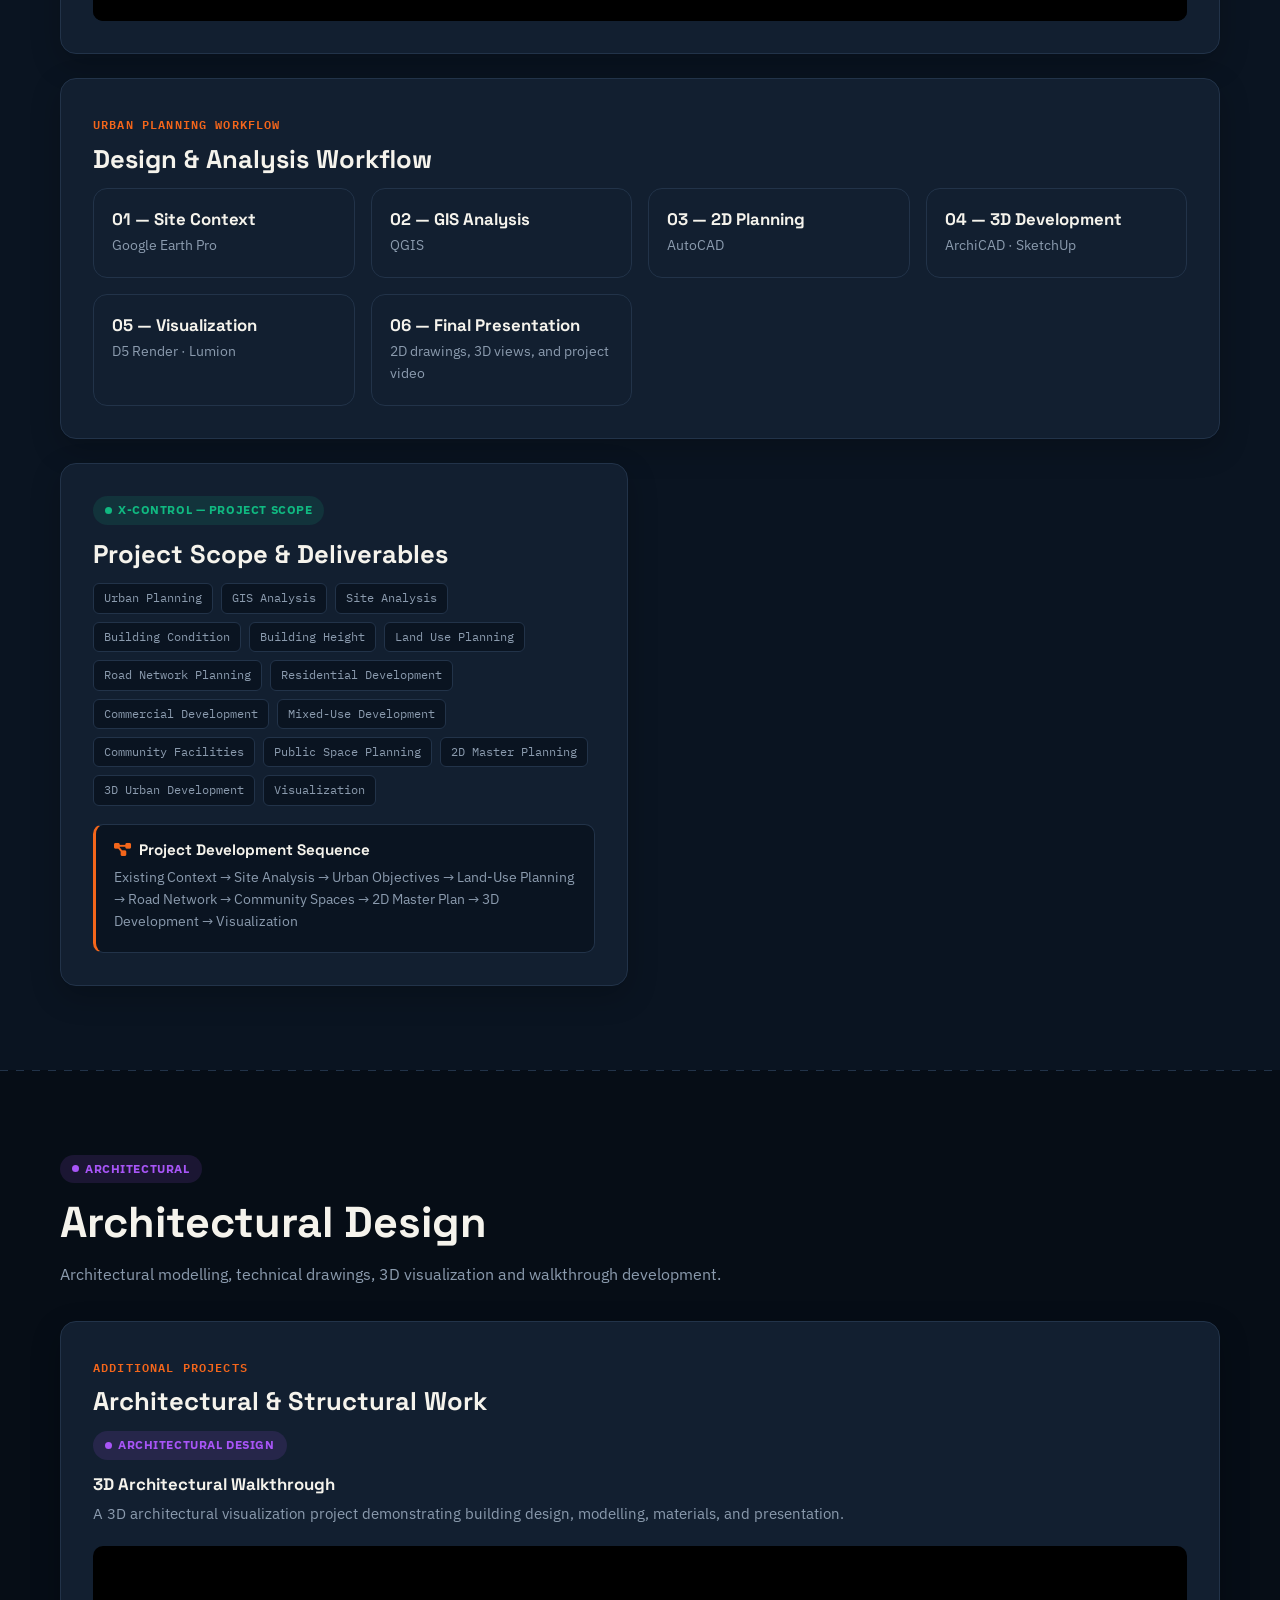
==== commit 1b4fb914: "Update portfolio website" ====
--- a/index.html
+++ b/index.html
@@ -1,386 +1,3602 @@
 <!DOCTYPE html>
 <html lang="en">
+
 <head>
-  <meta charset="UTF-8">
-  <meta name="viewport" content="width=device-width, initial-scale=1.0">
-  <title>Said Mustaf Ahmed | Civil Engineer Portfolio</title>
-  <style>
-    body {
-      font-family: Arial, sans-serif;
-      margin: 0;
-      padding: 0;
-      line-height: 1.6;
-      background-color: #f9f9f9;
-      color: #333;
+
+    <!-- =========================================================
+         BASIC SEO / META
+    ========================================================== -->
+
+    <meta charset="UTF-8">
+    <meta name="viewport" content="width=device-width, initial-scale=1.0">
+
+    <meta property="og:title"
+        content="Said Mustaf Ahmed | Civil Engineer | Construction | Architectural & Urban Design">
+
+    <meta property="og:description"
+        content="Civil Engineer specializing in construction, site engineering, architectural and urban design, and sustainable infrastructure projects.">
+
+    <meta property="og:image" content="assets/Said_Photo.jpg">
+    <meta property="og:type" content="website">
+
+    <meta name="description"
+        content="Said Mustaf Ahmed — Civil Engineer specializing in construction, site engineering, construction coordination, architectural and urban design, structural design, and sustainable infrastructure projects.">
+
+    <meta name="keywords"
+        content="Said Mustaf Ahmed, Civil Engineer, Construction Engineer, Site Engineer, Construction Coordination, Architectural Design, Urban Design, Structural Engineering, Solar PV, Sustainable Infrastructure, AutoCAD, ArchiCAD, SketchUp, ProtaStructure, Somalia Engineer">
+
+    <meta name="author" content="Said Mustaf Ahmed">
+    <meta name="robots" content="index, follow">
+    <meta name="theme-color" content="#0A1421">
+
+    <!-- Social sharing (use an absolute https:// URL for og:image once the site is online) -->
+    <meta name="twitter:card" content="summary_large_image">
+    <meta name="twitter:title"
+        content="Said Mustaf Ahmed | Civil Engineer | Construction | Architectural & Urban Design">
+    <meta name="twitter:image" content="assets/Said_Photo.jpg">
+
+    <!-- FAVICON - KEEP darl.png -->
+    <link rel="icon" href="assets/darl.png">
+
+    <title>Said Mustaf Ahmed | Civil Engineer | Construction | Architectural & Urban Design</title>
+
+    <!-- =========================================================
+         STYLES
+    ========================================================== -->
+
+    <link rel="stylesheet" href="style.css">
+
+    <!-- Google Fonts -->
+    <link rel="preconnect" href="https://fonts.googleapis.com">
+    <link rel="preconnect" href="https://fonts.gstatic.com" crossorigin>
+
+    <link
+        href="https://fonts.googleapis.com/css2?family=Space+Grotesk:wght@500;600;700&family=IBM+Plex+Sans:wght@300;400;500;600;700&family=IBM+Plex+Mono:wght@400;500;600&display=swap"
+        rel="stylesheet">
+
+    <!-- Font Awesome -->
+    <link
+        rel="stylesheet"
+        href="https://cdnjs.cloudflare.com/ajax/libs/font-awesome/6.4.0/css/all.min.css">
+
+    <!-- SweetAlert2 -->
+    <script src="https://cdn.jsdelivr.net/npm/sweetalert2@11" defer></script>
+
+    <!-- PageFlip -->
+    <script src="https://cdn.jsdelivr.net/npm/page-flip@2.0.7/dist/js/page-flip.browser.js" defer></script>
+
+    <!-- Structured data -->
+    <script type="application/ld+json">
+    {
+        "@context": "https://schema.org",
+        "@type": "Person",
+        "name": "Said Mustaf Ahmed",
+        "jobTitle": "Civil Engineer",
+        "description": "Civil Engineer specializing in construction, site engineering, architectural and urban design, and sustainable infrastructure projects.",
+        "email": "mailto:smustafahmed@gmail.com",
+        "telephone": "+252615189112",
+        "address": { "@type": "PostalAddress", "addressLocality": "Mogadishu", "addressCountry": "SO" },
+        "alumniOf": [
+            { "@type": "CollegeOrUniversity", "name": "City University of Mogadishu" },
+            { "@type": "CollegeOrUniversity", "name": "Benadir University" }
+        ],
+        "sameAs": [ "https://www.linkedin.com/in/said-mustaf-ahmed-91b057261" ]
     }
-    header {
-      background: #004466;
-      color: #fff;
-      padding: 2rem;
-      text-align: center;
-    }
-    section {
-      padding: 2rem;
-      margin: 1rem auto;
-      max-width: 900px;
-      background: #fff;
-      border-radius: 10px;
-      box-shadow: 0 2px 5px rgba(0,0,0,0.1);
-    }
-    h1, h2 {
-      color: #004466;
-    }
-    h2 {
-      border-bottom: 2px solid #eee;
-      padding-bottom: 0.5rem;
-      margin-bottom: 1rem;
-    }
-    h3 {
-      color: #2b4c7e;
-      margin-bottom: 10px;
-    }
-    p {
-      margin: 0.5rem 0;
-    }
-    ul {
-      padding-left: 20px;
-    }
-    footer {
-      text-align: center;
-      padding: 1.5rem;
-      background: #004466;
-      color: #fff;
-      margin-top: 2rem;
-    }
-    a {
-      color: #004466;
-      text-decoration: none;
-    }
-    a:hover {
-      text-decoration: underline;
-    }
-
-    /* Portfolio Gallery */
-    .gallery {
-      display: grid;
-      grid-template-columns: repeat(auto-fit, minmax(250px, 1fr));
-      gap: 20px;
-    }
-    .project-item {
-      text-align: center;
-      background: #f9fafc;
-      border: 1px solid #e0e6ed;
-      border-radius: 10px;
-      padding: 15px;
-      box-shadow: 0 2px 5px rgba(0,0,0,0.05);
-      transition: transform 0.2s ease-in-out;
-    }
-    .project-item:hover {
-      transform: scale(1.02);
-    }
-    .project-item img {
-      width: 100%;
-      height: 180px;
-      object-fit: cover;
-      border-radius: 8px;
-      margin-bottom: 10px;
-    }
-    .project-item p {
-      font-size: 15px;
-      color: #2b4c7e;
-      font-weight: 500;
-    }
-    /* Projects list */
-    .project {
-      background: #f9fafc;
-      border: 1px solid #e0e6ed;
-      border-radius: 12px;
-      padding: 20px;
-      margin-bottom: 25px;
-      box-shadow: 0 2px 6px rgba(0,0,0,0.05);
-    }
-    .project ul {
-      list-style: disc;
-      margin-left: 20px;
-    }
-    /* Profile picture */
-    .profile img {
-      width: 150px;
-      height: 150px;
-      border-radius: 50%;
-      display: block;
-      margin: auto 0 15px;
-    }
-    /* Skills */
-    #skills ul {
-      list-style: none;
-      padding: 0;
-      display: grid;
-      grid-template-columns: repeat(auto-fit, minmax(200px, 1fr));
-      gap: 10px;
-    }
-    #skills li {
-      background: #f0f4f8;
-      padding: 10px;
-      border-radius: 8px;
-      text-align: center;
-    }
-  </style>
+    </script>
+
 </head>
-<body>
-
-<header>
-  <h1>Said Mustaf Ahmed</h1>
-  <p>Civil Engineer | Structural Designer | Construction Specialist</p>
-</header>
-
-<!-- About Me -->
-<section id="about">
-  <h2>About Me</h2>
-  <div class="profile">
-    <img src="profile.jpg" alt="Said Mustaf Ahmed">
-  </div>
-  <p>
-    I have 1+ years of experience managing civil and structural engineering projects including hospitals, water supply infrastructure, and residential complexes. 
-    Skilled in project planning, site supervision, structural analysis, and climate-resilient design.
-  </p>
-</section>
-
-<!-- Education -->
-<section id="education">
-  <h2>Education</h2>
-  <p><strong>Benadir University</strong> – Bachelor of Civil Engineering, 2024</p>
-  <p><strong>Samabile Professional College</strong> – Diploma in Architectural Engineering, 2022</p>
-  <p><strong>Abrar University</strong> – Diploma in Cost Estimation & Contracting, 2022</p>
-</section>
-
-<!-- Certifications -->
-<section id="certifications">
-  <h2>Licenses & Certifications</h2>
-  <ul>
-    <li>Introduction to HSE Engineering – Khalifa University (2025)</li>
-    <li>The Construction Management Industry – University of Maryland (2025)</li>
-    <li>Water Pollution Management – Cap-Net (2025)</li>
-    <li>Prokon Analysis & Design of R.C.C Buildings – Udemy (2025)</li>
-    <li>Oracle Primavera P6 – Udemy (2024)</li>
-    <li>SketchUp & Revit for 3D Modeling – Udemy (2024)</li>
-    <li>IWRM for Climate Resilience – Cap-Net (2023)</li>
-    <li>Introduction to Climate Change – CARE Academy (2023)</li>
-  </ul>
-</section>
-
-<!-- Experience -->
-<section id="experience">
-  <h2>Experience</h2>
-  <p><strong>Site Engineer</strong>, Kamaal Engineers Ltd. (Nov 2024 – Present)</p>
-</section>
-
-<!-- Key Projects -->
-<section id="projects">
-  <h2>Key Projects</h2>
-  
-  <div class="project">
-    <h3>Design and Construction of Elevated Water Tank – Madina Hospital</h3>
-    <p><strong>Duration:</strong> Mar 2025 – May 2025</p>
-    <p><strong>Client:</strong> ICRC</p>
-    <ul>
-      <li>Conducted user demand assessments and supported structural design</li>
-      <li>Supervised excavation, foundation, columns, and slab casting</li>
-      <li>Ensured strict compliance with ICRC safety and durability standards</li>
-    </ul>
-    <p><em>Result: Delivered a durable water system ensuring reliable supply for hospital operations.</em></p>
-  </div>
-
-  <div class="project">
-    <h3>Construction of Medical Laboratory Complex – Madina Hospital</h3>
-    <p><strong>Duration:</strong> Nov 2024 – Mar 2025</p>
-    <p><strong>Client:</strong> ICRC</p>
-    <ul>
-      <li>Supervised structural works, finishes, MEP installations, and site development</li>
-      <li>Coordinated contractors, ensuring timely and high-quality execution</li>
-      <li>Maintained daily progress reports for stakeholders</li>
-    </ul>
-    <p><em>Result: Delivered a fully functional laboratory meeting international standards.</em></p>
-  </div>
-
-  <div class="project">
-    <h3>Reconstruction of Medical Warehouse – Madina Hospital</h3>
-    <p><strong>Duration:</strong> Nov 2024 – Mar 2025</p>
-    <p><strong>Client:</strong> ICRC</p>
-    <ul>
-      <li>Demolished and rehabilitated using reinforced concrete and plastering</li>
-      <li>Applied protective coatings and medical-grade finishes</li>
-      <li>Ensured compliance with hygiene and ICRC specifications</li>
-    </ul>
-    <p><em>Result: Built a modern pharmaceutical hub to strengthen hospital supply chains.</em></p>
-  </div>
-
-  <div class="project">
-    <h3>Rehabilitation of Existing Elevated Water Tank – Madina Hospital</h3>
-    <p><strong>Duration:</strong> Feb 2025 – Mar 2025</p>
-    <p><strong>Client:</strong> ICRC</p>
-    <ul>
-      <li>Sealed shear walls and applied waterproof coatings</li>
-      <li>Treated corroded reinforcement with anti-corrosive protection</li>
-      <li>Repaired slab sections and restored structural durability</li>
-    </ul>
-    <p><em>Result: Reinforced and restored tank, ensuring sustainable hospital water supply.</em></p>
-  </div>
-</section>
-
-<!-- Portfolio / Gallery -->
-<section id="portfolio">
-  <h2>Portfolio / Gallery</h2>
-  <div class="gallery">
-
-    <!-- Work Experience (Kamaal Engineers Ltd.) -->
-    <div class="project-item">
-      <img src="site1.jpg" alt="Site Supervision – Kamaal Engineers Ltd.">
-      <p>Ground Slab Surveying – Kamaal Engineers Ltd.</p>
+
+
+<body class="view-book">
+
+    <!-- Apply saved theme before first paint (prevents a dark/light flash) -->
+    <script>
+        try {
+            if (localStorage.getItem("theme") === "light") {
+                document.body.classList.add("light-theme");
+            }
+        } catch (e) { }
+    </script>
+
+    <!-- =========================================================
+         NAVBAR
+    ========================================================== -->
+
+    <header id="navbar">
+
+        <div class="container nav-container">
+
+            <a class="logo" href="#top" aria-label="Said Mustaf Ahmed — back to top">
+                <img
+                    id="nav-logo"
+                    src="assets/darl.png"
+                    alt="Said Mustaf Ahmed">
+            </a>
+
+            <!-- Shown in Modern view -->
+            <nav class="modern-nav" aria-label="Portfolio sections">
+                <a href="#about">About</a>
+                <a href="#education">Education</a>
+                <a href="#experience">Experience</a>
+                <a href="#skills">Skills</a>
+                <a href="#software">Tools</a>
+                <a href="#projects">Projects</a>
+                <a href="#contact">Contact</a>
+            </nav>
+
+            <!-- Shown in Book view -->
+            <div class="book-progress">
+                <span id="pageIndicator">Sheet 01 / 38</span>
+            </div>
+
+            <div class="nav-actions">
+
+                <div class="view-switch" role="group" aria-label="Choose portfolio view">
+
+                    <button
+                        type="button"
+                        class="view-btn"
+                        data-view="book"
+                        aria-pressed="true"
+                        aria-label="Book view"
+                        title="Book view">
+                        <i class="fa-solid fa-book-open"></i>
+                        <span>Book</span>
+                    </button>
+
+                    <button
+                        type="button"
+                        class="view-btn"
+                        data-view="modern"
+                        aria-pressed="false"
+                        aria-label="Modern view"
+                        title="Modern scrolling view">
+                        <i class="fa-solid fa-table-columns"></i>
+                        <span>Modern</span>
+                    </button>
+
+                </div>
+
+                <button
+                    type="button"
+                    class="theme-toggle"
+                    aria-label="Switch to light theme">
+                    <i class="fa-solid fa-moon"></i>
+                </button>
+
+                <a
+                    href="assets/Said%20Mustaf%20Ahmed%20Europass%20CV-1%20(1).pdf"
+                    download
+                    class="btn btn-primary small"
+                    aria-label="Download CV">
+                    <i class="fa-solid fa-file-arrow-down"></i>
+                    <span class="btn-label">Download CV</span>
+                </a>
+
+            </div>
+
+        </div>
+
+    </header>
+
+
+    <!-- =========================================================
+         BOOK STAGE
+    ========================================================== -->
+
+    <main class="book-stage">
+
+        <button
+            class="book-arrow book-arrow-left"
+            id="prevPage"
+            aria-label="Previous page">
+
+            <i class="fa-solid fa-chevron-left"></i>
+
+        </button>
+
+
+        <div id="book">
+
+
+            <!-- =================================================
+                 PAGE 01 — COVER
+            ================================================== -->
+
+            <div class="page page-cover" data-density="hard" data-view="book">
+
+                <video
+                    class="cover-bg-video"
+                    aria-hidden="true"
+                    autoplay
+                    muted
+                    loop
+                    playsinline
+                    preload="auto"
+                    poster="assets/architectural-poster.jpg">
+
+                    <source
+                        src="assets/architectural-bg.mp4"
+                        type="video/mp4">
+
+                </video>
+
+                <div class="cover-bg-overlay"></div>
+
+                <div class="page-inner cover-inner">
+
+                    <span class="cover-eyebrow">
+                        Engineering Portfolio
+                    </span>
+
+                    <h1 class="cover-name">
+                        Said Mustaf<br>
+                        Ahmed
+                    </h1>
+
+                    <p class="cover-role">
+                        Civil Engineer |
+                        Construction |
+                        Architectural &amp; Urban Design
+                    </p>
+
+                    <div class="title-block cover-title-block">
+
+                        <div class="title-block-field">
+                            <span>Location</span>
+                            <strong>Mogadishu, Somalia</strong>
+                        </div>
+
+                        <div class="title-block-field">
+                            <span>Edition</span>
+                            <strong>2026</strong>
+                        </div>
+
+                    </div>
+
+                    <p class="cover-hint">
+                        <i class="fa-solid fa-hand-pointer"></i>
+                        Click the edge or use the arrows to open
+                    </p>
+
+                </div>
+
+            </div>
+
+
+            <!-- =================================================
+                 PAGE 02 — TABLE OF CONTENTS
+            ================================================== -->
+
+            <div class="page" data-density="soft" data-view="book" data-anchor="contents">
+
+                <div class="page-inner">
+
+                    <span class="section-tag">
+                        Contents
+                    </span>
+
+                    <h2>
+                        Table of Contents
+                    </h2>
+
+                    <ul class="toc-list">
+
+                        <li>
+                            <button class="toc-link" data-goto="about">
+                                About &amp; Expertise
+                            </button>
+                        </li>
+
+                        <li>
+                            <button class="toc-link" data-goto="education">
+                                Education
+                            </button>
+                        </li>
+
+                        <li>
+                            <button class="toc-link" data-goto="experience">
+                                Experience
+                            </button>
+                        </li>
+
+                        <li>
+                            <button class="toc-link" data-goto="skills">
+                                Skills
+                            </button>
+                        </li>
+
+                        <li>
+                            <button class="toc-link" data-goto="software">
+                                Software &amp; Technical Tools
+                            </button>
+                        </li>
+
+                        <li>
+                            <button class="toc-link" data-goto="projects">
+                                Featured Projects
+                            </button>
+                        </li>
+
+                        <li>
+                            <button class="toc-link" data-goto="solar">
+                                Large-Scale Solar PV Project
+                            </button>
+                        </li>
+
+                        <li>
+                            <button class="toc-link" data-goto="urban">
+                                X-Control Afgoi Urban Development
+                            </button>
+                        </li>
+
+                        <li>
+                            <button class="toc-link" data-goto="architectural">
+                                Additional Projects
+                            </button>
+                        </li>
+
+                        <li>
+                            <button class="toc-link" data-goto="contact">
+                                Contact
+                            </button>
+                        </li>
+
+                    </ul>
+
+                </div>
+
+            </div>
+
+
+            <!-- =================================================
+                 PAGE 03 — ABOUT
+            ================================================== -->
+
+            <div class="page" data-density="soft" data-group="about" data-anchor="about">
+
+                <div class="page-inner">
+
+                    <span class="section-tag">
+                        Engineering Expertise
+                    </span>
+
+                    <h2>
+                        Building Practical Solutions for Modern Infrastructure
+                    </h2>
+
+                    <p class="page-lead">
+                        Civil Engineer experienced in site engineering,
+                        construction coordination, architectural design,
+                        quantity estimation, structural design, and
+                        sustainable infrastructure projects.
+                    </p>
+
+                    <div class="page-card-grid">
+
+                        <div class="card">
+
+                            <div class="icon-box">
+                                <i class="fa-solid fa-helmet-safety"></i>
+                            </div>
+
+                            <h3>
+                                Site Engineering
+                            </h3>
+
+                            <p>
+                                Construction supervision, site inspections,
+                                quality monitoring, contractor coordination,
+                                measurements, and progress tracking.
+                            </p>
+
+                        </div>
+
+
+                        <div class="card">
+
+                            <div class="icon-box">
+                                <i class="fa-solid fa-building"></i>
+                            </div>
+
+                            <h3>
+                                Construction &amp; Coordination
+                            </h3>
+
+                            <p>
+                                Coordinating construction activities,
+                                contractors, subcontractors, suppliers,
+                                drawings, specifications, and documentation.
+                            </p>
+
+                        </div>
+
+
+                        <div class="card">
+
+                            <div class="icon-box">
+                                <i class="fa-solid fa-compass-drafting"></i>
+                            </div>
+
+                            <h3>
+                                Architectural &amp; Urban Design
+                            </h3>
+
+                            <p>
+                                Architectural drawings, building layouts,
+                                3D visualization, spatial planning,
+                                and urban development concepts.
+                            </p>
+
+                        </div>
+
+
+                        <div class="card">
+
+                            <div class="icon-box">
+                                <i class="fa-solid fa-leaf"></i>
+                            </div>
+
+                            <h3>
+                                Sustainable Infrastructure
+                            </h3>
+
+                            <p>
+                                Professional development and project
+                                exposure in sustainable cities,
+                                renewable energy infrastructure,
+                                and resilient development.
+                            </p>
+
+                        </div>
+
+                    </div>
+
+                </div>
+
+            </div>
+
+
+            <!-- =================================================
+                 PAGE 04 — EDUCATION
+            ================================================== -->
+
+            <div class="page" data-density="soft" data-group="education" data-anchor="education">
+
+                <div class="page-inner">
+
+                    <span class="section-tag">
+                        Academic Background
+                    </span>
+
+                    <h2>
+                        Education
+                    </h2>
+
+                    <div class="timeline">
+
+                        <div class="timeline-item">
+
+                            <div class="timeline-content">
+
+                                <span class="date">
+                                    Oct 2025 – Jul 2026
+                                </span>
+
+                                <h3>
+                                    Postgraduate Diploma in Architectural
+                                    &amp; Urban Design
+                                </h3>
+
+                                <h4>
+                                    City University of Mogadishu
+                                </h4>
+
+                                <p class="gpa">
+                                    <strong>Grade:</strong>
+                                    A- (87.1%)
+                                </p>
+
+                                <p>
+                                    Specialized in sustainable urban design
+                                    and development, visualization and
+                                    representation, architectural design
+                                    studio, and integrated building systems.
+                                </p>
+
+                            </div>
+
+                        </div>
+
+
+                        <div class="timeline-item">
+
+                            <div class="timeline-content">
+
+                                <span class="date">
+                                    Oct 2020 – Oct 2024
+                                </span>
+
+                                <h3>
+                                    Bachelor of Civil Engineering
+                                </h3>
+
+                                <h4>
+                                    Benadir University
+                                </h4>
+
+                                <p class="gpa">
+                                    <strong>GPA:</strong>
+                                    4.5 / 5.0
+                                </p>
+
+                                <p>
+                                    Focused on structural engineering,
+                                    reinforced concrete design, construction
+                                    management, transportation engineering,
+                                    and infrastructure development.
+                                </p>
+
+                            </div>
+
+                        </div>
+
+
+                        <div class="timeline-item">
+
+                            <div class="timeline-content">
+
+                                <span class="date">
+                                    Feb 2021 – Jan 2022
+                                </span>
+
+                                <h3>
+                                    Diploma in Architectural Engineering
+                                </h3>
+
+                                <h4>
+                                    Samabile Professional College
+                                </h4>
+
+                                <p class="gpa">
+                                    <strong>Grade:</strong>
+                                    B (82.2%)
+                                    &nbsp;|&nbsp;
+                                    <strong>GPA:</strong>
+                                    3.5 / 5.0
+                                </p>
+
+                                <p>
+                                    Architectural design, drafting,
+                                    3D modelling, and construction drawings.
+                                </p>
+
+                            </div>
+
+                        </div>
+
+                    </div>
+
+                </div>
+
+            </div>
+
+
+            <!-- =================================================
+                 PAGE 05 — EXPERIENCE
+            ================================================== -->
+
+            <div class="page" data-density="soft" data-group="experience" data-anchor="experience">
+
+                <div class="page-inner">
+
+                    <span class="section-tag">
+                        Professional Journey
+                    </span>
+
+                    <h2>
+                        Experience
+                    </h2>
+
+                    <div class="timeline">
+
+                        <!-- DELTA -->
+
+                        <div class="timeline-item">
+
+                            <div class="timeline-content">
+
+                                <span class="date">
+                                    Jan 2026 – Present
+                                </span>
+
+                                <h3>
+                                    Assistant Site Engineer
+                                    &amp; Construction Coordinator
+                                </h3>
+
+                                <h4>
+                                    Delta Engineering &amp; Consultants Ltd.
+                                </h4>
+
+                                <p class="job-type">
+                                    <i class="fa-solid fa-building"></i>
+                                    Full-time • On-site
+                                </p>
+
+                                <p>
+                                    Supporting civil construction supervision,
+                                    labour and subcontractor coordination,
+                                    quantity measurement, materials logistics,
+                                    progress monitoring, and project
+                                    documentation on a large-scale project.
+                                </p>
+
+                                <ul>
+
+                                    <li>
+                                        Site Supervision |
+                                        Construction Coordination
+                                    </li>
+
+                                    <li>
+                                        Quantity Measurement |
+                                        Materials &amp; Labour Coordination
+                                    </li>
+
+                                </ul>
+
+                            </div>
+
+                        </div>
+
+
+                        <!-- KAMAAL -->
+
+                        <div class="timeline-item">
+
+                            <div class="timeline-content">
+
+                                <span class="date">
+                                    Nov 2024 – Jan 2026
+                                </span>
+
+                                <h3>
+                                    Site Engineer
+                                </h3>
+
+                                <h4>
+                                    Kamaal Engineers Ltd.
+                                </h4>
+
+                                <p class="job-type">
+                                    <i class="fa-solid fa-building"></i>
+                                    Full-time • On-site
+                                </p>
+
+                                <p>
+                                    Managed site activities, construction
+                                    supervision, inspections, quality control,
+                                    contractor coordination, measurements,
+                                    and project documentation.
+                                </p>
+
+                                <ul>
+
+                                    <li>
+                                        Site Supervision |
+                                        Quality Control
+                                    </li>
+
+                                    <li>
+                                        Construction Coordination |
+                                        Project Documentation
+                                    </li>
+
+                                </ul>
+
+                            </div>
+
+                        </div>
+
+                    </div>
+
+                </div>
+
+            </div>
+
+
+            <!-- =================================================
+                 PAGE 06 — EXPERIENCE CONTINUED
+            ================================================== -->
+
+            <div class="page" data-density="soft" data-group="experience">
+
+                <div class="page-inner">
+
+                    <span class="section-tag">
+                        Professional Journey
+                    </span>
+
+                    <h2>
+                        Experience — Design Practice
+                    </h2>
+
+                    <div class="timeline">
+
+                        <div class="timeline-item">
+
+                            <div class="timeline-content">
+
+                                <span class="date">
+                                    Aug 2025 – Present
+                                </span>
+
+                                <h3>
+                                    Architectural Designer
+                                </h3>
+
+                                <h4>
+                                    Greenland Construction &amp; Engineering
+                                </h4>
+
+                                <p class="job-type">
+                                    <i class="fa-solid fa-laptop-house"></i>
+                                    Part-time • Remote
+                                </p>
+
+                                <p>
+                                    Developing architectural concepts,
+                                    technical drawings, 3D visualizations,
+                                    and design solutions for building projects.
+                                </p>
+
+                                <ul>
+
+                                    <li>
+                                        Architectural Design |
+                                        Technical Drawings
+                                    </li>
+
+                                    <li>
+                                        AutoCAD |
+                                        ArchiCAD |
+                                        3D Visualization
+                                    </li>
+
+                                </ul>
+
+                            </div>
+
+                        </div>
+
+
+                        <div class="timeline-item">
+
+                            <div class="timeline-content">
+
+                                Part-time remote role, carried out alongside my current full-time site engineering position
+
+                                
+                            </div>
+
+                        </div>
+
+                    </div>
+
+                </div>
+
+            </div>
+
+
+            <!-- =================================================
+                 PAGE 07 — SKILLS
+            ================================================== -->
+
+            <div class="page" data-density="soft" data-group="skills" data-anchor="skills">
+
+                <div class="page-inner">
+
+                    <span class="section-tag">
+                        Professional Skills
+                    </span>
+
+                    <h2>
+                        Engineering Skills &amp; Technical Expertise
+                    </h2>
+
+                    <p class="page-lead">
+                        Combining civil engineering knowledge with practical
+                        experience in structural engineering, construction
+                        management, architectural design, GIS, quantity
+                        surveying, and sustainable infrastructure.
+                    </p>
+
+                    <div class="page-card-grid page-card-grid-3">
+
+                        <div class="card">
+
+                            <div class="icon-box">
+                                <i class="fas fa-building"></i>
+                            </div>
+
+                            <h3>
+                                Structural Engineering
+                            </h3>
+
+                            <p>
+                                Reinforced concrete design, steel structures,
+                                foundation systems, slabs, beams, columns,
+                                retaining walls, and structural analysis.
+                            </p>
+
+                        </div>
+
+
+                        <div class="card">
+
+                            <div class="icon-box">
+                                <i class="fas fa-city"></i>
+                            </div>
+
+                            <h3>
+                                Civil Engineering
+                            </h3>
+
+                            <p>
+                                Infrastructure planning, road works,
+                                drainage systems, water supply, site
+                                development, and civil construction works.
+                            </p>
+
+                        </div>
+
+
+                        <div class="card">
+
+                            <div class="icon-box">
+                                <i class="fas fa-hard-hat"></i>
+                            </div>
+
+                            <h3>
+                                Construction Management
+                            </h3>
+
+                            <p>
+                                Site supervision, contractor coordination,
+                                construction planning, quality control,
+                                safety, scheduling, and progress monitoring.
+                            </p>
+
+                        </div>
+
+
+                        <div class="card">
+
+                            <div class="icon-box">
+                                <i class="fas fa-calculator"></i>
+                            </div>
+
+                            <h3>
+                                Quantity Surveying
+                            </h3>
+
+                            <p>
+                                Quantity take-off, BOQ preparation,
+                                cost estimation, procurement, budgeting,
+                                measurements, and payment documentation.
+                            </p>
+
+                        </div>
+
+
+                        <div class="card">
+
+                            <div class="icon-box">
+                                <i class="fas fa-water"></i>
+                            </div>
+
+                            <h3>
+                                Water Infrastructure
+                            </h3>
+
+                            <p>
+                                Elevated water tanks, water supply systems,
+                                distribution systems, hydraulic structures,
+                                sanitation works, and rehabilitation.
+                            </p>
+
+                        </div>
+
+
+                        <div class="card">
+
+                            <div class="icon-box">
+                                <i class="fas fa-leaf"></i>
+                            </div>
+
+                            <h3>
+                                Sustainable Engineering
+                            </h3>
+
+                            <p>
+                                Climate-resilient infrastructure,
+                                renewable energy projects, sustainable
+                                development, and resilient practices.
+                            </p>
+
+                        </div>
+
+                    </div>
+
+                </div>
+
+            </div>
+
+
+            <!-- =================================================
+                 PAGE 08 — SOFTWARE
+            ================================================== -->
+
+            <div class="page" data-density="soft" data-group="software" data-anchor="software">
+
+                <div class="page-inner">
+
+                    <span class="section-tag">
+                        Engineering Tools
+                    </span>
+
+                    <h2>
+                        Software &amp; Technical Tools
+                    </h2>
+
+                    <p class="page-lead">
+                        Engineering, architectural, GIS, visualization,
+                        and project management tools used for design,
+                        planning, analysis, documentation, and construction.
+                    </p>
+
+                    <div class="software-list">
+
+                        <div class="software-item">
+
+                            <i class="fas fa-drafting-compass"></i>
+
+                            <div>
+
+                                <h3>
+                                    Structural &amp; Design
+                                </h3>
+
+                                <p>
+                                    AutoCAD · Prokon · ProtaStructure ·
+                                    Autodesk Revit · ArchiCAD · SketchUp
+                                </p>
+
+                            </div>
+
+                        </div>
+
+
+                        <div class="software-item">
+
+                            <i class="fas fa-map-location-dot"></i>
+
+                            <div>
+
+                                <h3>
+                                    GIS &amp; Mapping
+                                </h3>
+
+                                <p>
+                                    QGIS · ArcGIS · Google Earth Pro
+                                </p>
+
+                            </div>
+
+                        </div>
+
+
+                        <div class="software-item">
+
+                            <i class="fas fa-calendar-check"></i>
+
+                            <div>
+
+                                <h3>
+                                    Project Management
+                                </h3>
+
+                                <p>
+                                    Oracle Primavera P6 · Project Scheduling ·
+                                    Construction Planning · Resource Management
+                                </p>
+
+                            </div>
+
+                        </div>
+
+
+                        <div class="software-item">
+
+                            <i class="fas fa-image"></i>
+
+                            <div>
+
+                                <h3>
+                                    Presentation &amp; Documentation
+                                </h3>
+
+                                <p>
+                                    Adobe Photoshop · Technical Documentation ·
+                                    Engineering Reports · 3D Visualization
+                                </p>
+
+                            </div>
+
+                        </div>
+
+                    </div>
+
+                </div>
+
+            </div>
+
+
+            <!-- =================================================
+                 PAGE 09 — PROJECT INDEX
+            ================================================== -->
+
+            <div class="page" data-density="soft" data-view="book" data-anchor="projects">
+
+                <div class="page-inner">
+
+                    <span class="section-tag">
+                        Portfolio
+                    </span>
+
+                    <h2>
+                        Featured Projects
+                    </h2>
+
+                    <p class="page-lead">
+                        Selected civil engineering, construction,
+                        renewable energy, structural, architectural,
+                        and urban design projects.
+                    </p>
+
+                    <div class="project-index">
+
+                        <button class="project-index-item" data-goto="civil">
+
+                            <span class="category-badge cat-civil">
+                                Civil
+                            </span>
+
+                            <h3>
+                                Construction of Medical House
+                            </h3>
+
+                            <span class="project-index-arrow">
+                                <i class="fa-solid fa-arrow-right"></i>
+                            </span>
+
+                        </button>
+
+
+                        <button class="project-index-item" data-goto="water-tank">
+
+                            <span class="category-badge cat-civil">
+                                Civil
+                            </span>
+
+                            <h3>
+                                Elevated Water Tank
+                            </h3>
+
+                            <span class="project-index-arrow">
+                                <i class="fa-solid fa-arrow-right"></i>
+                            </span>
+
+                        </button>
+
+
+                        <button class="project-index-item" data-goto="tank-rehab">
+
+                            <span class="category-badge cat-civil">
+                                Civil
+                            </span>
+
+                            <h3>
+                                Rehabilitation of Elevated Water Tank
+                            </h3>
+
+                            <span class="project-index-arrow">
+                                <i class="fa-solid fa-arrow-right"></i>
+                            </span>
+
+                        </button>
+
+
+                        <button class="project-index-item" data-goto="warehouse">
+
+                            <span class="category-badge cat-civil">
+                                Civil
+                            </span>
+
+                            <h3>
+                                Rehabilitation of Medical Warehouse
+                            </h3>
+
+                            <span class="project-index-arrow">
+                                <i class="fa-solid fa-arrow-right"></i>
+                            </span>
+
+                        </button>
+
+
+                        <button class="project-index-item" data-goto="solar">
+
+                            <span class="category-badge cat-renewable">
+                                Renewable Energy
+                            </span>
+
+                            <h3>
+                                Large-Scale Solar PV Project — Baidoa
+                            </h3>
+
+                            <span class="project-index-arrow">
+                                <i class="fa-solid fa-arrow-right"></i>
+                            </span>
+
+                        </button>
+
+
+                        <button class="project-index-item" data-goto="urban">
+
+                            <span class="category-badge cat-urban">
+                                Urban Design
+                            </span>
+
+                            <h3>
+                                X-Control Afgoi Urban Development Plan
+                            </h3>
+
+                            <span class="project-index-arrow">
+                                <i class="fa-solid fa-arrow-right"></i>
+                            </span>
+
+                        </button>
+
+
+                        <button class="project-index-item" data-goto="architectural">
+
+                            <span class="category-badge cat-architectural">
+                                Architectural
+                            </span>
+
+                            <h3>
+                                3D Architectural Walkthrough
+                            </h3>
+
+                            <span class="project-index-arrow">
+                                <i class="fa-solid fa-arrow-right"></i>
+                            </span>
+
+                        </button>
+
+
+                        <button class="project-index-item" data-goto="structural">
+
+                            <span class="category-badge cat-structural">
+                                Structural
+                            </span>
+
+                            <h3>
+                                G+3 Residential Building — Structural Design
+                            </h3>
+
+                            <span class="project-index-arrow">
+                                <i class="fa-solid fa-arrow-right"></i>
+                            </span>
+
+                        </button>
+
+                    </div>
+
+                </div>
+
+            </div>
+
+
+            <!-- =================================================
+                 PAGE 10 — MEDICAL HOUSE
+            ================================================== -->
+
+            <div class="page" data-density="soft" data-group="civil" data-anchor="civil">
+
+                <div class="page-inner project-page">
+
+                    <span class="category-badge cat-civil">
+                        Civil &amp; Construction
+                    </span>
+
+                    <span class="client-info">
+                        Client: Madina Hospital |
+                        Location: Mogadishu
+                    </span>
+
+                    <h2>
+                        Construction of Medical House
+                    </h2>
+
+                    <img
+                        class="project-page-img"
+                        src="assets/insidemedicalhousemadina.jpeg"
+                        alt="Construction of Medical House at Madina Hospital">
+
+                    <p>
+                        Construction of a new medical house facility for
+                        Madina Hospital, including civil works, building
+                        construction, finishing, and integration with the
+                        existing hospital environment.
+                    </p>
+
+                    <ul class="detail-list">
+
+                        <li>
+                            <i class="fa-solid fa-check"></i>
+                            Foundation and building construction.
+                        </li>
+
+                        <li>
+                            <i class="fa-solid fa-check"></i>
+                            Superstructure and masonry works.
+                        </li>
+
+                        <li>
+                            <i class="fa-solid fa-check"></i>
+                            Interior and exterior finishing works.
+                        </li>
+
+                    </ul>
+
+                </div>
+
+            </div>
+
+
+            <!-- =================================================
+                 PAGE 11 — ELEVATED WATER TANK
+            ================================================== -->
+
+            <div class="page" data-density="soft" data-group="civil" data-anchor="water-tank">
+
+                <div class="page-inner project-page">
+
+                    <span class="category-badge cat-civil">
+                        Civil &amp; Construction
+                    </span>
+
+                    <span class="client-info">
+                        Client: Madina Hospital |
+                        Location: Mogadishu
+                    </span>
+
+                    <h2>
+                        Elevated Water Tank
+                    </h2>
+
+                    <img
+                        class="project-page-img"
+                        src="assets/newelevatedwatertankmadina2.jpeg"
+                        alt="Elevated Water Tank Construction">
+
+                    <p>
+                        Construction of a reinforced concrete elevated
+                        water tank to support reliable water storage
+                        and supply for hospital operations.
+                    </p>
+
+                    <ul class="detail-list">
+
+                        <li>
+                            <i class="fa-solid fa-check"></i>
+                            Reinforced concrete structural works.
+                        </li>
+
+                        <li>
+                            <i class="fa-solid fa-check"></i>
+                            Scaffolding and elevated construction works.
+                        </li>
+
+                        <li>
+                            <i class="fa-solid fa-check"></i>
+                            Water storage and distribution infrastructure.
+                        </li>
+
+                    </ul>
+
+                </div>
+
+            </div>
+
+
+            <!-- =================================================
+                 PAGE 12 — REHABILITATION WATER TANK
+            ================================================== -->
+
+            <div class="page" data-density="soft" data-group="civil" data-anchor="tank-rehab">
+
+                <div class="page-inner project-page">
+
+                    <span class="category-badge cat-civil">
+                        Civil &amp; Construction
+                    </span>
+
+                    <span class="client-info">
+                        Client: Madina Hospital |
+                        Role: Site Engineer
+                    </span>
+
+                    <h2>
+                        Rehabilitation of Existing Elevated Water Tank
+                    </h2>
+
+                    <img
+                        class="project-page-img"
+                        src="assets/existingelavetedwatertrankmadina.jpeg"
+                        alt="Rehabilitation of Existing Elevated Water Tank">
+
+                    <p>
+                        Rehabilitation of an existing elevated water tank,
+                        including repair works, waterproofing, and improvements
+                        to protect the structure and extend its service life.
+                    </p>
+
+                    <ul class="detail-list">
+
+                        <li>
+                            <i class="fa-solid fa-check"></i>
+                            Assessment and identification of repair requirements.
+                        </li>
+
+                        <li>
+                            <i class="fa-solid fa-check"></i>
+                            Concrete surface repair and waterproofing.
+                        </li>
+
+                        <li>
+                            <i class="fa-solid fa-check"></i>
+                            Reinforcement protection and maintenance works.
+                        </li>
+
+                    </ul>
+
+                </div>
+
+            </div>
+
+
+            <!-- =================================================
+                 PAGE 13 — MEDICAL WAREHOUSE
+            ================================================== -->
+
+            <div class="page" data-density="soft" data-group="civil" data-anchor="warehouse">
+
+                <div class="page-inner project-page">
+
+                    <span class="category-badge cat-civil">
+                        Civil &amp; Construction
+                    </span>
+
+                    <span class="client-info">
+                        Client: Madina Hospital |
+                        Location: Mogadishu
+                    </span>
+
+                    <h2>
+                        Rehabilitation of Medical Warehouse
+                    </h2>
+
+                    <img
+                        class="project-page-img"
+                        src="assets/medicalwarehousemadina.jpeg"
+                        alt="Medical Warehouse Rehabilitation">
+
+                    <p>
+                        Rehabilitation and upgrading of a medical warehouse,
+                        including building repairs, roofing, flooring,
+                        wall finishing, ventilation, and general improvement
+                        of the facility.
+                    </p>
+
+                    <ul class="detail-list">
+
+                        <li>
+                            <i class="fa-solid fa-check"></i>
+                            Roofing and building repair works.
+                        </li>
+
+                        <li>
+                            <i class="fa-solid fa-check"></i>
+                            Flooring and wall finishing improvements.
+                        </li>
+
+                        <li>
+                            <i class="fa-solid fa-check"></i>
+                            Ventilation and access improvements.
+                        </li>
+
+                    </ul>
+
+                </div>
+
+            </div>
+
+
+            <!-- =================================================
+                 PAGE 14 — SOLAR PROJECT OVERVIEW
+            ================================================== -->
+
+            <div class="page" data-density="soft" data-group="solar" data-anchor="solar">
+
+                <div class="page-inner project-page">
+
+                    <span class="category-badge cat-renewable">
+                        Renewable Energy
+                    </span>
+
+                    <span class="client-info">
+                        Company: Delta Engineering &amp; Consultants Ltd. |
+                        Location: Baidoa, Somalia
+                    </span>
+
+                    <h2>
+                        Large-Scale Solar PV Project
+                    </h2>
+
+                    <img
+                        class="project-page-img"
+                        src="assets/baidoa-solar-project.jpg"
+                        alt="Large-Scale Solar PV Project in Baidoa">
+
+                    <p>
+                        A large-scale solar photovoltaic project in Baidoa,
+                        where I support civil construction activities as an
+                        Assistant Site Engineer and Construction Coordinator.
+                    </p>
+
+                    <div class="project-section">
+
+                        <h3>
+                            <i class="fa-solid fa-circle-info"></i>
+                            Project Role
+                        </h3>
+
+                        <p>
+                            My role focuses on civil construction supervision,
+                            site coordination, quantity measurement, labour
+                            and subcontractor coordination, materials and
+                            logistics, and progress documentation.
+                        </p>
+
+                    </div>
+
+                </div>
+
+            </div>
+
+
+            <!-- =================================================
+                 PAGE 15 — SOLAR CIVIL WORKS
+            ================================================== -->
+
+            <div class="page" data-density="soft" data-group="solar">
+
+                <div class="page-inner project-page">
+
+                    <span class="category-badge cat-renewable">
+                        Solar PV — Civil Works
+                    </span>
+
+                    <h2>
+                        Civil Construction &amp; Site Coordination
+                    </h2>
+
+                    <p class="page-lead">
+                        Civil construction activities form the foundation
+                        for the installation and operation of the renewable
+                        energy infrastructure.
+                    </p>
+
+                    <ul class="detail-list">
+
+                        <li>
+                            <i class="fa-solid fa-check"></i>
+                            Civil works supervision and site coordination.
+                        </li>
+
+                        <li>
+                            <i class="fa-solid fa-check"></i>
+                            Labour and subcontractor coordination.
+                        </li>
+
+                        <li>
+                            <i class="fa-solid fa-check"></i>
+                            Quantity measurement and progress records.
+                        </li>
+
+                        <li>
+                            <i class="fa-solid fa-check"></i>
+                            Site quality and construction monitoring.
+                        </li>
+
+                        <li>
+                            <i class="fa-solid fa-check"></i>
+                            Coordination of construction resources.
+                        </li>
+
+                    </ul>
+
+                </div>
+
+            </div>
+
+
+            <!-- =================================================
+                 PAGE 16 — SOLAR LOGISTICS
+            ================================================== -->
+
+            <div class="page" data-density="soft" data-group="solar">
+
+                <div class="page-inner project-page">
+
+                    <span class="category-badge cat-renewable">
+                        Solar PV — Coordination
+                    </span>
+
+                    <h2>
+                        Materials, Labour &amp; Logistics
+                    </h2>
+
+                    <p class="page-lead">
+                        Construction coordination includes supporting
+                        material requests, purchasing, delivery planning,
+                        labour requirements, and site logistics.
+                    </p>
+
+                    <div class="page-card-grid">
+
+                        <div class="card">
+
+                            <div class="icon-box">
+                                <i class="fa-solid fa-boxes-stacked"></i>
+                            </div>
+
+                            <h3>
+                                Materials
+                            </h3>
+
+                            <p>
+                                Materials requests, purchasing coordination,
+                                delivery planning, and site availability.
+                            </p>
+
+                        </div>
+
+
+                        <div class="card">
+
+                            <div class="icon-box">
+                                <i class="fa-solid fa-people-group"></i>
+                            </div>
+
+                            <h3>
+                                Labour
+                            </h3>
+
+                            <p>
+                                Labour requirements, subcontractor coordination,
+                                and construction workforce planning.
+                            </p>
+
+                        </div>
+
+
+                        <div class="card">
+
+                            <div class="icon-box">
+                                <i class="fa-solid fa-truck"></i>
+                            </div>
+
+                            <h3>
+                                Logistics
+                            </h3>
+
+                            <p>
+                                Transport and delivery schedules supporting
+                                continuous site operations.
+                            </p>
+
+                        </div>
+
+
+                        <div class="card">
+
+                            <div class="icon-box">
+                                <i class="fa-solid fa-chart-line"></i>
+                            </div>
+
+                            <h3>
+                                Progress
+                            </h3>
+
+                            <p>
+                                Monitoring progress, resources, activities,
+                                and construction documentation.
+                            </p>
+
+                        </div>
+
+                    </div>
+
+                </div>
+
+            </div>
+
+
+            <!-- =================================================
+                 PAGE 17 — SOLAR SITE DOCUMENTATION
+            ================================================== -->
+
+            <div class="page" data-density="soft" data-group="solar">
+
+                <div class="page-inner project-page">
+
+                    <span class="category-badge cat-renewable">
+                        Solar PV — Site Documentation
+                    </span>
+
+                    <h2>
+                        Project Site &amp; Civil Infrastructure
+                    </h2>
+
+                    <div class="project-gallery-grid">
+
+                        <div class="project-gallery-item project-gallery-main">
+
+                            <img
+                                src="assets/baidoa-solar-view.jpg"
+                                alt="Baidoa Solar PV Project Site View">
+
+                            <span>
+                                Project Site View
+                            </span>
+
+                        </div>
+
+
+                        <div class="project-gallery-item">
+
+                            <img
+                                src="assets/baidoa-inverter-manhole-stairs.jpg"
+                                alt="Inverter manhole and stairs at Baidoa Solar PV Project">
+
+                            <span>
+                                Solar Infrastructure &amp; Civil Works
+                            </span>
+
+                        </div>
+
+                    </div>
+
+                </div>
+
+            </div>
+
+
+            <!-- =================================================
+                 PAGE 18 — SOLAR TEAM / CURRENT PHASE
+            ================================================== -->
+
+            <div class="page" data-density="soft" data-group="solar">
+
+                <div class="page-inner project-page">
+
+                    <span class="category-badge cat-renewable">
+                        Solar PV — Project Progress
+                    </span>
+
+                    <h2>
+                        Project Team &amp; Current Phase
+                    </h2>
+
+                    <div class="project-gallery-grid">
+
+                        <div class="project-gallery-item project-gallery-main">
+
+                            <img
+                                src="assets/baidoa-project-team.jpg"
+                                alt="Project Team at Baidoa Solar PV Project">
+
+                            <span>
+                                Project Team
+                            </span>
+
+                        </div>
+
+
+                        <div class="project-gallery-item">
+
+                            <img
+                                src="assets/baidoa-site-photo.jpg"
+                                alt="Site Visit at Baidoa Solar PV Project">
+
+                            <span>
+                                Site Visit
+                            </span>
+
+                        </div>
+
+                    </div>
+
+                    <div class="project-section">
+
+                        <h3>
+                            <i class="fa-solid fa-forward"></i>
+                            Current Project Phase
+                        </h3>
+
+                        <p>
+                            Civil construction activities are progressing
+                            toward completion. The next major phase includes
+                            solar equipment and battery installation activities.
+                        </p>
+
+                    </div>
+
+                </div>
+
+            </div>
+
+
+            <!-- =================================================
+                 PAGE 19 — SOLAR WORKFLOW
+            ================================================== -->
+
+            <div class="page" data-density="soft" data-group="solar">
+
+                <div class="page-inner">
+
+                    <span class="section-tag">
+                        Project Method
+                    </span>
+
+                    <h2>
+                        Solar Project Coordination Workflow
+                    </h2>
+
+                    <div class="page-card-grid page-card-grid-3">
+
+                        <div class="card">
+                            <h3>01 — Site Supervision</h3>
+                            <p>
+                                Monitor ongoing civil construction activities
+                                and coordinate daily site requirements.
+                            </p>
+                        </div>
+
+                        <div class="card">
+                            <h3>02 — Measurement</h3>
+                            <p>
+                                Record quantities, progress, labour activities,
+                                and completed construction works.
+                            </p>
+                        </div>
+
+                        <div class="card">
+                            <h3>03 — Resources</h3>
+                            <p>
+                                Coordinate materials, labour, transport,
+                                and subcontractor requirements.
+                            </p>
+                        </div>
+
+                        <div class="card">
+                            <h3>04 — Documentation</h3>
+                            <p>
+                                Maintain progress records, payment records,
+                                and supporting project documentation.
+                            </p>
+                        </div>
+
+                        <div class="card">
+                            <h3>05 — Coordination</h3>
+                            <p>
+                                Support communication between site teams,
+                                subcontractors, suppliers, and management.
+                            </p>
+                        </div>
+
+                        <div class="card">
+                            <h3>06 — Next Phase</h3>
+                            <p>
+                                Support coordination toward solar and
+                                battery installation activities.
+                            </p>
+                        </div>
+
+                    </div>
+
+                </div>
+
+            </div>
+
+
+            <!-- =================================================
+                 PAGE 20 — X-CONTROL OVERVIEW
+            ================================================== -->
+
+            <div class="page" data-density="soft" data-group="urban" data-anchor="urban">
+
+                <div class="page-inner project-page">
+
+                    <span class="category-badge cat-urban">
+                        Urban Design &amp; Planning
+                    </span>
+
+                    <span class="client-info">
+                        Independent Urban Planning Project |
+                        X-Control, Afgoi, Somalia
+                    </span>
+
+                    <h2>
+                        X-Control Afgoi Urban Development Plan
+                    </h2>
+
+                    <img
+                        class="project-page-img"
+                        src="assets/xcontrol-afgoi-urban-plan.jpg"
+                        alt="X-Control Afgoi Urban Development Plan">
+
+                    <p>
+                        An independent urban planning and development project
+                        prepared for X-Control, Afgoi. The project focuses
+                        on understanding the existing settlement, analysing
+                        its physical conditions, and developing a practical
+                        urban development concept.
+                    </p>
+
+                    <p>
+                        The project combines site analysis, GIS mapping,
+                        land-use planning, road network planning, 2D
+                        master planning, and 3D urban visualization.
+                    </p>
+
+                </div>
+
+            </div>
+
+
+            <!-- =================================================
+                 PAGE 21 — SITE CONTEXT
+            ================================================== -->
+
+            <div class="page" data-density="soft" data-group="urban">
+
+                <div class="page-inner project-page">
+
+                    <span class="category-badge cat-urban">
+                        X-Control — Analysis 01
+                    </span>
+
+                    <h2>
+                        Existing Site &amp; Urban Context
+                    </h2>
+
+                    <p>
+                        The existing settlement was studied using satellite
+                        imagery and spatial information to establish the
+                        wider physical context of the planning area.
+                    </p>
+
+                    <img
+                        class="project-page-img"
+                        src="assets/xcontrol-google-earth.jpg"
+                        alt="X-Control Afgoi site context using Google Earth Pro">
+
+                    <p class="page-lead">
+                        Site context provided the starting point for the
+                        following building, land-use, road, and urban
+                        development analyses.
+                    </p>
+
+                </div>
+
+            </div>
+
+
+            <!-- =================================================
+                 PAGE 22 — BUILDING CONDITION
+            ================================================== -->
+
+            <div class="page" data-density="soft" data-group="urban">
+
+                <div class="page-inner project-page">
+
+                    <span class="category-badge cat-urban">
+                        X-Control — Analysis 02
+                    </span>
+
+                    <h2>
+                        Building Condition Analysis
+                    </h2>
+
+                    <img
+                        class="project-page-img"
+                        src="assets/xcontrol-building-condition.jpg"
+                        alt="Building condition analysis of X-Control Afgoi">
+
+                    <p>
+                        Building conditions were reviewed to understand
+                        the existing character of the settlement and
+                        identify the physical condition of existing
+                        development.
+                    </p>
+
+                    <div class="project-tags">
+
+                        <span>Existing Buildings</span>
+                        <span>Physical Condition</span>
+                        <span>Settlement Character</span>
+                        <span>Development Review</span>
+
+                    </div>
+
+                </div>
+
+            </div>
+
+
+            <!-- =================================================
+                 PAGE 23 — BUILDING HEIGHT
+            ================================================== -->
+
+            <div class="page" data-density="soft" data-group="urban">
+
+                <div class="page-inner project-page">
+
+                    <span class="category-badge cat-urban">
+                        X-Control — Analysis 03
+                    </span>
+
+                    <h2>
+                        Building Height Analysis
+                    </h2>
+
+                    <img
+                        class="project-page-img"
+                        src="assets/xcontrol-building-height.jpg"
+                        alt="Building height analysis of X-Control Afgoi">
+
+                    <p>
+                        Existing building heights were analysed to understand
+                        the vertical character and development pattern of
+                        the settlement.
+                    </p>
+
+                    <div class="project-tags">
+
+                        <span>Building Height</span>
+                        <span>Urban Form</span>
+                        <span>Existing Development</span>
+                        <span>Spatial Character</span>
+
+                    </div>
+
+                </div>
+
+            </div>
+
+
+            <!-- =================================================
+                 PAGE 24 — LAND USE
+            ================================================== -->
+
+            <div class="page" data-density="soft" data-group="urban">
+
+                <div class="page-inner project-page">
+
+                    <span class="category-badge cat-urban">
+                        X-Control — Analysis 04
+                    </span>
+
+                    <h2>
+                        Existing Land Use Analysis
+                    </h2>
+
+                    <img
+                        class="project-page-img"
+                        src="assets/xcontrol-land-use.jpg"
+                        alt="Existing land use analysis of X-Control Afgoi">
+
+                    <p>
+                        Existing land uses were reviewed to understand
+                        how residential, commercial, mixed-use, and
+                        other activities were distributed within the area.
+                    </p>
+
+                    <div class="project-tags">
+
+                        <span>Residential</span>
+                        <span>Commercial</span>
+                        <span>Mixed Use</span>
+                        <span>Existing Land Use</span>
+
+                    </div>
+
+                </div>
+
+            </div>
+
+
+            <!-- =================================================
+                 PAGE 25 — ROAD ANALYSIS
+            ================================================== -->
+
+            <div class="page" data-density="soft" data-group="urban">
+
+                <div class="page-inner project-page">
+
+                    <span class="category-badge cat-urban">
+                        X-Control — Analysis 05
+                    </span>
+
+                    <h2>
+                        Road &amp; Connectivity Analysis
+                    </h2>
+
+                    <img
+                        class="project-page-img"
+                        src="assets/xcontrol-road-analysis.jpg"
+                        alt="Road network analysis of X-Control Afgoi">
+
+                    <p>
+                        The existing road structure and connectivity
+                        were reviewed as a basis for developing a more
+                        organized urban circulation network.
+                    </p>
+
+                    <div class="project-tags">
+
+                        <span>Road Network</span>
+                        <span>Connectivity</span>
+                        <span>Street Structure</span>
+                        <span>Urban Mobility</span>
+
+                    </div>
+
+                </div>
+
+            </div>
+
+
+            <!-- =================================================
+                 PAGE 26 — PLANNING OBJECTIVES
+            ================================================== -->
+
+            <div class="page" data-density="soft" data-group="urban">
+
+                <div class="page-inner project-page">
+
+                    <span class="category-badge cat-urban">
+                        X-Control — Planning Concept
+                    </span>
+
+                    <h2>
+                        Urban Planning Objectives
+                    </h2>
+
+                    <p class="page-lead">
+                        The proposed development concept was organized
+                        around a number of practical planning objectives.
+                    </p>
+
+                    <ul class="detail-list">
+
+                        <li>
+                            <i class="fa-solid fa-check"></i>
+                            Analyse the existing settlement and physical conditions.
+                        </li>
+
+                        <li>
+                            <i class="fa-solid fa-check"></i>
+                            Develop a structured urban layout and road network.
+                        </li>
+
+                        <li>
+                            <i class="fa-solid fa-check"></i>
+                            Organize residential, commercial, and mixed-use areas.
+                        </li>
+
+                        <li>
+                            <i class="fa-solid fa-check"></i>
+                            Identify suitable locations for community facilities.
+                        </li>
+
+                        <li>
+                            <i class="fa-solid fa-check"></i>
+                            Introduce public parks, resting areas, and community spaces.
+                        </li>
+
+                        <li>
+                            <i class="fa-solid fa-check"></i>
+                            Improve connectivity and overall spatial organization.
+                        </li>
+
+                    </ul>
+
+                </div>
+
+            </div>
+
+
+            <!-- =================================================
+                 PAGE 27 — PROPOSED LAND USE
+            ================================================== -->
+
+            <div class="page" data-density="soft" data-group="urban">
+
+                <div class="page-inner project-page">
+
+                    <span class="category-badge cat-urban">
+                        X-Control — Proposed Development
+                    </span>
+
+                    <h2>
+                        Proposed Land-Use Structure
+                    </h2>
+
+                    <p>
+                        The planning concept organizes development into
+                        clearly defined areas to support a more structured
+                        and connected urban environment.
+                    </p>
+
+                    <div class="page-card-grid">
+
+                        <div class="card">
+                            <h3>
+                                Residential Areas
+                            </h3>
+                            <p>
+                                Planned residential development areas
+                                integrated with the wider street network.
+                            </p>
+                        </div>
+
+                        <div class="card">
+                            <h3>
+                                Commercial Areas
+                            </h3>
+                            <p>
+                                Areas intended to support commercial
+                                activities and local services.
+                            </p>
+                        </div>
+
+                        <div class="card">
+                            <h3>
+                                Mixed-Use Areas
+                            </h3>
+                            <p>
+                                Areas combining compatible urban uses
+                                within the proposed development structure.
+                            </p>
+                        </div>
+
+                        <div class="card">
+                            <h3>
+                                Community Spaces
+                            </h3>
+                            <p>
+                                Public and community-oriented spaces
+                                supporting social activity and services.
+                            </p>
+                        </div>
+
+                    </div>
+
+                </div>
+
+            </div>
+
+
+            <!-- =================================================
+                 PAGE 28 — ROAD NETWORK PLAN
+            ================================================== -->
+
+            <div class="page" data-density="soft" data-group="urban">
+
+                <div class="page-inner project-page">
+
+                    <span class="category-badge cat-urban">
+                        X-Control — Urban Structure
+                    </span>
+
+                    <h2>
+                        Proposed Road Network &amp; Connectivity
+                    </h2>
+
+                    <p>
+                        The proposed planning structure improves the
+                        organization of streets and connections between
+                        residential, commercial, mixed-use, and community
+                        areas.
+                    </p>
+
+                    <div class="page-card-grid page-card-grid-3">
+
+                        <div class="card">
+
+                            <div class="icon-box">
+                                <i class="fa-solid fa-road"></i>
+                            </div>
+
+                            <h3>
+                                Primary Connections
+                            </h3>
+
+                            <p>
+                                Main movement corridors connecting
+                                important parts of the development.
+                            </p>
+
+                        </div>
+
+
+                        <div class="card">
+
+                            <div class="icon-box">
+                                <i class="fa-solid fa-route"></i>
+                            </div>
+
+                            <h3>
+                                Secondary Streets
+                            </h3>
+
+                            <p>
+                                Supporting streets providing access
+                                to local development areas.
+                            </p>
+
+                        </div>
+
+
+                        <div class="card">
+
+                            <div class="icon-box">
+                                <i class="fa-solid fa-location-crosshairs"></i>
+                            </div>
+
+                            <h3>
+                                Connectivity
+                            </h3>
+
+                            <p>
+                                Improved spatial connections between
+                                different urban functions.
+                            </p>
+
+                        </div>
+
+                    </div>
+
+                </div>
+
+            </div>
+
+
+            <!-- =================================================
+                 PAGE 29 — COMMUNITY FACILITIES
+            ================================================== -->
+
+            <div class="page" data-density="soft" data-group="urban">
+
+                <div class="page-inner project-page">
+
+                    <span class="category-badge cat-urban">
+                        X-Control — Community Planning
+                    </span>
+
+                    <h2>
+                        Community Facilities &amp; Public Spaces
+                    </h2>
+
+                    <p>
+                        The proposed development includes community-oriented
+                        spaces intended to improve the social and public
+                        character of the urban environment.
+                    </p>
+
+                    <div class="page-card-grid">
+
+                        <div class="card">
+                            <h3>
+                                Community Facilities
+                            </h3>
+                            <p>
+                                Locations for community services and
+                                facilities within the planned settlement.
+                            </p>
+                        </div>
+
+                        <div class="card">
+                            <h3>
+                                Cafeteria &amp; Gathering Areas
+                            </h3>
+                            <p>
+                                Spaces intended to support social interaction
+                                and community activities.
+                            </p>
+                        </div>
+
+                        <div class="card">
+                            <h3>
+                                Parks
+                            </h3>
+                            <p>
+                                General green and public areas included
+                                within the urban development concept.
+                            </p>
+                        </div>
+
+                        <div class="card">
+                            <h3>
+                                Resting Areas
+                            </h3>
+                            <p>
+                                Public spaces designed to provide
+                                accessible areas for rest and activity.
+                            </p>
+                        </div>
+
+                    </div>
+
+                </div>
+
+            </div>
+
+
+            <!-- =================================================
+                 PAGE 30 — 2D MASTER PLAN
+            ================================================== -->
+
+            <div class="page" data-density="soft" data-group="urban">
+
+                <div class="page-inner project-page">
+
+                    <span class="category-badge cat-urban">
+                        X-Control — 2D Planning
+                    </span>
+
+                    <h2>
+                        2D Urban Development Master Plan
+                    </h2>
+
+                    <img
+                        class="project-page-img"
+                        src="assets/xcontrol-afgoi-2d-masterplan.jpg"
+                        alt="X-Control Afgoi 2D Urban Development Master Plan">
+
+                    <p>
+                        The analysis was developed into a 2D urban planning
+                        layout showing the proposed road network, land-use
+                        organization, development areas, and community spaces.
+                    </p>
+
+                    <div class="project-tags">
+
+                        <span>2D Master Planning</span>
+                        <span>Land Use</span>
+                        <span>Road Network</span>
+                        <span>Residential</span>
+                        <span>Commercial</span>
+                        <span>Mixed Use</span>
+
+                    </div>
+
+                </div>
+
+            </div>
+
+
+            <!-- =================================================
+                 PAGE 31 — 3D URBAN DEVELOPMENT
+            ================================================== -->
+
+            <div class="page" data-density="soft" data-group="urban">
+
+                <div class="page-inner project-page">
+
+                    <span class="category-badge cat-urban">
+                        X-Control — 3D Development
+                    </span>
+
+                    <h2>
+                        3D Urban Development
+                    </h2>
+
+                    <p>
+                        The proposed urban plan was developed into three-
+                        dimensional views to communicate the planned
+                        streets, buildings, land-use areas, public spaces,
+                        and overall character of the development.
+                    </p>
+
+                    <div class="project-gallery-grid">
+
+                        <div class="project-gallery-item project-gallery-main">
+
+                            <img
+                                src="assets/xcontrol-afgoi-3d-view-1.jpg"
+                                alt="X-Control Afgoi 3D urban development view">
+
+                            <span>
+                                3D Urban Development View
+                            </span>
+
+                        </div>
+
+
+                        <div class="project-gallery-item">
+
+                            <img
+                                src="assets/xcontrol-afgoi-3d-view-2.jpg"
+                                alt="X-Control Afgoi 3D visualization">
+
+                            <span>
+                                Urban Design Visualization
+                            </span>
+
+                        </div>
+
+                    </div>
+
+                </div>
+
+            </div>
+
+
+            <!-- =================================================
+                 PAGE 32 — URBAN VISUALIZATION VIDEO
+            ================================================== -->
+
+            <div class="page" data-density="soft" data-group="urban">
+
+                <div class="page-inner project-page">
+
+                    <span class="category-badge cat-urban">
+                        X-Control — Visualization
+                    </span>
+
+                    <h2>
+                        Project Visualization
+                    </h2>
+
+                    <p>
+                        A visual presentation showing the proposed urban
+                        development concept and representation of the
+                        planned area.
+                    </p>
+
+                    <video
+                        class="project-page-video"
+                        controls
+                        preload="metadata"
+                        poster="assets/xcontrol-afgoi-video-poster.jpg">
+
+                        <source
+                            src="assets/xcontrol-afgoi-urban-planning.mp4"
+                            type="video/mp4">
+
+                         
+
+                    </video>
+
+                </div>
+
+            </div>
+
+
+            <!-- =================================================
+                 PAGE 33 — URBAN WORKFLOW
+            ================================================== -->
+
+            <div class="page" data-density="soft" data-group="urban">
+
+                <div class="page-inner">
+
+                    <span class="section-tag">
+                        Urban Planning Workflow
+                    </span>
+
+                    <h2>
+                        Design &amp; Analysis Workflow
+                    </h2>
+
+                    <div class="page-card-grid page-card-grid-3">
+
+                        <div class="card">
+
+                            <h3>
+                                01 — Site Context
+                            </h3>
+
+                            <p>
+                                Google Earth Pro
+                            </p>
+
+                        </div>
+
+
+                        <div class="card">
+
+                            <h3>
+                                02 — GIS Analysis
+                            </h3>
+
+                            <p>
+                                QGIS
+                            </p>
+
+                        </div>
+
+
+                        <div class="card">
+
+                            <h3>
+                                03 — 2D Planning
+                            </h3>
+
+                            <p>
+                                AutoCAD
+                            </p>
+
+                        </div>
+
+
+                        <div class="card">
+
+                            <h3>
+                                04 — 3D Development
+                            </h3>
+
+                            <p>
+                                ArchiCAD · SketchUp
+                            </p>
+
+                        </div>
+
+
+                        <div class="card">
+
+                            <h3>
+                                05 — Visualization
+                            </h3>
+
+                            <p>
+                                D5 Render · Lumion
+                            </p>
+
+                        </div>
+
+
+                        <div class="card">
+
+                            <h3>
+                                06 — Final Presentation
+                            </h3>
+
+                            <p>
+                                2D drawings, 3D views, and project video
+                            </p>
+
+                        </div>
+
+                    </div>
+
+                </div>
+
+            </div>
+
+
+            <!-- =================================================
+                 PAGE 34 — URBAN PROJECT SCOPE
+            ================================================== -->
+
+            <div class="page" data-density="soft" data-group="urban">
+
+                <div class="page-inner project-page">
+
+                    <span class="category-badge cat-urban">
+                        X-Control — Project Scope
+                    </span>
+
+                    <h2>
+                        Project Scope &amp; Deliverables
+                    </h2>
+
+                    <div class="project-tags">
+
+                        <span>Urban Planning</span>
+                        <span>GIS Analysis</span>
+                        <span>Site Analysis</span>
+                        <span>Building Condition</span>
+                        <span>Building Height</span>
+                        <span>Land Use Planning</span>
+                        <span>Road Network Planning</span>
+                        <span>Residential Development</span>
+                        <span>Commercial Development</span>
+                        <span>Mixed-Use Development</span>
+                        <span>Community Facilities</span>
+                        <span>Public Space Planning</span>
+                        <span>2D Master Planning</span>
+                        <span>3D Urban Development</span>
+                        <span>Visualization</span>
+
+                    </div>
+
+                    <div class="project-section">
+
+                        <h3>
+                            <i class="fa-solid fa-diagram-project"></i>
+                            Project Development Sequence
+                        </h3>
+
+                        <p>
+                            Existing Context →
+                            Site Analysis →
+                            Urban Objectives →
+                            Land-Use Planning →
+                            Road Network →
+                            Community Spaces →
+                            2D Master Plan →
+                            3D Development →
+                            Visualization
+                        </p>
+
+                    </div>
+
+                </div>
+
+            </div>
+
+
+            <!-- =================================================
+                 PAGE 35 — ADDITIONAL PROJECTS
+            ================================================== -->
+
+            <div class="page" data-density="soft" data-group="architectural" data-anchor="architectural">
+
+                <div class="page-inner">
+
+                    <span class="section-tag">
+                        Additional Projects
+                    </span>
+
+                    <h2>
+                        Architectural &amp; Structural Work
+                    </h2>
+
+                    <div class="architectural-showcase">
+
+                        <span class="category-badge cat-architectural">
+                            Architectural Design
+                        </span>
+
+                        <h3>
+                            3D Architectural Walkthrough
+                        </h3>
+
+                        <p class="page-lead">
+
+                            A 3D architectural visualization project
+                            demonstrating building design, modelling,
+                            materials, and presentation.
+
+                        </p>
+
+                        <video
+                            class="project-page-video"
+                            controls
+                            preload="metadata"
+                            poster="assets/architectural-poster.jpg">
+
+                            <source
+                                src="assets/architectural-walkthrough.mp4"
+                                type="video/mp4">
+
+                            Your browser does not support the video element.
+
+                        </video>
+
+                    </div>
+
+                </div>
+
+            </div>
+
+
+            <!-- =================================================
+                 ARCHITECTURAL PROJECT 2 — WARSHADAHA RESIDENTIAL DESIGN
+                 (1/4) INTRODUCTION
+            ================================================== -->
+
+            <div class="page" data-density="soft" data-group="architectural" data-anchor="warshadaha-residential">
+
+                <div class="page-inner project-page">
+
+                    <span class="category-badge cat-architectural">
+                        Architectural Design
+                    </span>
+
+                    <span class="client-info">
+                        Independent Residential Design |
+                        Warshadaha Village, Mogadishu
+                    </span>
+
+                    <h2>
+                        Warshadaha Residential House
+                    </h2>
+
+                    <img
+                        class="project-page-img"
+                        src="assets/warshadaha-residential-3d-view-1.jpg"
+                        alt="Warshadaha residential house 3D visualization">
+
+                    <p>
+                        A residential house plan designed for a site in
+                        Warshadaha village, Mogadishu. The project was
+                        prepared to develop the architectural layout and
+                        to produce 3D visualization of the proposed design.
+                    </p>
+
+                    <div class="project-tags">
+
+                        <span>Residential</span>
+                        <span>AutoCAD 2D</span>
+                        <span>3D Visualization</span>
+                        <span>Video Presentation</span>
+
+                    </div>
+
+                </div>
+
+            </div>
+
+
+            <!-- =================================================
+                 WARSHADAHA RESIDENTIAL DESIGN — (2/4) 2D PLANS
+            ================================================== -->
+
+            <div class="page" data-density="soft" data-group="architectural">
+
+                <div class="page-inner project-page">
+
+                    <span class="category-badge cat-architectural">
+                        Warshadaha Residential — 2D Plans
+                    </span>
+
+                    <h2>
+                        2D Architectural Plans
+                    </h2>
+
+                    <p>
+                        The ground floor plan and the typical first floor
+                        plan were drawn in AutoCAD to set out the room
+                        layout, circulation, and overall arrangement of
+                        the house.
+                    </p>
+
+                    <div class="project-gallery-grid">
+
+                        <div class="project-gallery-item">
+
+                            <img
+                                src="assets/warshadaha-residential-ground-floor-plan.jpg"
+                                alt="Warshadaha residential house ground floor plan">
+
+                            <span>
+                                Ground Floor Plan
+                            </span>
+
+                        </div>
+
+                        <div class="project-gallery-item">
+
+                            <img
+                                src="assets/warshadaha-residential-first-floor-plan.jpg"
+                                alt="Warshadaha residential house typical first floor plan">
+
+                            <span>
+                                Typical First Floor Plan
+                            </span>
+
+                        </div>
+
+                    </div>
+
+                    <div class="project-tags">
+
+                        <span>AutoCAD</span>
+                        <span>Ground Floor</span>
+                        <span>Typical First Floor</span>
+
+                    </div>
+
+                </div>
+
+            </div>
+
+
+            <!-- =================================================
+                 WARSHADAHA RESIDENTIAL DESIGN — (3/4) 3D VIEWS
+            ================================================== -->
+
+            <div class="page" data-density="soft" data-group="architectural">
+
+                <div class="page-inner project-page">
+
+                    <span class="category-badge cat-architectural">
+                        Warshadaha Residential — 3D Views
+                    </span>
+
+                    <h2>
+                        3D Visualization
+                    </h2>
+
+                    <p>
+                        The 2D design was developed into 3D views to show
+                        the form, materials, and overall appearance of the
+                        proposed house.
+                    </p>
+
+                    <div class="project-gallery-grid">
+
+                        <div class="project-gallery-item">
+
+                            <img
+                                src="assets/warshadaha-residential-3d-view-1.jpg"
+                                alt="Warshadaha residential house 3D view 1">
+
+                            <span>
+                                3D View 01
+                            </span>
+
+                        </div>
+
+                        <div class="project-gallery-item">
+
+                            <img
+                                src="assets/warshadaha-residential-3d-view-2.jpg"
+                                alt="Warshadaha residential house 3D view 2">
+
+                            <span>
+                                3D View 02
+                            </span>
+
+                        </div>
+
+                        <div class="project-gallery-item">
+
+                            <img
+                                src="assets/warshadaha-residential-3d-view-3.jpg"
+                                alt="Warshadaha residential house 3D view 3">
+
+                            <span>
+                                3D View 03
+                            </span>
+
+                        </div>
+
+                        <div class="project-gallery-item">
+
+                            <img
+                                src="assets/warshadaha-residential-3d-view-11.jpg"
+                                alt="Warshadaha residential house interior 3D view">
+
+                            <span>
+                                Interior View
+                            </span>
+
+                        </div>
+
+                    </div>
+
+                </div>
+
+            </div>
+
+
+            <!-- =================================================
+                 WARSHADAHA RESIDENTIAL DESIGN — (4/4) VIDEO
+            ================================================== -->
+
+            <div class="page" data-density="soft" data-group="architectural">
+
+                <div class="page-inner project-page">
+
+                    <span class="category-badge cat-architectural">
+                        Warshadaha Residential — Video
+                    </span>
+
+                    <h2>
+                        Project Video
+                    </h2>
+
+                    <p>
+                        A video presentation of the proposed residential
+                        house, prepared as part of the 3D visualization
+                        of the design.
+                    </p>
+
+                    <video
+                        class="project-page-video"
+                        controls
+                        preload="metadata"
+                        poster="assets/warshadaha-residential-video-poster.jpg">
+
+                        <source
+                            src="assets/warshadaha-residential-video.mp4"
+                            type="video/mp4">
+
+                        Your browser does not support the video element.
+
+                    </video>
+
+                </div>
+
+            </div>
+
+
+            <!-- =================================================
+                 PAGE 36 — STRUCTURAL PROJECT
+            ================================================== -->
+
+            <div class="page" data-density="soft" data-group="structural" data-anchor="structural">
+
+                <div class="page-inner project-page">
+
+                    <span class="category-badge cat-structural">
+                        Structural Engineering
+                    </span>
+
+                    <h2>
+                        G+3 Residential Building — Structural Design
+                    </h2>
+
+                    <p class="page-lead">
+                        A structural design project for a G+3 residential
+                        building, developed through structural planning,
+                        modelling, analysis, reinforced concrete design,
+                        and technical drawing preparation.
+                    </p>
+
+                    <img
+                        class="project-page-img"
+                        src="assets/g3-residential-structural-design.jpg"
+                        alt="G+3 Residential Building Structural Design">
+
+                    <ul class="detail-list">
+
+                        <li>
+                            <i class="fa-solid fa-check"></i>
+                            Structural planning and modelling of the G+3 residential building.
+                        </li>
+
+                        <li>
+                            <i class="fa-solid fa-check"></i>
+                            Structural analysis and design using ProtaStructure.
+                        </li>
+
+                        <li>
+                            <i class="fa-solid fa-check"></i>
+                            Reinforced concrete design of slabs, beams, columns, and foundations.
+                        </li>
+
+                        <li>
+                            <i class="fa-solid fa-check"></i>
+                            Structural detailing and preparation of technical drawings.
+                        </li>
+
+                    </ul>
+
+                    <div class="software-workflow">
+
+                        <h3>
+                            <i class="fa-solid fa-layer-group"></i>
+                            Software &amp; Technical Tools
+                        </h3>
+
+                        <p>
+                            <strong>Structural Design:</strong>
+                            ProtaStructure
+                        </p>
+
+                        <p>
+                            <strong>Technical Drawings:</strong>
+                            AutoCAD
+                        </p>
+
+                    </div>
+
+                    <div class="project-download">
+
+                        <a
+                            href="assets/g3-residential-structural-design.dwg"
+                            class="btn"
+                            download>
+
+                            <i class="fa-solid fa-file-arrow-down"></i>
+                            Download DWG Drawing (AutoCAD)
+
+                        </a>
+
+                    </div>
+
+                </div>
+
+            </div>
+
+
+            <!-- =================================================
+                 PAGE 37 — CONTACT
+            ================================================== -->
+
+            <div class="page" data-density="soft" data-view="book" data-anchor="contact">
+
+                <div class="page-inner">
+
+                    <span class="section-tag">
+                        Contact Me
+                    </span>
+
+                    <h2>
+                        Let's Work Together
+                    </h2>
+
+                    <p class="page-lead">
+                        Whether you are interested in construction,
+                        civil engineering, architectural and urban design,
+                        or a professional collaboration, I would be pleased
+                        to hear from you.
+                    </p>
+
+                    <div class="contact-info">
+
+                        <div class="info-item">
+
+                            <div class="icon-circle">
+                                <i class="fa-solid fa-envelope"></i>
+                            </div>
+
+                            <div>
+
+                                <h5>
+                                    Email
+                                </h5>
+
+                                <a href="mailto:smustafahmed@gmail.com">
+                                    smustafahmed@gmail.com
+                                </a>
+
+                            </div>
+
+                        </div>
+
+
+                        <div class="info-item">
+
+                            <div class="icon-circle">
+                                <i class="fa-solid fa-phone"></i>
+                            </div>
+
+                            <div>
+
+                                <h5>
+                                    Phone
+                                </h5>
+
+                                <a href="tel:+252615189112">
+                                    +252 615 189 112
+                                </a>
+
+                            </div>
+
+                        </div>
+
+
+                        <div class="info-item">
+
+                            <div class="icon-circle">
+                                <i class="fa-solid fa-location-dot"></i>
+                            </div>
+
+                            <div>
+
+                                <h5>
+                                    Location
+                                </h5>
+
+                                <p>
+                                    Mogadishu, Somalia
+                                </p>
+
+                            </div>
+
+                        </div>
+
+                    </div>
+
+
+                    <form
+                        id="contactForm"
+                        class="contact-form"
+                        action="https://formspree.io/f/xqernqjj"
+                        method="POST">
+
+                        <input
+                            type="hidden"
+                            name="_subject"
+                            value="New Portfolio Contact Message">
+
+                        <!-- spam trap: real visitors never see or fill this -->
+                        <input
+                            type="text"
+                            name="_gotcha"
+                            class="hp-field"
+                            tabindex="-1"
+                            autocomplete="off"
+                            aria-hidden="true">
+
+
+                        <div class="form-group">
+
+                            <label for="name">
+                                Full Name
+                            </label>
+
+                            <input
+                                type="text"
+                                id="name"
+                                name="name"
+                                placeholder="Enter your full name"
+                                autocomplete="name"
+                                required>
+
+                        </div>
+
+
+                        <div class="form-group">
+
+                            <label for="email">
+                                Email Address
+                            </label>
+
+                            <input
+                                type="email"
+                                id="email"
+                                name="email"
+                                placeholder="Enter your email address"
+                                autocomplete="email"
+                                required>
+
+                        </div>
+
+
+                        <div class="form-group">
+
+                            <label for="message">
+                                Message
+                            </label>
+
+                            <textarea
+                                id="message"
+                                name="message"
+                                rows="3"
+                                placeholder="Write your message or inquiry..."
+                                required></textarea>
+
+                        </div>
+
+
+                        <button
+                            type="submit"
+                            class="btn btn-secondary full-width">
+
+                            Send Message
+
+                        </button>
+
+                    </form>
+
+                </div>
+
+            </div>
+
+
+            <!-- =================================================
+                 PAGE 38 — BACK COVER
+            ================================================== -->
+
+            <div class="page page-cover" data-density="hard" data-view="book">
+
+                <div class="page-inner cover-inner">
+
+                    <img
+                        src="assets/darl.png"
+                        alt="Said Mustaf Ahmed"
+                        class="back-cover-logo"
+                        loading="lazy">
+
+                    <p class="cover-role">
+                        Civil Engineer |
+                        Construction |
+                        Architectural &amp; Urban Design
+                    </p>
+
+                    <p class="cover-hint">
+                        Thank you for reading.
+                    </p>
+
+
+                    <div class="social-links back-cover-social">
+
+                        <a
+                            href="https://www.linkedin.com/in/said-mustaf-ahmed-91b057261"
+                            target="_blank"
+                            rel="noopener"
+                            class="social-icon"
+                            aria-label="LinkedIn">
+
+                            <i class="fa-brands fa-linkedin-in"></i>
+
+                        </a>
+
+
+                        <a
+                            href="https://wa.me/252615189112"
+                            target="_blank"
+                            rel="noopener"
+                            class="social-icon"
+                            aria-label="WhatsApp">
+
+                            <i class="fa-brands fa-whatsapp"></i>
+
+                        </a>
+
+
+                        <a
+                            href="mailto:smustafahmed@gmail.com"
+                            class="social-icon"
+                            aria-label="Email">
+
+                            <i class="fa-solid fa-envelope"></i>
+
+                        </a>
+
+                    </div>
+
+
+                    <p class="copyright">
+                        &copy; 2026 Said Mustaf Ahmed.
+                        All Rights Reserved.
+                    </p>
+
+                </div>
+
+            </div>
+
+
+        </div>
+
+
+        <!-- NEXT BUTTON -->
+
+        <button
+            class="book-arrow book-arrow-right"
+            id="nextPage"
+            aria-label="Next page">
+
+            <i class="fa-solid fa-chevron-right"></i>
+
+        </button>
+
+    </main>
+
+
+    <!-- =========================================================
+         MODERN VIEW  (scrolling website layout)
+         The project / education / experience sections are
+         generated by script.js from the same content as the
+         book pages, so you only edit each text once.
+    ========================================================== -->
+
+    <div id="modern" class="modern">
+
+        <section class="m-hero" id="top">
+
+            <div class="container m-hero-inner">
+
+                <span class="m-eyebrow">Engineering Portfolio · 2026</span>
+
+                <h1>
+                    Said Mustaf
+                    <span class="text-gradient">Ahmed</span>
+                </h1>
+
+                <p class="m-role">
+                    Civil Engineer | Construction | Architectural &amp; Urban Design
+                </p>
+
+                <p class="m-summary">
+                    Civil Engineer experienced in site engineering,
+                    construction coordination, architectural design,
+                    quantity estimation, structural design, and
+                    sustainable infrastructure projects.
+                </p>
+
+                <p class="m-now">
+                    <i class="fa-solid fa-circle"></i>
+                    <span>
+                        <strong>Currently:</strong>
+                        Assistant Site Engineer &amp; Construction Coordinator
+                        at Delta Engineering &amp; Consultants Ltd. — large-scale Solar PV project, Baidoa
+                    </span>
+                </p>
+
+                <div class="m-hero-actions">
+
+                    <a href="#projects" class="btn btn-primary">
+                        <i class="fa-solid fa-diagram-project"></i>
+                        View Projects
+                    </a>
+
+                    <a
+                        href="assets/Said%20Mustaf%20Ahmed%20Europass%20CV-1%20(1).pdf"
+                        download
+                        class="btn btn-outline">
+                        <i class="fa-solid fa-file-arrow-down"></i>
+                        Download CV
+                    </a>
+
+                    <a href="#contact" class="btn btn-outline">
+                        <i class="fa-solid fa-envelope"></i>
+                        Contact Me
+                    </a>
+
+                </div>
+
+                <dl class="m-stats">
+
+                    <div class="m-stat">
+                        <dt>Bachelor of Civil Engineering — GPA</dt>
+                        <dd>4.5 / 5.0</dd>
+                    </div>
+
+                    <div class="m-stat">
+                        <dt>PG Diploma — Arch. &amp; Urban Design</dt>
+                        <dd>A- · 87.1%</dd>
+                    </div>
+
+                    <div class="m-stat">
+                        <dt>In professional site practice</dt>
+                        <dd>Since 2024</dd>
+                    </div>
+
+                    <div class="m-stat">
+                        <dt>Project disciplines</dt>
+                        <dd>5</dd>
+                    </div>
+
+                </dl>
+
+            </div>
+
+        </section>
+
+
+        <!-- generated by script.js -->
+        <div id="modernSections"></div>
+
+
+        <section class="m-section" id="contact">
+
+            <div class="container m-contact-grid">
+
+                <div>
+
+                    <header class="m-section-head">
+
+                        <span class="section-tag">Contact Me</span>
+
+                        <h2>Let's Work Together</h2>
+
+                        <p>
+                            Whether you are interested in construction,
+                            civil engineering, architectural and urban design,
+                            or a professional collaboration, I would be pleased
+                            to hear from you.
+                        </p>
+
+                    </header>
+
+                    <div class="contact-info">
+
+                        <div class="info-item">
+                            <div class="icon-circle">
+                                <i class="fa-solid fa-envelope"></i>
+                            </div>
+                            <div>
+                                <h5>Email</h5>
+                                <a href="mailto:smustafahmed@gmail.com">smustafahmed@gmail.com</a>
+                            </div>
+                        </div>
+
+                        <div class="info-item">
+                            <div class="icon-circle">
+                                <i class="fa-solid fa-phone"></i>
+                            </div>
+                            <div>
+                                <h5>Phone</h5>
+                                <a href="tel:+252615189112">+252 615 189 112</a>
+                            </div>
+                        </div>
+
+                        <div class="info-item">
+                            <div class="icon-circle">
+                                <i class="fa-solid fa-location-dot"></i>
+                            </div>
+                            <div>
+                                <h5>Location</h5>
+                                <p>Mogadishu, Somalia</p>
+                            </div>
+                        </div>
+
+                    </div>
+
+                </div>
+
+
+                <form
+                    class="m-form-card contact-form"
+                    action="https://formspree.io/f/xqernqjj"
+                    method="POST">
+
+                    <input
+                        type="hidden"
+                        name="_subject"
+                        value="New Portfolio Contact Message">
+
+                    <input
+                        type="text"
+                        name="_gotcha"
+                        class="hp-field"
+                        tabindex="-1"
+                        autocomplete="off"
+                        aria-hidden="true">
+
+                    <div class="form-group">
+                        <label for="m-name">Full Name</label>
+                        <input
+                            type="text"
+                            id="m-name"
+                            name="name"
+                            placeholder="Enter your full name"
+                            autocomplete="name"
+                            required>
+                    </div>
+
+                    <div class="form-group">
+                        <label for="m-email">Email Address</label>
+                        <input
+                            type="email"
+                            id="m-email"
+                            name="email"
+                            placeholder="Enter your email address"
+                            autocomplete="email"
+                            required>
+                    </div>
+
+                    <div class="form-group">
+                        <label for="m-message">Message</label>
+                        <textarea
+                            id="m-message"
+                            name="message"
+                            rows="5"
+                            placeholder="Write your message or inquiry..."
+                            required></textarea>
+                    </div>
+
+                    <button type="submit" class="btn btn-primary full-width">
+                        <i class="fa-solid fa-paper-plane"></i>
+                        Send Message
+                    </button>
+
+                </form>
+
+            </div>
+
+        </section>
+
+
+        <footer class="m-footer">
+
+            <div class="container m-footer-inner">
+
+                <div class="m-footer-brand">
+
+                    <img
+                        src="assets/darl.png"
+                        alt="Said Mustaf Ahmed"
+                        loading="lazy">
+
+                    <div>
+                        <strong>Said Mustaf Ahmed</strong>
+                        <span>Civil Engineer | Construction | Architectural &amp; Urban Design</span>
+                        <small>&copy; 2026 Said Mustaf Ahmed. All Rights Reserved.</small>
+                    </div>
+
+                </div>
+
+                <div class="social-links">
+
+                    <a
+                        href="https://www.linkedin.com/in/said-mustaf-ahmed-91b057261"
+                        target="_blank"
+                        rel="noopener"
+                        class="social-icon"
+                        aria-label="LinkedIn">
+                        <i class="fa-brands fa-linkedin-in"></i>
+                    </a>
+
+                    <a
+                        href="https://wa.me/252615189112"
+                        target="_blank"
+                        rel="noopener"
+                        class="social-icon"
+                        aria-label="WhatsApp">
+                        <i class="fa-brands fa-whatsapp"></i>
+                    </a>
+
+                    <a
+                        href="mailto:smustafahmed@gmail.com"
+                        class="social-icon"
+                        aria-label="Email">
+                        <i class="fa-solid fa-envelope"></i>
+                    </a>
+
+                </div>
+
+            </div>
+
+        </footer>
+
     </div>
-    <div class="project-item">
-      <img src="site2.jpg" alt="Structural Works – Kamaal Engineers Ltd.">
-      <p>Checking Daily Activities – Kamaal Engineers Ltd.</p>
-    </div>
-    <div class="project-item">
-      <img src="site3.jpg" alt="Construction Monitoring – Kamaal Engineers Ltd.">
-      <p>FLoor Slab Surveying – Kamaal Engineers Ltd.</p>
-    </div>
-    <div class="project-item">
-      <img src="site4.jpg" alt="Field Inspection – Kamaal Engineers Ltd.">
-      <p>Construction Monitoring – Kamaal Engineers Ltd.</p>
-    </div>
-
-    <!-- Projects images -->
-    <div class="project-item">
-      <img src="water-tank.jpg" alt="Elevated Water Tank – Madina Hospital">
-      <p>Elevated Water Tank – Madina Hospital</p>
-    </div>
-    <div class="project-item">
-      <img src="medical-lab.jpg" alt="Medical Laboratory Complex – Madina Hospital">
-      <p>Medical Laboratory Complex – Madina Hospital</p>
-    </div>
-    <div class="project-item">
-      <img src="warehouse.jpg" alt="Medical Warehouse – Madina Hospital">
-      <p>Medical Warehouse – Madina Hospital</p>
-    </div>
-    <div class="project-item">
-      <img src="water-tank-rehab.jpg" alt="Rehabilitation of Water Tank – Madina Hospital">
-      <p>Rehabilitation of Water Tank – Madina Hospital</p>
-    </div>
-
-    <!-- Education images -->
-    <div class="project-item">
-      <img src="benadir1.jpg" alt="Benadir Graduation 1">
-      <p>Benadir University Graduation</p>
-    </div>
-    <div class="project-item">
-      <img src="benadir2.jpg" alt="Benadir Graduation 2">
-      <p>Benadir University Graduation</p>
-    </div>
-    <div class="project-item">
-      <img src="benadir3.jpg" alt="Benadir Graduation 3">
-      <p>Benadir University Graduation</p>
-    </div>
-    <div class="project-item">
-      <img src="benadir4.jpg" alt="Benadir Graduation 4">
-      <p>Benadir University Graduation</p>
-    </div>
-    <div class="project-item">
-      <img src="benadir5.jpg" alt="Benadir Graduation 5">
-      <p>Benadir University Graduation</p>
-    </div>
-    <div class="project-item">
-      <img src="samabile1.jpg" alt="Samabile Graduation 1">
-      <p>Samabile College Graduation</p>
-    </div>
-    <div class="project-item">
-      <img src="samabile2.jpg" alt="Samabile Graduation 2">
-      <p>Samabile College Graduation</p>
-    </div>
-    <div class="project-item">
-      <img src="abrar1.jpg" alt="Abrar Graduation 1">
-      <p>Abrar University Graduation</p>
-    </div>
-    <div class="project-item">
-      <img src="abrar2.jpg" alt="Abrar Graduation 2">
-      <p>Abrar University Graduation</p>
-    </div>
-
-    <!-- Awards -->
-    <div class="project-item">
-      <img src="award1a.jpg" alt="3rd Rank Award">
-      <p>3rd Rank – Civil Engineering</p>
-    </div>
-    <div class="project-item">
-      <img src="award1b.jpg" alt="3rd Rank Award 2">
-      <p>3rd Rank – Civil Engineering</p>
-    </div>
-    <div class="project-item">
-      <img src="award2a.jpg" alt="Best Excellence Award">
-      <p>Best Excellence Award – Benadir University Innovation Hub</p>
-    </div>
-    <div class="project-item">
-      <img src="award2b.jpg" alt="Best Excellence Award 2">
-      <p>Best Excellence Award – Benadir University Innovation Hub</p>
-    </div>
-    <div class="project-item">
-      <img src="award3a.jpg" alt="Best Innovation Award">
-      <p>Best Innovation Winner – Benadir University Innovation Hub</p>
-    </div>
-    <div class="project-item">
-      <img src="award3b.jpg" alt="Best Innovation Award 2">
-      <p>Best Innovation Winner – Benadir University Innovation Hub</p>
-    </div>
-  </div>
-</section>
-
-
-<!-- Skills -->
-<section id="skills">
-  <h2>Skills</h2>
-  <ul>
-    <li>Engineering & Design Software: AutoCAD, ArchiCAD, SketchUp, Revit, Prokon, Prota Structure.</li>
-    <li>Construction & Project Management: Cost Estimation, Contracting, Ms_Excel, Primavera P6.</li>
-    <li>Specialized Areas: Structural Analysis, Climate-Resilient Design, Water & Sanitation Engineering (WASH)</li>
-    <li>Water & Sanitation Engineering (WASH)</li>
-  </ul>
-</section>
-
-<!-- References -->
-<section id="references">
-  <h2>References</h2>
-  <p>Available upon request.</p>
-</section>
-
-<!-- Project Designs Portfolio -->
-<section id="project-designs">
-  <h2>Project Designs Portfolio</h2>
-  <p>Explore my detailed architectural and structural project designs:</p>
-  <ul>
-    <li><a href="SaidMustafAhmed_DesignPortfolio.pdf" target="_blank">Download PDF Portfolio</a></li>
-    <li><a href="https://www.behance.net/saidmustafahmed" target="_blank">View Online Portfolio</a></li>
-  </ul>
-</section>
-
-<!-- Resume -->
-<section id="resume">
-  <h2>Download Resume</h2>
-  <p><a href="SaidMustafAhmed_Resume.pdf" target="_blank">Download My Resume(CV)</a></p>
-</section>
-
-<!-- Contact -->
-<section id="contact">
-  <h2>Contact Me</h2>
-  <p>📧 Email: <a href="mailto:smustafahmed@gmail.com">smustafahmed@gmail.com</a></p>
-  <p>📱 Phone: +252615189112</p>
-  <p>🔗 LinkedIn: <a href="https://www.linkedin.com/in/said-mustaf-ahmed-91b057261" target="_blank">Visit Profile</a></p>
-  <p>🎓 Coursera: <a href="https://www.coursera.org/user/694917381c6d16af2bbca8b3efa19165" target="_blank">View Certificates</a></p>
-</section>
-
-<footer>
-  <p>© 2025 Said Mustaf Ahmed. All rights reserved.</p>
-</footer>
+
+    <button type="button" class="to-top" id="toTop" aria-label="Back to top">
+        <i class="fa-solid fa-arrow-up"></i>
+    </button>
+
+
+    <!-- =========================================================
+         JAVASCRIPT
+    ========================================================== -->
+
+    <script src="script.js"></script>
 
 </body>
+
 </html>
--- a/style.css
+++ b/style.css
@@ -0,0 +1,1894 @@
+/* =========================================================
+   SAID MUSTAF AHMED — ENGINEERING PORTFOLIO
+   Stylesheet
+   ---------------------------------------------------------
+   1.  Design tokens (dark + light)
+   2.  Base / utilities
+   3.  Buttons
+   4.  Header, view switch, navigation
+   5.  BOOK VIEW  — stage, pages, covers, contents
+   6.  Shared content components (used by book + modern view)
+   7.  MODERN VIEW — hero, sections, panels, contact, footer
+   8.  Forms
+   9.  Responsive
+   10. Accessibility / motion
+   ========================================================= */
+
+
+/* =========================================================
+   1. DESIGN TOKENS
+   ========================================================= */
+
+:root {
+    --bg-dark: #0A1421;            /* deep blueprint navy */
+    --bg-card: #121F30;            /* panel navy */
+    --bg-section: #060D16;         /* darker band */
+    --primary: #F4661B;            /* safety orange (text / accents) */
+    --primary-rgb: 244, 102, 27;
+    --primary-strong: #C2410C;     /* orange for filled buttons (AA contrast with white) */
+    --primary-strong-hover: #9A3412;
+    --secondary: #3B82F6;          /* steel blue */
+    --secondary-rgb: 59, 130, 246;
+    --secondary-strong: #2563EB;
+    --secondary-strong-hover: #1D4ED8;
+    --accent-cyan: #2DD4E8;        /* blueprint cyan */
+    --accent-cyan-rgb: 45, 212, 232;
+    --text-main: #F5F3EC;          /* warm paper white */
+    --text-muted: #8B9BAE;
+    --border-color: #223349;
+    --nav-bg: rgba(10, 20, 33, 0.88);
+    --book-shadow: 0 30px 80px rgba(0, 0, 0, 0.5);
+    --panel-shadow: 0 10px 30px rgba(0, 0, 0, 0.22);
+
+    --cat-civil: #3B82F6;
+    --cat-renewable: #EAB308;
+    --cat-architectural: #A855F7;
+    --cat-structural: #F97316;
+    --cat-urban: #10B981;
+
+    --font-main: 'IBM Plex Sans', system-ui, -apple-system, 'Segoe UI', sans-serif;
+    --font-display: 'Space Grotesk', 'IBM Plex Sans', system-ui, sans-serif;
+    --font-mono: 'IBM Plex Mono', ui-monospace, 'SFMono-Regular', Menlo, monospace;
+
+    --container-width: 1200px;
+    --header-h: 76px;
+}
+
+body.light-theme {
+    --bg-dark: #F6F4EC;
+    --bg-card: #FFFFFF;
+    --bg-section: #EFEBDD;
+    --text-main: #16202C;
+    --text-muted: #4F5F70;
+    --border-color: #DEDACB;
+    --nav-bg: rgba(246, 244, 236, 0.92);
+    --book-shadow: 0 24px 60px rgba(22, 32, 44, 0.18);
+    --panel-shadow: 0 8px 24px rgba(22, 32, 44, 0.08);
+
+    /* darker accents so small text keeps good contrast on cream */
+    --primary: #C2410C;
+    --primary-rgb: 194, 65, 12;
+    --secondary: #1D4ED8;
+    --secondary-rgb: 29, 78, 216;
+    --accent-cyan: #0E7490;
+    --accent-cyan-rgb: 14, 116, 144;
+
+    --cat-civil: #1D4ED8;
+    --cat-renewable: #A16207;
+    --cat-architectural: #7E22CE;
+    --cat-structural: #C2410C;
+    --cat-urban: #047857;
+}
+
+
+/* =========================================================
+   2. BASE / UTILITIES
+   ========================================================= */
+
+* {
+    margin: 0;
+    padding: 0;
+    box-sizing: border-box;
+}
+
+html {
+    scroll-behavior: smooth;
+    scroll-padding-top: calc(var(--header-h) + 12px);
+    overflow-x: hidden;
+    -webkit-text-size-adjust: 100%;
+}
+
+body {
+    font-family: var(--font-main);
+    background-color: var(--bg-dark);
+    color: var(--text-main);
+    line-height: 1.6;
+    overflow-x: hidden;
+    width: 100%;
+    transition: background-color 0.3s ease, color 0.3s ease;
+}
+
+[hidden] {
+    display: none !important;
+}
+
+a {
+    text-decoration: none;
+    color: inherit;
+    transition: 0.3s;
+}
+
+ul {
+    list-style: none;
+}
+
+img {
+    max-width: 100%;
+    display: block;
+}
+
+.container {
+    max-width: var(--container-width);
+    margin: 0 auto;
+    padding: 0 20px;
+}
+
+h1, h2, h3, h4, h5 {
+    font-family: var(--font-display);
+    font-weight: 700;
+    line-height: 1.2;
+}
+
+.section-tag {
+    display: inline-block;
+    color: var(--primary);
+    text-transform: uppercase;
+    font-size: 0.8rem;
+    letter-spacing: 0.1em;
+    margin-bottom: 10px;
+    font-weight: 600;
+    font-family: var(--font-mono);
+}
+
+.text-gradient {
+    background: linear-gradient(90deg, var(--accent-cyan), var(--primary));
+    -webkit-background-clip: text;
+    background-clip: text;
+    -webkit-text-fill-color: transparent;
+}
+
+.image-error {
+    min-height: 120px;
+    color: var(--text-muted);
+    font-size: 0.8rem;
+    background: repeating-linear-gradient(45deg, var(--bg-dark) 0 10px, var(--bg-card) 10px 20px);
+}
+
+
+/* =========================================================
+   3. BUTTONS
+   ========================================================= */
+
+.btn {
+    display: inline-flex;
+    align-items: center;
+    justify-content: center;
+    gap: 8px;
+    padding: 12px 26px;
+    border-radius: 8px;
+    font-weight: 600;
+    font-size: 0.95rem;
+    font-family: inherit;
+    border: 1px solid transparent;
+    cursor: pointer;
+    text-align: center;
+    transition: background-color 0.25s ease, border-color 0.25s ease,
+        color 0.25s ease, transform 0.25s ease;
+}
+
+.btn:hover {
+    transform: translateY(-2px);
+}
+
+.btn-primary {
+    background-color: var(--primary-strong);
+    color: #fff;
+}
+
+.btn-primary:hover {
+    background-color: var(--primary-strong-hover);
+}
+
+.btn-secondary {
+    background-color: var(--secondary-strong);
+    color: #fff;
+}
+
+.btn-secondary:hover {
+    background-color: var(--secondary-strong-hover);
+}
+
+.btn-outline {
+    background-color: transparent;
+    border-color: var(--border-color);
+    color: var(--text-main);
+}
+
+.btn-outline:hover {
+    border-color: var(--primary);
+    color: var(--primary);
+}
+
+.btn.small {
+    padding: 8px 16px;
+    font-size: 0.85rem;
+}
+
+.full-width {
+    width: 100%;
+}
+
+
+/* =========================================================
+   4. HEADER, VIEW SWITCH, NAVIGATION
+   ========================================================= */
+
+#navbar {
+    position: fixed;
+    top: 0;
+    left: 0;
+    width: 100%;
+    z-index: 1000;
+    background-color: var(--nav-bg);
+    -webkit-backdrop-filter: blur(12px);
+    backdrop-filter: blur(12px);
+    border-bottom: 1px solid var(--border-color);
+    transition: box-shadow 0.3s ease, background-color 0.3s ease;
+}
+
+#navbar.scrolled {
+    box-shadow: 0 6px 24px rgba(0, 0, 0, 0.18);
+}
+
+.nav-container {
+    display: flex;
+    align-items: center;
+    justify-content: space-between;
+    gap: 16px;
+    min-height: var(--header-h);
+}
+
+.logo {
+    display: block;
+    flex-shrink: 0;
+}
+
+.logo img {
+    height: 52px;
+    width: auto;
+}
+
+.book-progress {
+    flex: 1;
+    text-align: center;
+    font-family: var(--font-mono);
+    font-size: 0.82rem;
+    color: var(--accent-cyan);
+    letter-spacing: 0.05em;
+    white-space: nowrap;
+}
+
+.modern-nav {
+    display: none;
+    flex: 1;
+    justify-content: center;
+    align-items: center;
+    gap: 2px;
+}
+
+.modern-nav a {
+    padding: 8px 13px;
+    border-radius: 999px;
+    font-size: 0.9rem;
+    font-weight: 500;
+    color: var(--text-muted);
+    white-space: nowrap;
+}
+
+.modern-nav a:hover {
+    color: var(--text-main);
+}
+
+.modern-nav a.active {
+    color: var(--primary);
+    background-color: rgba(var(--primary-rgb), 0.12);
+}
+
+body.view-modern .modern-nav {
+    display: flex;
+}
+
+body.view-modern .book-progress {
+    display: none;
+}
+
+.nav-actions {
+    display: flex;
+    align-items: center;
+    gap: 12px;
+    flex-shrink: 0;
+}
+
+.view-switch {
+    display: inline-flex;
+    padding: 3px;
+    border: 1px solid var(--border-color);
+    border-radius: 999px;
+    background-color: var(--bg-card);
+}
+
+.view-btn {
+    display: inline-flex;
+    align-items: center;
+    gap: 7px;
+    padding: 7px 14px;
+    border: none;
+    border-radius: 999px;
+    background: transparent;
+    color: var(--text-muted);
+    font: 600 0.82rem var(--font-main);
+    cursor: pointer;
+    transition: 0.25s ease;
+}
+
+.view-btn:hover {
+    color: var(--text-main);
+}
+
+.view-btn[aria-pressed="true"] {
+    background-color: var(--primary-strong);
+    color: #fff;
+}
+
+.theme-toggle {
+    width: 38px;
+    height: 38px;
+    display: inline-flex;
+    align-items: center;
+    justify-content: center;
+    border-radius: 50%;
+    border: 1px solid transparent;
+    background: none;
+    color: var(--text-muted);
+    font-size: 1.1rem;
+    cursor: pointer;
+    transition: 0.25s ease;
+}
+
+.theme-toggle:hover {
+    color: var(--text-main);
+    border-color: var(--border-color);
+    background-color: var(--bg-card);
+}
+
+
+/* =========================================================
+   5. BOOK VIEW
+   ========================================================= */
+
+.book-stage {
+    display: flex;
+    align-items: center;
+    justify-content: center;
+    gap: 14px;
+    min-height: 100vh;
+    padding: calc(var(--header-h) + 24px) 20px 40px;
+    background:
+        radial-gradient(circle at 50% 0%, rgba(var(--accent-cyan-rgb), 0.07), transparent 45%),
+        repeating-linear-gradient(0deg, rgba(var(--accent-cyan-rgb), 0.04) 0 1px, transparent 1px 40px),
+        repeating-linear-gradient(90deg, rgba(var(--accent-cyan-rgb), 0.04) 0 1px, transparent 1px 40px);
+}
+
+body.view-modern .book-stage {
+    display: none;
+}
+
+body.view-book .modern,
+body.view-book .to-top {
+    display: none;
+}
+
+.book-arrow {
+    flex-shrink: 0;
+    width: 48px;
+    height: 48px;
+    border-radius: 50%;
+    border: 1px solid var(--border-color);
+    background: var(--bg-card);
+    color: var(--text-main);
+    font-size: 1.1rem;
+    cursor: pointer;
+    display: flex;
+    align-items: center;
+    justify-content: center;
+    transition: 0.25s ease;
+}
+
+.book-arrow:hover {
+    background: var(--primary-strong);
+    border-color: var(--primary-strong);
+    color: #fff;
+}
+
+#book {
+    box-shadow: var(--book-shadow);
+}
+
+/* ---- pages ---- */
+
+.page {
+    background-color: var(--bg-card);
+    color: var(--text-main);
+    overflow: hidden;
+}
+
+.page-inner {
+    height: 100%;
+    padding: 40px 34px 58px;
+    overflow-y: auto;
+    scrollbar-width: thin;
+    scrollbar-color: var(--border-color) transparent;
+}
+
+/* Sheet number footer — like a drawing-sheet title strip */
+.page:not(.page-cover)::after {
+    content: "Engineering Portfolio  ·  Sheet " attr(data-sheet);
+    position: absolute;
+    left: 0;
+    right: 0;
+    bottom: 0;
+    z-index: 3;
+    padding: 11px 34px 13px;
+    text-align: center;
+    font-family: var(--font-mono);
+    font-size: 0.64rem;
+    letter-spacing: 0.08em;
+    text-transform: uppercase;
+    color: var(--text-muted);
+    background-color: var(--bg-card);
+    border-top: 1px dashed var(--border-color);
+    pointer-events: none;
+}
+
+/* "more below" hint on pages that scroll */
+.page.has-more::before {
+    content: "";
+    position: absolute;
+    left: 0;
+    right: 0;
+    bottom: 38px;
+    height: 48px;
+    z-index: 2;
+    background: linear-gradient(to top, var(--bg-card), transparent);
+    pointer-events: none;
+}
+
+/* ---- cover pages (always dark, in both themes) ---- */
+
+.page-cover {
+    position: relative;
+    overflow: hidden;
+    color: #F5F3EC;
+    background:
+        radial-gradient(circle at 50% 20%, rgba(45, 212, 232, 0.12), transparent 55%),
+        repeating-linear-gradient(0deg, rgba(45, 212, 232, 0.06) 0 1px, transparent 1px 34px),
+        repeating-linear-gradient(90deg, rgba(45, 212, 232, 0.06) 0 1px, transparent 1px 34px),
+        #0A1421;
+}
+
+.cover-bg-video {
+    position: absolute;
+    inset: 0;
+    width: 100%;
+    height: 100%;
+    object-fit: cover;
+    z-index: 0;
+}
+
+.cover-bg-overlay {
+    position: absolute;
+    inset: 0;
+    z-index: 1;
+    background: linear-gradient(
+        180deg,
+        rgba(6, 13, 22, 0.55) 0%,
+        rgba(6, 13, 22, 0.8) 65%,
+        rgba(6, 13, 22, 0.92) 100%
+    );
+}
+
+.page-cover .cover-inner {
+    position: relative;
+    z-index: 2;
+}
+
+.cover-inner {
+    display: flex;
+    flex-direction: column;
+    align-items: center;
+    justify-content: center;
+    text-align: center;
+    height: 100%;
+    padding: 40px 30px;
+}
+
+.cover-eyebrow {
+    font-family: var(--font-mono);
+    text-transform: uppercase;
+    letter-spacing: 0.12em;
+    font-size: 0.75rem;
+    color: #FF8A4C;
+    margin-bottom: 18px;
+}
+
+.cover-name {
+    font-size: 2.2rem;
+    line-height: 1.12;
+    margin-bottom: 12px;
+    color: #F5F3EC;
+}
+
+.cover-role {
+    font-family: var(--font-mono);
+    font-size: 0.85rem;
+    color: #2DD4E8;
+    margin-bottom: 20px;
+}
+
+.cover-title-block {
+    max-width: 320px;
+}
+
+.cover-hint {
+    margin-top: 26px;
+    font-size: 0.78rem;
+    color: #A9B7C7;
+}
+
+.page-cover .title-block,
+.page-cover .title-block-field {
+    border-color: rgba(255, 255, 255, 0.2);
+}
+
+.page-cover .title-block-field span {
+    color: #2DD4E8;
+}
+
+.page-cover .title-block-field strong {
+    color: #F5F3EC;
+}
+
+.back-cover-logo {
+    display: block;
+    width: min(46%, 170px);
+    height: auto;
+    margin: 0 auto 26px;
+    object-fit: contain;
+}
+
+.back-cover-social {
+    margin: 20px 0;
+    justify-content: center;
+}
+
+.page-cover .social-icon {
+    background-color: rgba(255, 255, 255, 0.06);
+    border-color: rgba(255, 255, 255, 0.2);
+    color: #C9D3DF;
+}
+
+.page-cover .social-icon:hover {
+    background-color: var(--primary-strong);
+    border-color: var(--primary-strong);
+    color: #fff;
+}
+
+.copyright {
+    font-size: 0.75rem;
+    color: var(--text-muted);
+}
+
+.page-cover .copyright {
+    color: #8B9BAE;
+}
+
+/* ---- title block (engineering drawing stamp) ---- */
+
+.title-block {
+    display: flex;
+    flex-wrap: wrap;
+    margin-top: 30px;
+    border: 1px solid var(--border-color);
+    border-radius: 10px;
+    overflow: hidden;
+    max-width: 520px;
+}
+
+.title-block-field {
+    flex: 1 1 auto;
+    padding: 12px 18px;
+    border-right: 1px solid var(--border-color);
+}
+
+.title-block-field:last-child {
+    border-right: none;
+}
+
+.title-block-field span {
+    display: block;
+    font-family: var(--font-mono);
+    font-size: 0.68rem;
+    text-transform: uppercase;
+    letter-spacing: 0.06em;
+    color: var(--accent-cyan);
+    margin-bottom: 4px;
+}
+
+.title-block-field strong {
+    font-family: var(--font-mono);
+    font-size: 0.85rem;
+    color: var(--text-main);
+    font-weight: 500;
+}
+
+/* ---- table of contents + project index ---- */
+
+.toc-list {
+    display: flex;
+    flex-direction: column;
+    gap: 4px;
+}
+
+.toc-link {
+    width: 100%;
+    text-align: left;
+    background: none;
+    border: none;
+    border-bottom: 1px dashed var(--border-color);
+    color: var(--text-main);
+    font-family: var(--font-main);
+    font-size: 0.95rem;
+    padding: 12px 4px;
+    cursor: pointer;
+    transition: 0.2s ease;
+}
+
+.toc-link:hover {
+    color: var(--primary);
+    padding-left: 10px;
+}
+
+.project-index {
+    display: flex;
+    flex-direction: column;
+    gap: 10px;
+}
+
+.project-index-item {
+    display: flex;
+    align-items: center;
+    gap: 12px;
+    background: var(--bg-dark);
+    border: 1px solid var(--border-color);
+    border-radius: 10px;
+    padding: 13px 16px;
+    cursor: pointer;
+    text-align: left;
+    color: var(--text-main);
+    font-family: inherit;
+    transition: 0.2s ease;
+}
+
+.project-index-item h3 {
+    flex: 1;
+    font-size: 0.92rem;
+}
+
+.project-index-item:hover {
+    border-color: var(--primary);
+}
+
+.project-index-arrow {
+    color: var(--primary);
+}
+
+
+/* =========================================================
+   6. SHARED CONTENT COMPONENTS
+      (used inside book pages AND modern-view panels)
+   ========================================================= */
+
+:is(.page-inner, .m-panel) h2 {
+    font-size: 1.6rem;
+    margin-bottom: 14px;
+}
+
+:is(.page-inner, .m-panel) h3 {
+    font-size: 1.05rem;
+}
+
+:is(.page-inner, .m-panel) > p {
+    color: var(--text-muted);
+    font-size: 0.92rem;
+    margin-bottom: 12px;
+}
+
+.page-lead {
+    color: var(--text-muted);
+    margin-bottom: 20px;
+    font-size: 0.92rem;
+}
+
+/* category badges */
+
+.category-badge {
+    display: inline-flex;
+    align-items: center;
+    gap: 6px;
+    font-size: 0.72rem;
+    font-weight: 700;
+    text-transform: uppercase;
+    letter-spacing: 0.05em;
+    padding: 5px 12px;
+    border-radius: 999px;
+    margin-bottom: 14px;
+    background-color: rgba(128, 128, 128, 0.14);
+}
+
+.category-badge::before {
+    content: "";
+    width: 7px;
+    height: 7px;
+    border-radius: 50%;
+    background-color: currentColor;
+}
+
+.cat-civil { color: var(--cat-civil); }
+.cat-renewable { color: var(--cat-renewable); }
+.cat-architectural { color: var(--cat-architectural); }
+.cat-structural { color: var(--cat-structural); }
+.cat-urban { color: var(--cat-urban); }
+
+@supports (background: color-mix(in srgb, red 10%, transparent)) {
+    .category-badge {
+        background-color: color-mix(in srgb, currentColor 13%, transparent);
+    }
+}
+
+.client-info {
+    display: block;
+    color: var(--primary);
+    font-weight: 600;
+    font-size: 0.82rem;
+    margin-bottom: 12px;
+}
+
+/* cards */
+
+.page-card-grid {
+    display: grid;
+    grid-template-columns: 1fr 1fr;
+    gap: 16px;
+}
+
+.page-card-grid-3 {
+    grid-template-columns: 1fr;
+}
+
+.card {
+    position: relative;
+    background-color: var(--bg-card);
+    padding: 20px 18px;
+    border-radius: 14px;
+    border: 1px solid var(--border-color);
+    transition: transform 0.3s, border-color 0.3s;
+}
+
+/* engineering-drawing corner brackets on hover */
+.card::before,
+.card::after,
+.timeline-content::before,
+.timeline-content::after,
+.software-item::before,
+.software-item::after {
+    content: "";
+    position: absolute;
+    width: 16px;
+    height: 16px;
+    opacity: 0;
+    transition: opacity 0.25s ease;
+    pointer-events: none;
+}
+
+.card::before,
+.timeline-content::before,
+.software-item::before {
+    top: -1px;
+    left: -1px;
+    border-top: 2px solid var(--primary);
+    border-left: 2px solid var(--primary);
+}
+
+.card::after,
+.timeline-content::after,
+.software-item::after {
+    bottom: -1px;
+    right: -1px;
+    border-bottom: 2px solid var(--primary);
+    border-right: 2px solid var(--primary);
+}
+
+.card:hover,
+.timeline-content:hover,
+.software-item:hover {
+    transform: translateY(-3px);
+    border-color: var(--primary);
+}
+
+.card:hover::before, .card:hover::after,
+.timeline-content:hover::before, .timeline-content:hover::after,
+.software-item:hover::before, .software-item:hover::after {
+    opacity: 1;
+}
+
+.card h3 {
+    margin-bottom: 6px;
+}
+
+.card p {
+    font-size: 0.85rem;
+    color: var(--text-muted);
+}
+
+.icon-box {
+    width: 46px;
+    height: 46px;
+    display: flex;
+    align-items: center;
+    justify-content: center;
+    border-radius: 10px;
+    margin-bottom: 16px;
+    font-size: 1.3rem;
+    color: var(--primary);
+    background-color: rgba(var(--primary-rgb), 0.1);
+}
+
+.card:nth-child(2) .icon-box {
+    color: var(--secondary);
+    background: rgba(var(--secondary-rgb), 0.1);
+}
+
+.card:nth-child(4) .icon-box {
+    color: var(--cat-urban);
+    background: rgba(16, 185, 129, 0.1);
+}
+
+/* timeline (education + experience) */
+
+.timeline {
+    display: flex;
+    flex-direction: column;
+    gap: 20px;
+}
+
+.timeline-content {
+    position: relative;
+    background: var(--bg-card);
+    padding: 18px;
+    border-radius: 14px;
+    border: 1px solid var(--border-color);
+    transition: 0.3s ease;
+}
+
+.timeline-content .date {
+    font-family: var(--font-mono);
+    font-size: 0.78rem;
+    font-weight: 600;
+    color: var(--secondary);
+}
+
+.timeline-content h3 {
+    margin: 6px 0 2px;
+}
+
+.timeline-content h4 {
+    font-size: 0.85rem;
+    color: var(--text-muted);
+    font-weight: 500;
+    margin-bottom: 6px;
+}
+
+.timeline-content .gpa,
+.timeline-content .job-type {
+    font-size: 0.82rem;
+    color: var(--secondary);
+    margin-bottom: 6px;
+}
+
+.timeline-content p {
+    font-size: 0.85rem;
+    color: var(--text-muted);
+}
+
+.timeline-content ul {
+    margin-top: 8px;
+    font-size: 0.8rem;
+    color: var(--text-muted);
+}
+
+.timeline-content li {
+    margin-bottom: 4px;
+}
+
+/* software list */
+
+.software-list {
+    display: grid;
+    grid-template-columns: 1fr;
+    gap: 14px;
+}
+
+.software-item {
+    position: relative;
+    display: flex;
+    align-items: flex-start;
+    gap: 16px;
+    background: var(--bg-card);
+    padding: 18px;
+    border-radius: 14px;
+    border: 1px solid var(--border-color);
+    transition: 0.3s ease;
+}
+
+.software-item > i {
+    flex-shrink: 0;
+    width: 46px;
+    height: 46px;
+    display: flex;
+    align-items: center;
+    justify-content: center;
+    border-radius: 10px;
+    font-size: 1.25rem;
+    color: var(--primary);
+    background: rgba(var(--primary-rgb), 0.1);
+}
+
+.software-item h3 {
+    margin-bottom: 6px;
+    font-size: 1rem;
+}
+
+.software-item p {
+    font-size: 0.85rem;
+    color: var(--text-muted);
+}
+
+/* project pages */
+
+.project-page-img {
+    display: block;
+    width: 100%;
+    height: auto;
+    max-height: 330px;
+    margin: 14px 0;
+    border-radius: 10px;
+    object-fit: contain;
+    object-position: center;
+    background: var(--bg-dark);
+    border: 1px solid var(--border-color);
+}
+
+.detail-list {
+    margin: 14px 0;
+}
+
+.detail-list li {
+    display: flex;
+    align-items: flex-start;
+    gap: 10px;
+    margin-bottom: 10px;
+    font-size: 0.88rem;
+    color: var(--text-muted);
+}
+
+.detail-list i {
+    flex-shrink: 0;
+    margin-top: 0.4em;
+    font-size: 0.72rem;
+    color: var(--primary);
+}
+
+.project-tags {
+    display: flex;
+    flex-wrap: wrap;
+    gap: 8px;
+    margin-top: 14px;
+}
+
+.project-tags span {
+    padding: 5px 10px;
+    border: 1px solid var(--border-color);
+    border-radius: 6px;
+    background: var(--bg-dark);
+    color: var(--text-muted);
+    font-family: var(--font-mono);
+    font-size: 0.72rem;
+}
+
+.project-section,
+.software-workflow {
+    margin-top: 18px;
+    padding: 16px 18px;
+    border: 1px solid var(--border-color);
+    border-left: 3px solid var(--primary);
+    border-radius: 10px;
+    background: var(--bg-dark);
+}
+
+.project-section h3,
+.software-workflow h3 {
+    display: flex;
+    align-items: center;
+    gap: 8px;
+    margin-bottom: 8px;
+    font-size: 0.95rem;
+}
+
+.project-section h3 i,
+.software-workflow h3 i {
+    color: var(--primary);
+}
+
+.project-section p,
+.software-workflow p {
+    font-size: 0.85rem;
+    color: var(--text-muted);
+    margin-bottom: 4px;
+}
+
+.project-download {
+    margin-top: 18px;
+}
+
+.project-gallery-grid {
+    display: grid;
+    grid-template-columns: repeat(2, minmax(0, 1fr));
+    gap: 12px;
+    width: 100%;
+}
+
+.project-gallery-item {
+    overflow: hidden;
+    border: 1px solid var(--border-color);
+    border-radius: 10px;
+    background: var(--bg-dark);
+}
+
+.project-gallery-item img {
+    display: block;
+    width: 100%;
+    height: auto;
+    min-height: 160px;
+    max-height: 260px;
+    object-fit: contain;
+    background: var(--bg-dark);
+    transition: transform 0.35s ease;
+}
+
+.project-gallery-item img:hover {
+    transform: scale(1.02);
+}
+
+.project-gallery-item span {
+    display: block;
+    padding: 8px 12px;
+    font-family: var(--font-mono);
+    font-size: 0.7rem;
+    letter-spacing: 0.04em;
+    color: var(--text-muted);
+    border-top: 1px solid var(--border-color);
+}
+
+.project-gallery-main {
+    grid-column: 1 / -1;
+}
+
+.project-gallery-main img {
+    min-height: 180px;
+    max-height: 300px;
+}
+
+.architectural-showcase {
+    border: 1px solid var(--border-color);
+    border-radius: 16px;
+    padding: 22px;
+    background: var(--bg-card);
+}
+
+.architectural-showcase h3 {
+    margin-bottom: 8px;
+}
+
+.project-page-video {
+    display: block;
+    width: 100%;
+    height: auto;
+    max-height: 340px;
+    border-radius: 10px;
+    background: #000;
+    object-fit: contain;
+}
+
+/* contact info (used in book page + modern view) */
+
+.contact-info {
+    display: flex;
+    flex-direction: column;
+    gap: 18px;
+}
+
+.page .contact-info {
+    gap: 12px;
+    margin-bottom: 20px;
+}
+
+.info-item {
+    display: flex;
+    align-items: center;
+    gap: 16px;
+}
+
+.icon-circle {
+    width: 46px;
+    height: 46px;
+    flex-shrink: 0;
+    display: flex;
+    align-items: center;
+    justify-content: center;
+    border-radius: 50%;
+    background-color: var(--bg-dark);
+    border: 1px solid var(--border-color);
+    color: var(--primary);
+    font-size: 1.05rem;
+}
+
+.info-item h5 {
+    color: var(--text-muted);
+    font-size: 0.78rem;
+    font-weight: 600;
+    text-transform: uppercase;
+    letter-spacing: 0.06em;
+    margin-bottom: 2px;
+}
+
+.info-item p,
+.info-item a {
+    font-weight: 600;
+    font-size: 1rem;
+    color: var(--text-main);
+}
+
+.info-item a:hover {
+    color: var(--primary);
+}
+
+/* social icons */
+
+.social-links {
+    display: flex;
+    gap: 14px;
+}
+
+.social-icon {
+    width: 40px;
+    height: 40px;
+    display: flex;
+    align-items: center;
+    justify-content: center;
+    border-radius: 50%;
+    background-color: var(--bg-card);
+    border: 1px solid var(--border-color);
+    color: var(--text-muted);
+    transition: 0.3s;
+}
+
+.social-icon:hover {
+    color: #fff;
+    background-color: var(--primary-strong);
+    border-color: var(--primary-strong);
+    transform: translateY(-3px);
+}
+
+
+/* =========================================================
+   7. MODERN VIEW
+   ========================================================= */
+
+.modern {
+    background-color: var(--bg-dark);
+}
+
+/* ---- hero (always dark, like the book cover) ---- */
+
+.m-hero {
+    position: relative;
+    overflow: hidden;
+    padding: calc(var(--header-h) + 72px) 0 76px;
+    color: #F5F3EC;
+    background:
+        linear-gradient(180deg, rgba(6, 13, 22, 0.6) 0%, rgba(6, 13, 22, 0.94) 100%),
+        url("assets/architectural-poster.jpg") center / cover no-repeat,
+        #0A1421;
+}
+
+.m-hero::before {
+    content: "";
+    position: absolute;
+    inset: 0;
+    pointer-events: none;
+    background:
+        radial-gradient(circle at 75% 15%, rgba(45, 212, 232, 0.14), transparent 45%),
+        repeating-linear-gradient(0deg, rgba(45, 212, 232, 0.06) 0 1px, transparent 1px 40px),
+        repeating-linear-gradient(90deg, rgba(45, 212, 232, 0.06) 0 1px, transparent 1px 40px);
+}
+
+.m-hero-inner {
+    position: relative;
+    z-index: 1;
+}
+
+.m-eyebrow {
+    display: inline-block;
+    margin-bottom: 18px;
+    font-family: var(--font-mono);
+    font-size: 0.78rem;
+    letter-spacing: 0.14em;
+    text-transform: uppercase;
+    color: #FF8A4C;
+}
+
+.m-hero h1 {
+    font-size: clamp(2.6rem, 7vw, 4.8rem);
+    line-height: 1.03;
+    letter-spacing: -0.03em;
+    margin-bottom: 16px;
+}
+
+.m-hero .text-gradient {
+    background: linear-gradient(90deg, #2DD4E8, #FF8A4C);
+    -webkit-background-clip: text;
+    background-clip: text;
+}
+
+.m-role {
+    font-family: var(--font-mono);
+    font-size: clamp(0.85rem, 2vw, 1.05rem);
+    color: #2DD4E8;
+    margin-bottom: 22px;
+}
+
+.m-summary {
+    max-width: 640px;
+    font-size: 1.05rem;
+    color: #B9C5D2;
+    margin-bottom: 18px;
+}
+
+.m-now {
+    display: inline-flex;
+    align-items: flex-start;
+    gap: 10px;
+    max-width: 640px;
+    margin-bottom: 30px;
+    padding: 10px 16px;
+    border: 1px solid rgba(255, 255, 255, 0.16);
+    border-radius: 12px;
+    background: rgba(10, 20, 33, 0.55);
+    font-size: 0.86rem;
+    color: #D6DEE7;
+}
+
+.m-now i {
+    margin-top: 0.3em;
+    font-size: 0.5rem;
+    color: #34D399;
+}
+
+.m-now strong {
+    color: #F5F3EC;
+}
+
+.m-hero-actions {
+    display: flex;
+    flex-wrap: wrap;
+    gap: 12px;
+    margin-bottom: 44px;
+}
+
+.m-hero .btn-outline {
+    border-color: rgba(255, 255, 255, 0.28);
+    color: #F5F3EC;
+}
+
+.m-hero .btn-outline:hover {
+    border-color: #FF8A4C;
+    color: #FF8A4C;
+}
+
+.m-stats {
+    display: grid;
+    grid-template-columns: repeat(4, 1fr);
+    gap: 14px;
+    max-width: 900px;
+}
+
+.m-stat {
+    padding: 16px 18px;
+    border: 1px solid rgba(255, 255, 255, 0.14);
+    border-radius: 12px;
+    background: rgba(10, 20, 33, 0.55);
+    -webkit-backdrop-filter: blur(6px);
+    backdrop-filter: blur(6px);
+}
+
+.m-stat dd {
+    font-family: var(--font-display);
+    font-size: 1.6rem;
+    font-weight: 700;
+    line-height: 1.1;
+    color: #F5F3EC;
+    margin-bottom: 4px;
+}
+
+.m-stat dt {
+    font-family: var(--font-mono);
+    font-size: 0.68rem;
+    letter-spacing: 0.05em;
+    text-transform: uppercase;
+    color: #2DD4E8;
+}
+
+/* stat markup order is dd then dt visually, so use flex column-reverse */
+.m-stat {
+    display: flex;
+    flex-direction: column-reverse;
+    justify-content: flex-end;
+}
+
+/* ---- sections ---- */
+
+.m-section {
+    position: relative;
+    padding: 84px 0;
+}
+
+.m-section.m-alt {
+    background-color: var(--bg-section);
+}
+
+/* dimension-line divider (engineering drawing motif) */
+.m-section::before {
+    content: "";
+    position: absolute;
+    top: 0;
+    left: 0;
+    right: 0;
+    height: 1px;
+    background-image: repeating-linear-gradient(90deg, var(--border-color) 0 8px, transparent 8px 16px);
+}
+
+.m-section-head {
+    max-width: 760px;
+    margin-bottom: 34px;
+}
+
+.m-section-head h2 {
+    font-size: clamp(1.9rem, 4vw, 2.7rem);
+    margin: 4px 0 12px;
+}
+
+.m-section-head p {
+    color: var(--text-muted);
+    font-size: 1.02rem;
+}
+
+.m-section-head .category-badge {
+    margin-bottom: 10px;
+}
+
+.m-grid {
+    display: grid;
+    grid-template-columns: repeat(auto-fill, minmax(min(100%, 420px), 1fr));
+    gap: 24px;
+    align-items: start;
+}
+
+.m-panel {
+    position: relative;
+    padding: 32px;
+    border: 1px solid var(--border-color);
+    border-radius: 16px;
+    background-color: var(--bg-card);
+    box-shadow: var(--panel-shadow);
+}
+
+.m-panel--wide {
+    grid-column: 1 / -1;
+}
+
+.m-panel--wide .timeline {
+    display: grid;
+    grid-template-columns: repeat(auto-fit, minmax(260px, 1fr));
+    gap: 18px;
+}
+
+.m-panel .page-card-grid,
+.m-panel .page-card-grid-3 {
+    grid-template-columns: repeat(auto-fit, minmax(210px, 1fr));
+}
+
+.m-panel .software-list {
+    grid-template-columns: repeat(auto-fit, minmax(300px, 1fr));
+}
+
+.m-panel .project-page-img {
+    max-height: 440px;
+}
+
+.m-panel .project-page-video {
+    max-height: 520px;
+}
+
+.m-panel .project-gallery-item img {
+    max-height: 340px;
+}
+
+.m-panel .project-gallery-main img {
+    max-height: 460px;
+}
+
+.m-panel .architectural-showcase {
+    padding: 0;
+    border: none;
+    background: transparent;
+}
+
+.m-panel .section-tag {
+    font-size: 0.72rem;
+}
+
+/* projects intro + filter chips */
+
+.m-projects-intro {
+    padding-bottom: 20px;
+}
+
+.m-projects-intro .m-section-head {
+    margin-bottom: 22px;
+}
+
+.filter-tabs {
+    display: flex;
+    flex-wrap: wrap;
+    gap: 10px;
+}
+
+.filter-tab {
+    padding: 9px 18px;
+    border: 1px solid var(--border-color);
+    border-radius: 999px;
+    background-color: var(--bg-card);
+    color: var(--text-muted);
+    font: 600 0.88rem var(--font-main);
+    cursor: pointer;
+    transition: 0.25s ease;
+}
+
+.filter-tab:hover {
+    color: var(--text-main);
+    border-color: var(--primary);
+}
+
+.filter-tab.active {
+    background-color: var(--primary-strong);
+    border-color: var(--primary-strong);
+    color: #fff;
+}
+
+.m-projects-more {
+    margin-top: 18px;
+    font-size: 0.9rem;
+    color: var(--text-muted);
+}
+
+.m-projects-more a {
+    color: var(--primary);
+    font-weight: 600;
+}
+
+.m-projects-more a:hover {
+    text-decoration: underline;
+}
+
+/* contact */
+
+.m-contact-grid {
+    display: grid;
+    grid-template-columns: 1fr 1fr;
+    gap: 56px;
+    align-items: start;
+}
+
+.m-contact-grid .m-section-head {
+    margin-bottom: 30px;
+}
+
+.m-form-card {
+    padding: 34px;
+    border: 1px solid var(--border-color);
+    border-radius: 18px;
+    background-color: var(--bg-card);
+    box-shadow: var(--panel-shadow);
+}
+
+/* footer */
+
+.m-footer {
+    padding: 44px 0;
+    border-top: 1px solid var(--border-color);
+    background-color: var(--bg-section);
+}
+
+.m-footer-inner {
+    display: flex;
+    align-items: center;
+    justify-content: space-between;
+    gap: 24px;
+}
+
+.m-footer-brand {
+    display: flex;
+    align-items: center;
+    gap: 16px;
+}
+
+.m-footer-brand img {
+    height: 56px;
+    width: auto;
+}
+
+.m-footer-brand strong {
+    display: block;
+    font-family: var(--font-display);
+}
+
+.m-footer-brand span,
+.m-footer-brand small {
+    display: block;
+    font-size: 0.82rem;
+    color: var(--text-muted);
+}
+
+/* back to top */
+
+.to-top {
+    position: fixed;
+    right: 20px;
+    bottom: 20px;
+    z-index: 900;
+    width: 46px;
+    height: 46px;
+    border: none;
+    border-radius: 50%;
+    background-color: var(--primary-strong);
+    color: #fff;
+    font-size: 1rem;
+    cursor: pointer;
+    box-shadow: 0 8px 20px rgba(0, 0, 0, 0.3);
+    opacity: 0;
+    transform: translateY(10px);
+    pointer-events: none;
+    transition: opacity 0.25s ease, transform 0.25s ease, background-color 0.25s ease;
+}
+
+.to-top.show {
+    opacity: 1;
+    transform: none;
+    pointer-events: auto;
+}
+
+.to-top:hover {
+    background-color: var(--primary-strong-hover);
+}
+
+/* scroll reveal (only added by JS, so no-JS visitors still see everything) */
+
+.reveal {
+    opacity: 0;
+    transform: translateY(24px);
+    transition: opacity 0.6s ease-out, transform 0.6s ease-out;
+}
+
+.reveal.is-visible {
+    opacity: 1;
+    transform: none;
+}
+
+
+/* =========================================================
+   8. FORMS
+   ========================================================= */
+
+.form-group {
+    margin-bottom: 18px;
+}
+
+.page .form-group {
+    margin-bottom: 14px;
+}
+
+.form-group label {
+    display: block;
+    margin-bottom: 6px;
+    font-size: 0.85rem;
+    font-weight: 600;
+}
+
+.form-group input,
+.form-group textarea {
+    width: 100%;
+    padding: 12px 16px;
+    background-color: var(--bg-dark);
+    border: 1px solid var(--border-color);
+    border-radius: 8px;
+    color: var(--text-main);
+    font-family: inherit;
+    font-size: 0.95rem;
+    transition: border-color 0.2s ease, box-shadow 0.2s ease;
+}
+
+.form-group textarea {
+    resize: vertical;
+    min-height: 90px;
+}
+
+.form-group input::placeholder,
+.form-group textarea::placeholder {
+    color: var(--text-muted);
+    opacity: 0.8;
+}
+
+.form-group input:focus,
+.form-group textarea:focus {
+    outline: none;
+    border-color: var(--primary);
+    box-shadow: 0 0 0 3px rgba(var(--primary-rgb), 0.18);
+}
+
+/* spam-trap field (must stay invisible to people) */
+.hp-field {
+    position: absolute;
+    left: -9999px;
+    width: 1px;
+    height: 1px;
+    overflow: hidden;
+    opacity: 0;
+}
+
+button[disabled] {
+    opacity: 0.65;
+    cursor: wait;
+}
+
+
+/* =========================================================
+   9. RESPONSIVE
+   ========================================================= */
+
+@media (max-width: 992px) {
+    .m-contact-grid {
+        grid-template-columns: 1fr;
+        gap: 36px;
+    }
+
+    .m-stats {
+        grid-template-columns: repeat(2, 1fr);
+    }
+}
+
+@media (max-width: 900px) {
+    /* modern nav drops to its own scrollable row */
+    body.view-modern {
+        --header-h: 112px;
+    }
+
+    body.view-modern .nav-container {
+        flex-wrap: wrap;
+        row-gap: 0;
+        padding-top: 8px;
+        padding-bottom: 4px;
+        min-height: 0;
+    }
+
+    body.view-modern .modern-nav {
+        order: 3;
+        flex: 1 0 100%;
+        justify-content: flex-start;
+        overflow-x: auto;
+        padding: 4px 0 8px;
+        scrollbar-width: none;
+    }
+
+    body.view-modern .modern-nav::-webkit-scrollbar {
+        display: none;
+    }
+
+    body.view-modern .book-stage + .modern .m-hero {
+        padding-top: calc(var(--header-h) + 40px);
+    }
+}
+
+@media (max-width: 700px) {
+    .book-arrow {
+        width: 38px;
+        height: 38px;
+    }
+
+    .book-stage {
+        padding: calc(var(--header-h) + 14px) 6px 20px;
+        gap: 6px;
+    }
+
+    .page-card-grid {
+        grid-template-columns: 1fr;
+    }
+
+    .m-section {
+        padding: 60px 0;
+    }
+
+    .m-panel {
+        padding: 22px 18px;
+    }
+
+    .m-form-card {
+        padding: 24px 18px;
+    }
+
+    .m-footer-inner {
+        flex-direction: column;
+        text-align: center;
+    }
+
+    .m-footer-brand {
+        flex-direction: column;
+    }
+
+    .m-hero-actions .btn {
+        flex: 1 1 100%;
+    }
+}
+
+@media (max-width: 640px) {
+    .view-btn span,
+    .btn-label {
+        display: none;
+    }
+
+    .view-btn {
+        padding: 8px 12px;
+    }
+
+    .nav-actions {
+        gap: 8px;
+    }
+
+    .nav-actions .btn.small {
+        padding: 9px 12px;
+    }
+
+    .book-progress {
+        font-size: 0.72rem;
+    }
+}
+
+@media (max-width: 480px) {
+    .logo img {
+        height: 44px;
+    }
+
+    .page-inner {
+        padding: 28px 20px 54px;
+    }
+
+    .m-stats {
+        gap: 10px;
+    }
+
+    .m-stat {
+        padding: 12px 14px;
+    }
+
+    .m-stat dd {
+        font-size: 1.3rem;
+    }
+
+    .title-block {
+        flex-direction: column;
+    }
+
+    .title-block-field {
+        border-right: none;
+        border-bottom: 1px solid var(--border-color);
+    }
+
+    .title-block-field:last-child {
+        border-bottom: none;
+    }
+
+    .cover-name {
+        font-size: 1.8rem;
+    }
+
+    .cover-bg-overlay {
+        background: linear-gradient(
+            180deg,
+            rgba(6, 13, 22, 0.65) 0%,
+            rgba(6, 13, 22, 0.88) 55%,
+            rgba(6, 13, 22, 0.97) 100%
+        );
+    }
+
+    .project-gallery-grid {
+        grid-template-columns: 1fr;
+    }
+
+    .project-gallery-main {
+        grid-column: auto;
+    }
+
+    .project-page-img,
+    .project-gallery-item img,
+    .project-gallery-main img {
+        max-height: 250px;
+    }
+}
+
+
+/* =========================================================
+   10. ACCESSIBILITY / MOTION
+   ========================================================= */
+
+:focus-visible {
+    outline: 2px solid var(--accent-cyan);
+    outline-offset: 3px;
+    border-radius: 4px;
+}
+
+@media (prefers-reduced-motion: reduce) {
+    html {
+        scroll-behavior: auto;
+    }
+
+    *,
+    *::before,
+    *::after {
+        animation-duration: 0.01ms !important;
+        transition-duration: 0.01ms !important;
+    }
+
+    .reveal {
+        opacity: 1;
+        transform: none;
+    }
+}
